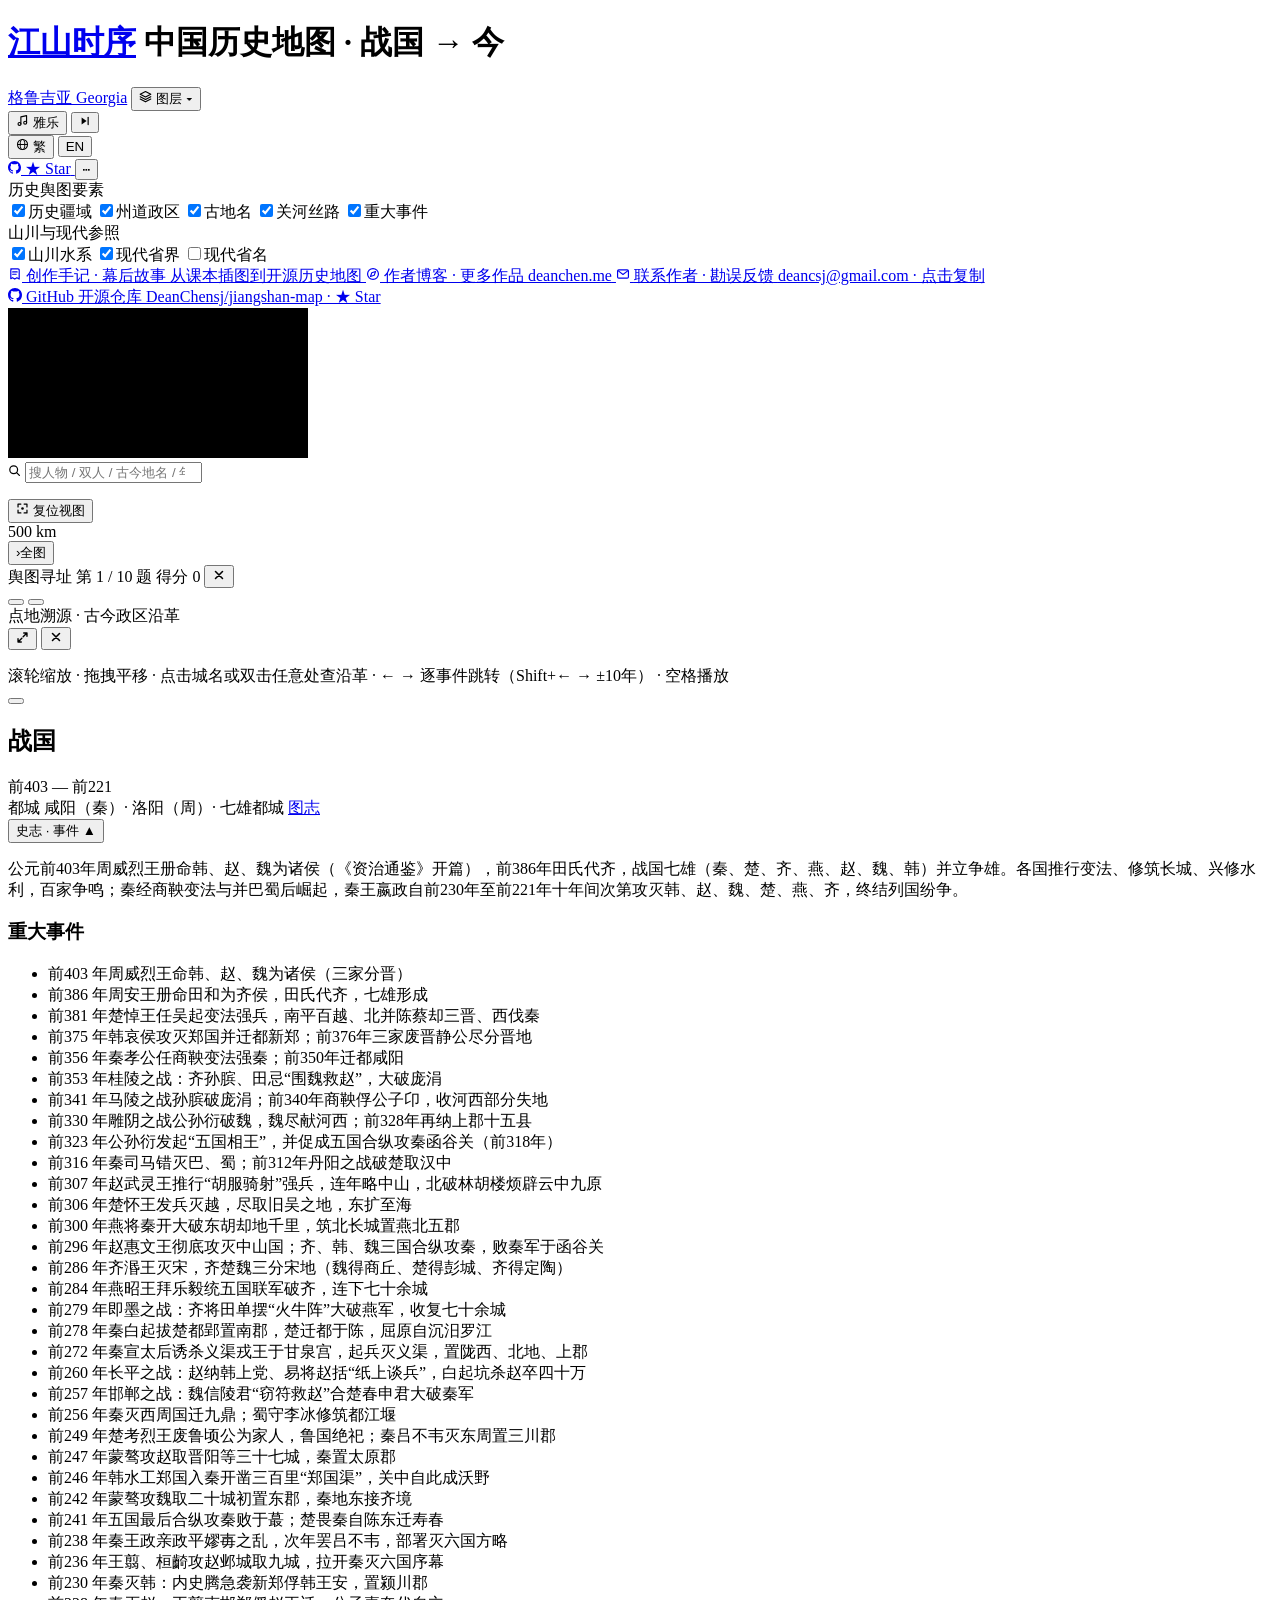
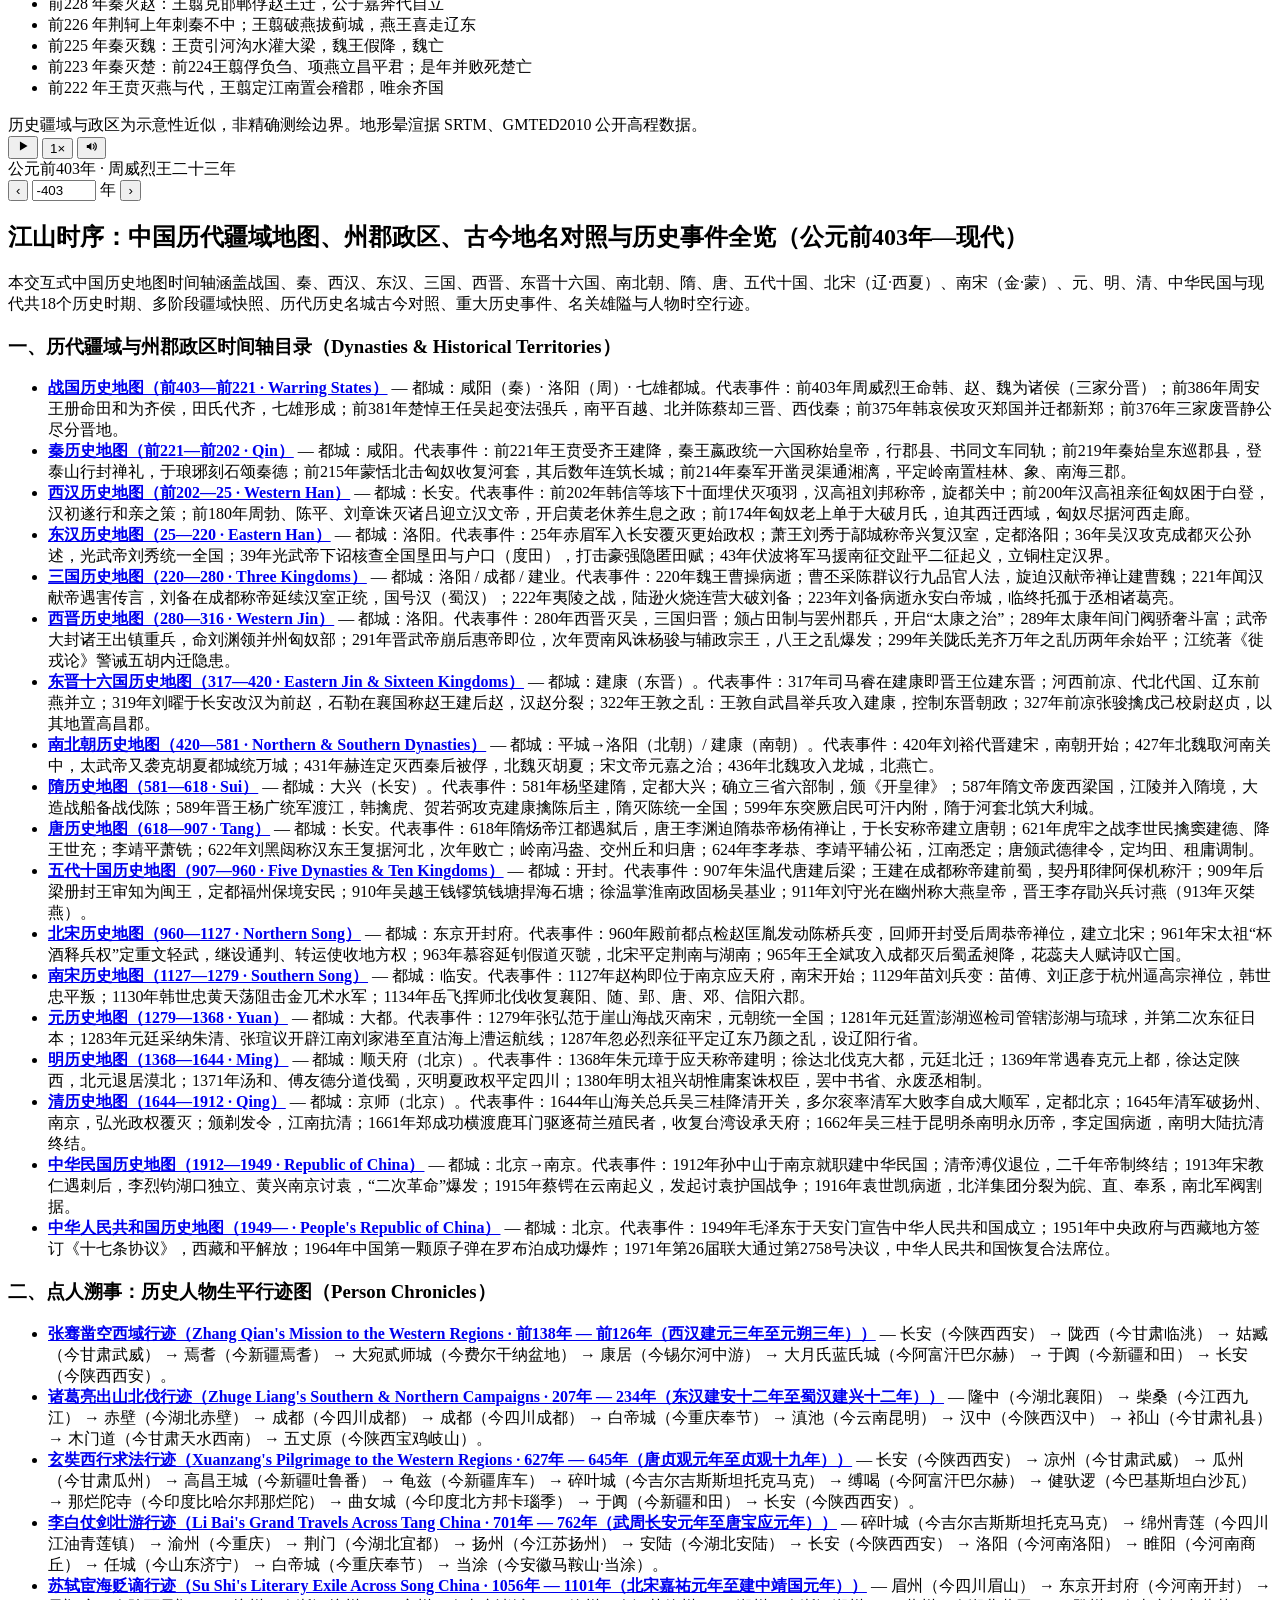
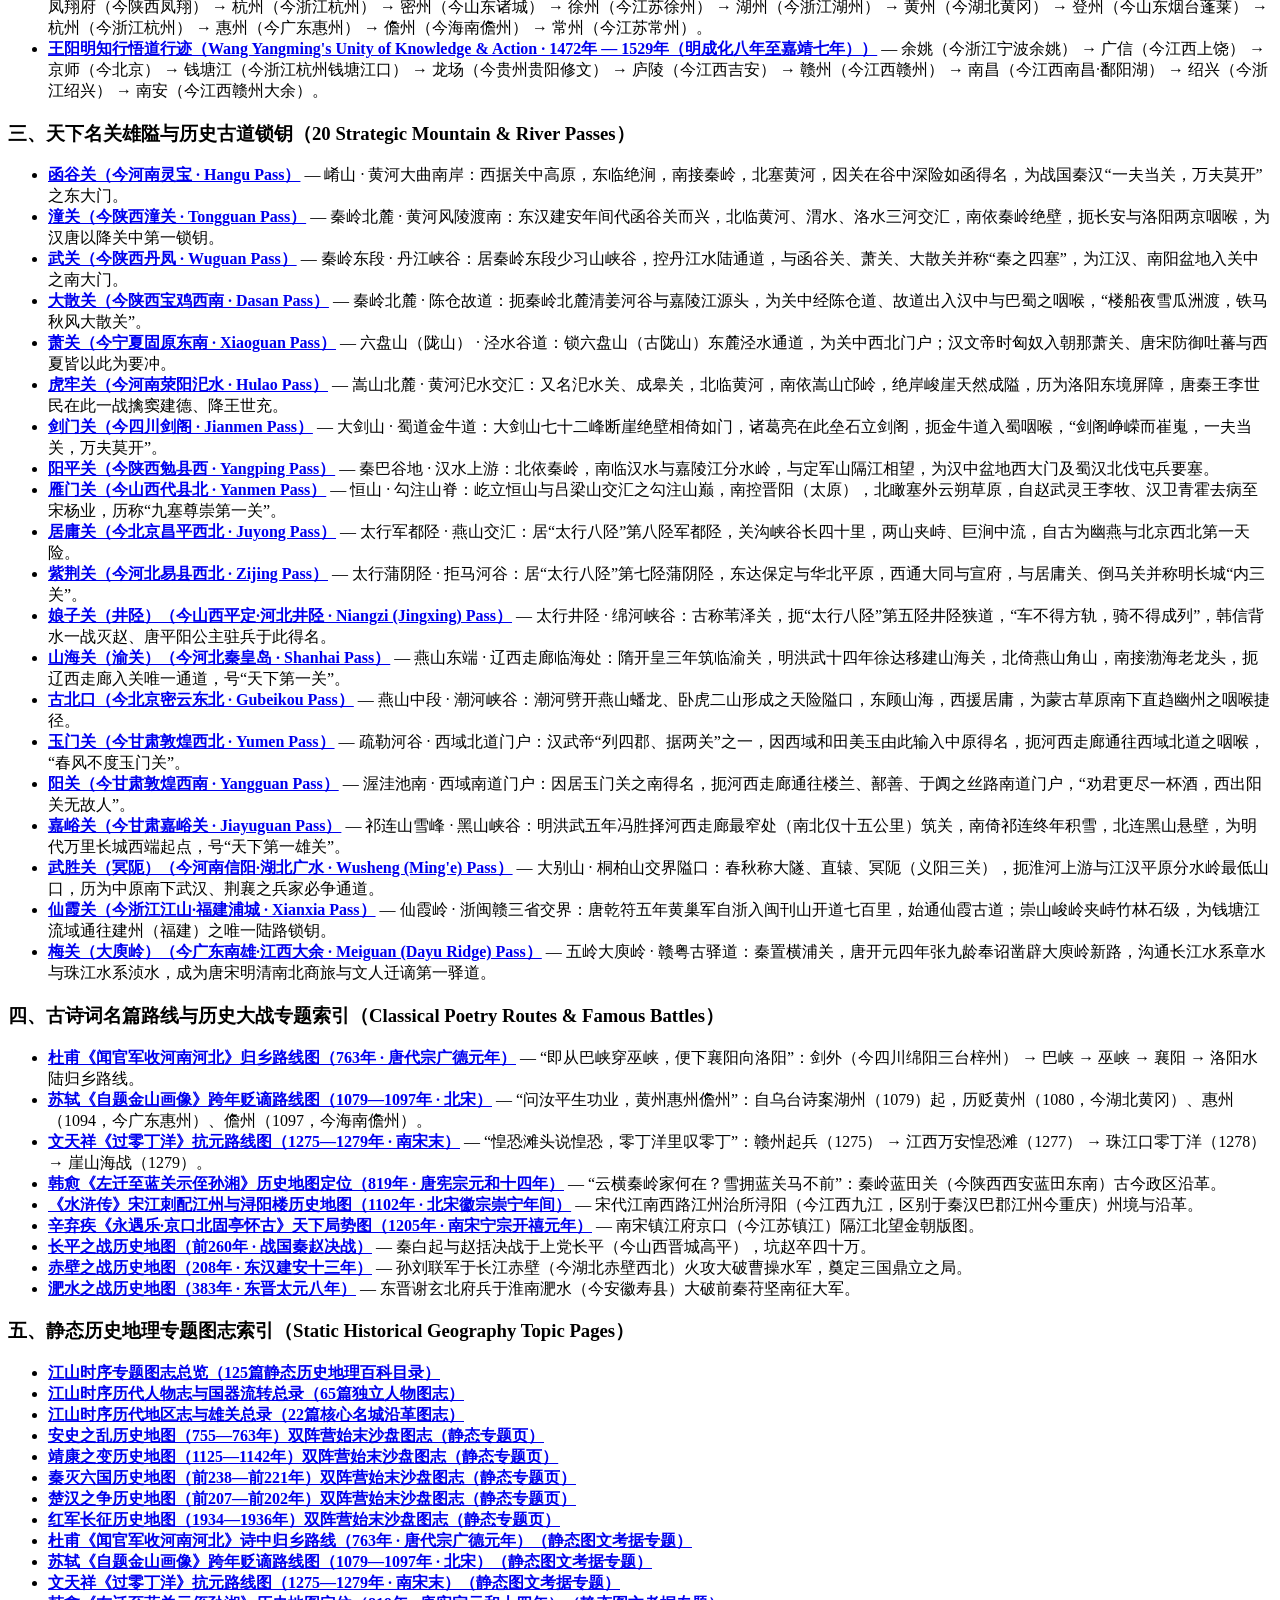
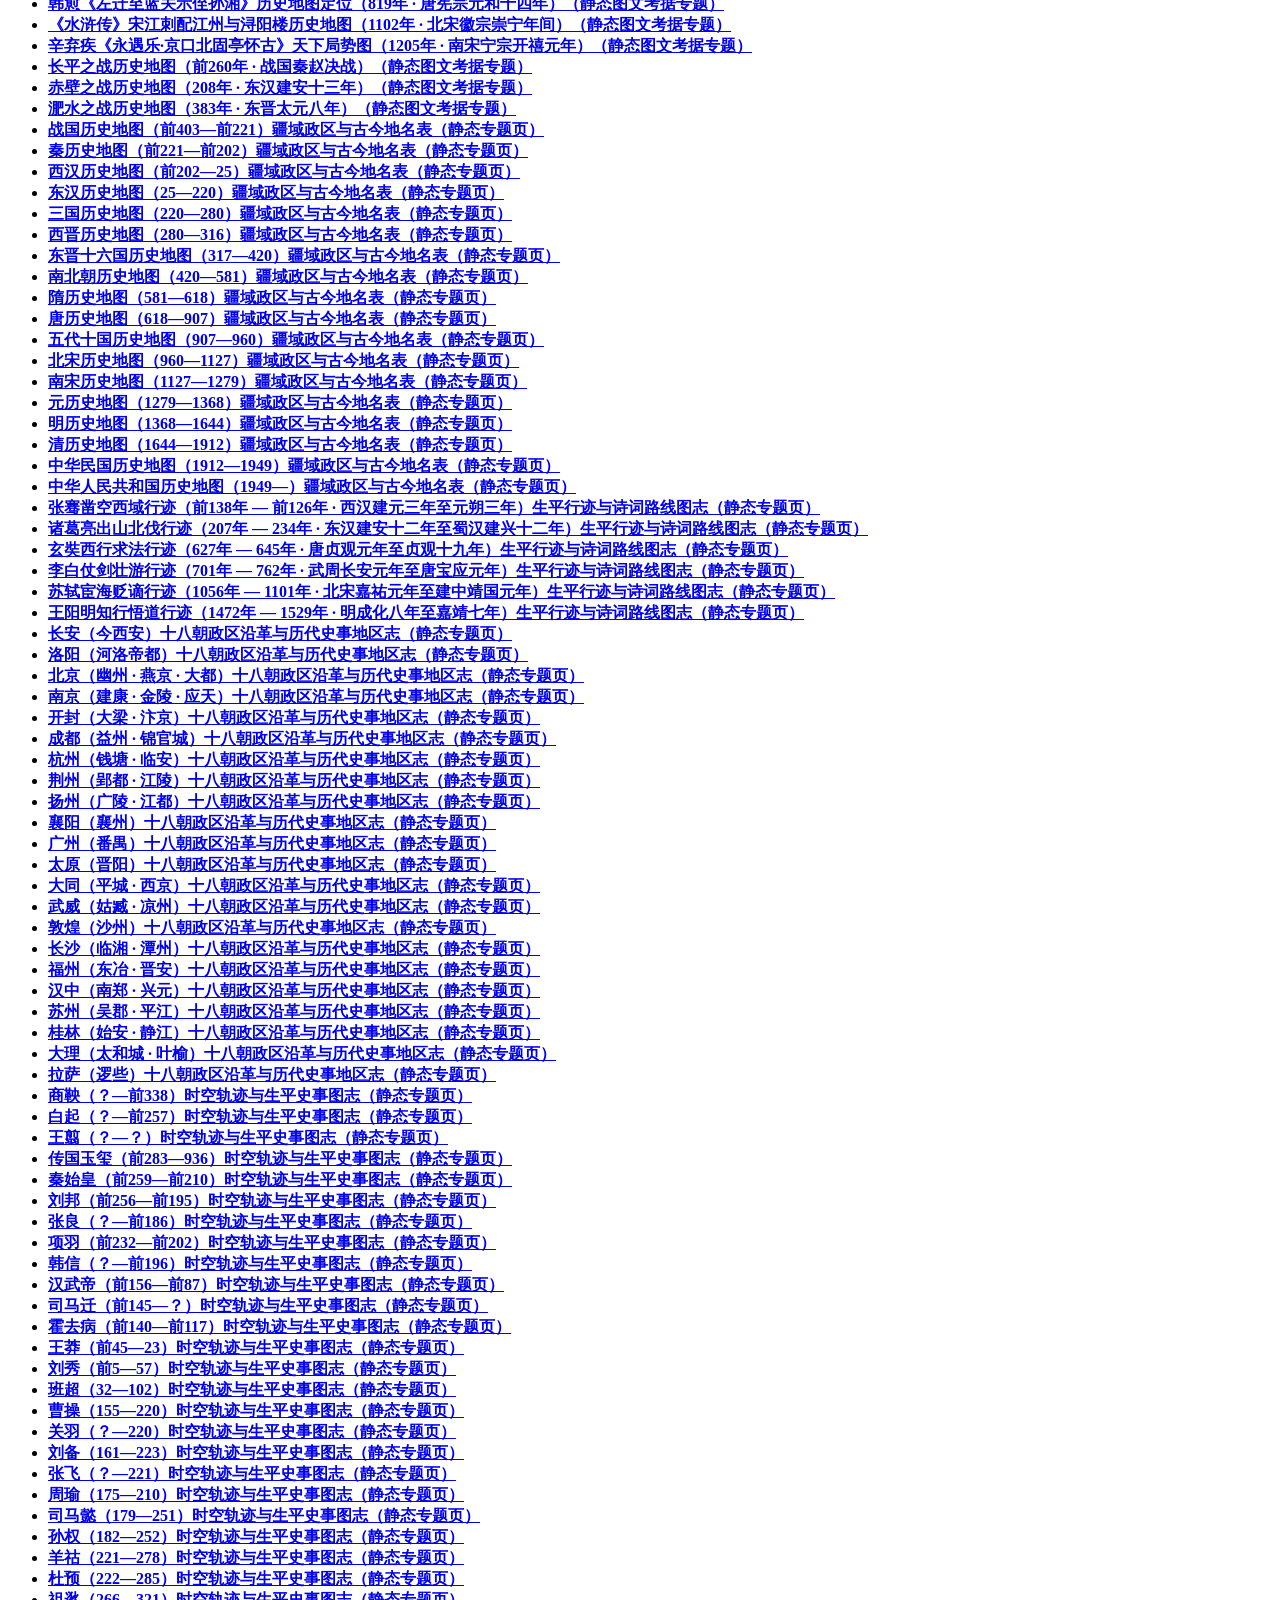
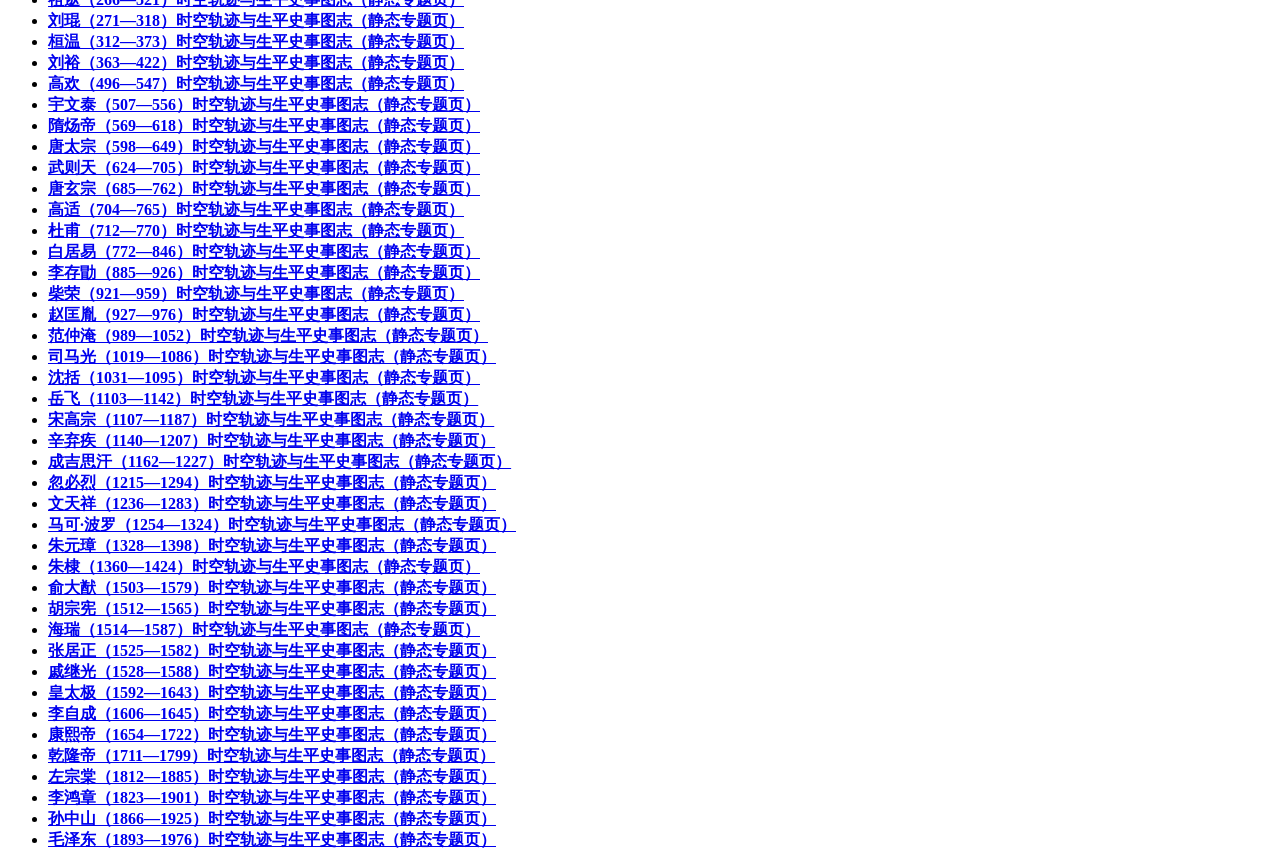
==== index.html @ a74e171b "fix(atlas): link to the Georgia timeline from the home page" ====
<!DOCTYPE html>
<html lang="zh-CN">
<head>
  <meta charset="UTF-8" />
  <meta name="viewport" content="width=device-width, initial-scale=1.0" />
  <script>
    // Deep links (?year=, ?place=, …) hide the Warring States placeholder text until js/app.js
    // jumps and loads the target dynasty's snapshot chunk. The relief image waits too (see the
    // script after #atlas-svg), so the borders arrive first.
    (function () {
      if (/[?&]lang=en(?:&|$)/i.test(location.search)) {
        var i18n = document.createElement('link');
        i18n.rel = 'preload';
        i18n.as = 'script';
        i18n.href = 'js/i18n_dict.js?v=f85754a5';
        document.head.appendChild(i18n);
      }
      if (!/[?&](year|place|lng|person|event|journey|trace|q)=/.test(location.search)) {
        // Not a deep link: start the relief image now, as early as a plain <image href> would.
        var relief = document.createElement('link');
        relief.rel = 'preload';
        relief.as = 'image';
        relief.href = 'assets/terrain_relief.webp';
        if (window.innerWidth > 0 && window.innerWidth <= 900) {
          relief.href = 'assets/terrain_relief_mobile.webp';
        }
        document.head.appendChild(relief);
        return;
      }
      var root = document.documentElement;
      root.classList.add('deeplink-boot');
      setTimeout(function () { root.classList.remove('deeplink-boot'); }, 8000);
    })();
  </script>
  <title>江山时序 · 中国历史地图时间轴（战国至现代历代疆域、州郡政区与古今地名沿革）</title>
  <link rel="stylesheet" href="css/style.css?v=b2405471" />
  <meta name="description" id="meta-description" content="交互式中国历史地图时间轴（公元前403年战国三家分晋至现代）：浏览18个朝代多阶段历史疆域、州郡道省政区、黄河改道水系、历代古城古今地名对照（点地溯源）、天下名关与青史人物行迹，支持现代省界对照、古地名挑战与中英双语。" />
  <meta name="keywords" content="江山时序,江山时序历史地图,中国历史地图,历史地图时间轴,历代疆域变迁,中国历代地图,古今地名对照,政区沿革查询,点地溯源,古诗词路线地图,战国七雄地图,秦朝郡县地图,西汉地图,西域都护府,三国地图,东晋十六国地图,南北朝地图,唐朝地图,五代十国地图,燕云十六州,北宋地图,南宋地图,大理国地图,元朝行省地图,明朝地图,清朝地图,名关雄隘,函谷关,潼关,剑门关,雁门关,玉门关,山海关,张骞出使西域路线,诸葛亮北伐路线,玄奘西行路线,李白壮游路线,杜甫闻官军收河南河北路线,苏轼贬谪路线,文天祥过零丁洋路线,王阳明行迹,长平之战地图,赤壁之战地图,淝水之战地图,Historical Atlas of China,Chinese History Map Timeline,Jiangshan Atlas" />
  <meta name="robots" content="index, follow, max-image-preview:large, max-snippet:-1, max-video-preview:-1" />
  <meta name="applicable-device" content="pc,mobile" />
  <meta http-equiv="Cache-Control" content="no-transform" />
  <meta http-equiv="Cache-Control" content="no-siteapp" />
  <meta name="author" content="Jiangshan Atlas Contributors" />
  <meta name="theme-color" content="#f3eee4" />
  <link rel="canonical" id="lnk-canonical" href="https://deanchen.me/jiangshan-map/" />
  <link rel="alternate" hreflang="zh-CN" href="https://deanchen.me/jiangshan-map/" />
  <link rel="alternate" hreflang="en" href="https://deanchen.me/jiangshan-map/?lang=en" />
  <link rel="alternate" hreflang="x-default" href="https://deanchen.me/jiangshan-map/" />
  <meta property="og:type" content="website" />
  <meta property="og:site_name" content="江山时序 · 中国历史地图时间轴" />
  <meta property="og:title" id="og-title" content="江山时序 · 中国历史地图时间轴（战国 → 现代）" />
  <meta property="og:description" id="og-description" content="从战国三家分晋到现代：18个朝代、多阶段历史疆域与州道政区快照、点地溯源古今地名沿革、天下名关与历史人物时空行迹。" />
  <meta property="og:url" id="og-url" content="https://deanchen.me/jiangshan-map/" />
  <meta property="og:image" content="https://deanchen.me/jiangshan-map/assets/terrain_relief.webp" />
  <meta property="og:image:alt" content="江山时序 · 中国历史地图时间轴预览" />
  <meta property="og:locale" content="zh_CN" />
  <meta property="og:locale:alternate" content="en_US" />
  <meta name="twitter:card" content="summary_large_image" />
  <meta name="twitter:title" id="tw-title" content="江山时序 · 中国历史地图时间轴（战国 → 现代）" />
  <meta name="twitter:description" id="tw-description" content="交互式中国历史地图时间轴：历代疆域、州郡政区、古今地名沿革、20座名关雄隘与百余位青史人物行迹。" />
  <meta name="twitter:image" content="https://deanchen.me/jiangshan-map/assets/terrain_relief.webp" />
  <script type="application/ld+json">
{
  "@context": "https://schema.org",
  "@graph": [
    {
      "@type": "WebSite",
      "@id": "https://deanchen.me/jiangshan-map/#website",
      "url": "https://deanchen.me/jiangshan-map/",
      "name": "江山时序 · 中国历史地图时间轴",
      "alternateName": [
        "Jiangshan Atlas",
        "Interactive Historical Atlas of China (403 BCE – Present)",
        "中国历代疆域与古今地名沿革交互地图"
      ],
      "inLanguage": [
        "zh-CN",
        "en"
      ],
      "potentialAction": {
        "@type": "SearchAction",
        "target": "https://deanchen.me/jiangshan-map/?q={search_term_string}",
        "query-input": "required name=search_term_string"
      }
    },
    {
      "@type": [
        "WebApplication",
        "EducationalApplication"
      ],
      "@id": "https://deanchen.me/jiangshan-map/#webapp",
      "name": "江山时序 · 中国历史地图时间轴",
      "url": "https://deanchen.me/jiangshan-map/",
      "applicationCategory": "EducationalApplication, ReferenceApplication",
      "operatingSystem": "All",
      "inLanguage": [
        "zh-CN",
        "en"
      ],
      "isAccessibleForFree": true,
      "description": "交互式中国历史地图时间轴（公元前403年战国三家分晋至现代），涵盖18个历史时期、多阶段疆域快照、州郡道省政区、黄河改道水系、历代古城古今地名沿革（点地溯源）、天下名关雄隘与历史人物行迹。",
      "temporalCoverage": "-0403/2026",
      "spatialCoverage": {
        "@type": "Place",
        "name": "中国及东亚历史疆域 (China & Historical East Asia)"
      },
      "featureList": [
        "战国至现代18个朝代、多阶段历史疆域与州道政区地图",
        "点地溯源：点击任意坐标或古城查阅两千四百年政区沿革与历代战史",
        "点人溯事：秦始皇一统六国、张骞凿空西域、诸葛亮北伐、玄奘西行、李白壮游、苏轼贬谪、王阳明悟道生平行迹与诗词名篇",
        "名关雄隘：函谷关、潼关、剑门关、雁门关、玉门关、山海关等20座历史关隘形胜与锁钥志",
        "现代省界对照图层与古地名寻址挑战模式，支持中英双语切换"
      ]
    },
    {
      "@type": "ItemList",
      "@id": "https://deanchen.me/jiangshan-map/#dynasties-and-figures",
      "name": "中国历代疆域政区与历史人物生平行迹目录",
      "itemListElement": [
        {
          "@type": "ListItem",
          "position": 1,
          "name": "战国（前403—前221）· Warring States",
          "description": "都城：咸阳（秦）· 洛阳（周）· 七雄都城。公元前403年周威烈王册命韩、赵、魏为诸侯（《资治通鉴》开篇），前386年田氏代齐，战国七雄（秦、楚、齐、燕、赵、魏、韩）并立争雄。各国推行变法、修筑长城、兴修水利，百家争鸣；秦经商鞅变法与并巴蜀后崛起，秦王嬴政自前230年至前221年十年间次第攻灭韩、赵、魏、楚、燕、齐，终结列国纷争。",
          "url": "https://deanchen.me/jiangshan-map/?year=-403"
        },
        {
          "@type": "ListItem",
          "position": 2,
          "name": "秦（前221—前202）· Qin",
          "description": "都城：咸阳。秦灭六国，首次建立大一统的中央集权帝国，分天下为三十六郡（后增至四十余郡），推行书同文、车同轨、统一度量衡。蒙恬北逐匈奴收河套、筑长城与秦直道；南开灵渠平百越，置南海、桂林、象郡。前209年陈胜吴广起义，秦亡后楚汉相争。",
          "url": "https://deanchen.me/jiangshan-map/?year=-214"
        },
        {
          "@type": "ListItem",
          "position": 3,
          "name": "西汉（前202—25）· Western Han",
          "description": "都城：长安。汉初郡国并行、与匈奴和亲；武帝北击匈奴，开河西走廊与丝绸之路，南平南越，东置朝鲜四郡，宣帝时设西域都护府。8 年王莽代汉建新，23 年新亡。",
          "url": "https://deanchen.me/jiangshan-map/?year=-100"
        },
        {
          "@type": "ListItem",
          "position": 4,
          "name": "东汉（25—220）· Eastern Han",
          "description": "都城：洛阳。光武中兴后定都洛阳。班超经营西域，窦宪勒石燕然，北匈奴西迁；蔡伦改进造纸术。中后期外戚宦官交替专权，党锢之祸后黄巾起义，董卓入京，群雄割据。",
          "url": "https://deanchen.me/jiangshan-map/?year=100"
        },
        {
          "@type": "ListItem",
          "position": 5,
          "name": "三国（220—280）· Three Kingdoms",
          "description": "都城：洛阳 / 成都 / 建业。赤壁之战后形成魏、蜀、吴三足鼎立：曹魏据中原与西北并置西域长史，蜀汉据巴蜀与南中、诸葛亮数度北伐，孙吴据江东、荆南与交广。263 年魏灭蜀，265 年司马炎代魏建晋，280 年西晋灭吴。",
          "url": "https://deanchen.me/jiangshan-map/?year=250"
        },
        {
          "@type": "ListItem",
          "position": 6,
          "name": "西晋（280—316）· Western Jin",
          "description": "都城：洛阳。司马炎代魏建晋，280 年灭吴重归一统。分封宗室引发八王之乱，并州匈奴汉赵与巴蜀成汉先后割据；311 年永嘉之乱洛阳陷落，316 年长安失守西晋亡。",
          "url": "https://deanchen.me/jiangshan-map/?year=300"
        },
        {
          "@type": "ListItem",
          "position": 7,
          "name": "东晋十六国（317—420）· Eastern Jin & Sixteen Kingdoms",
          "description": "都城：建康（东晋）。衣冠南渡，司马睿在建康重建晋室；北方汉赵于 319 年分裂为刘曜前赵与石勒后赵，与河西张氏前凉、代北拓跋代国、辽东慕容前燕、巴蜀成汉并立。329 年石勒灭前赵统一北方大部；后赵崩溃后形成前秦与前燕东西对峙；376 年前秦苻坚统一北方，383 年淝水之战败于谢玄北府兵后北方再分裂，鲜卑拓跋珪复国建北魏崛起。",
          "url": "https://deanchen.me/jiangshan-map/?year=383"
        },
        {
          "@type": "ListItem",
          "position": 8,
          "name": "南北朝（420—581）· Northern & Southern Dynasties",
          "description": "都城：平城→洛阳（北朝）/ 建康（南朝）。420 年刘裕代晋建宋，南朝历宋、齐、梁、陈；北方北魏太武帝拓跋焘先后灭胡夏（431）、北燕（436）、北凉（439），于 439 年正式统一北方，结束五胡十六国。534 年北魏分裂为东魏、西魏，又分别为北齐、北周所代。",
          "url": "https://deanchen.me/jiangshan-map/?year=500"
        },
        {
          "@type": "ListItem",
          "position": 9,
          "name": "隋（581—618）· Sui",
          "description": "都城：大兴（长安）。581 年杨坚代周建隋，589 年灭陈结束近三百年南北分裂。废郡存州（后改州为郡），创立三省六部与科举制，营建东都洛阳，开凿贯通南北的大运河，西破吐谷浑置河源、西海等郡；隋末三征高句丽引发群雄并起。",
          "url": "https://deanchen.me/jiangshan-map/?year=605"
        },
        {
          "@type": "ListItem",
          "position": 10,
          "name": "唐（618—907）· Tang",
          "description": "都城：长安。盛唐设安西、北庭、安北、安东、安南等都护府，长安是当时世界最大的都市；690—705 年武则天改唐为周（武周），定都神都洛阳。755 年安史之乱后，河西、陇右与西域先后陷于吐蕃，藩镇割据，直至 907 年朱温代唐。",
          "url": "https://deanchen.me/jiangshan-map/?year=741"
        },
        {
          "@type": "ListItem",
          "position": 11,
          "name": "五代十国（907—960）· Five Dynasties & Ten Kingdoms",
          "description": "都城：开封。907 年朱温代唐，中原五十余年间后梁、后唐、后晋、后汉、后周五代更迭，南方及河东先后出现前蜀、后蜀、吴、南唐、吴越、闽、楚、南汉、荆南、北汉十国。936 年石敬瑭割燕云十六州予契丹，939 年安南脱离，为此后数百年边疆格局埋下伏笔。",
          "url": "https://deanchen.me/jiangshan-map/?year=950"
        },
        {
          "@type": "ListItem",
          "position": 12,
          "name": "北宋（960—1127）· Northern Song",
          "description": "都城：东京开封府。陈桥兵变后用近二十年平定荆湖、后蜀、南汉、南唐、吴越、北汉，结束五代十国；两次北伐失利，燕云十六州终为辽有，与辽、西夏、大理长期并立。经济文化高度繁荣。",
          "url": "https://deanchen.me/jiangshan-map/?year=1100"
        },
        {
          "@type": "ListItem",
          "position": 13,
          "name": "南宋（1127—1279）· Southern Song",
          "description": "都城：临安。宋室南渡，以临安为行在，与金以淮河—大散关为界。北方蒙古崛起，1234 年宋蒙联军灭金后，蒙古连灭大理、吐蕃归附，南宋独支四十余年，终于崖山。",
          "url": "https://deanchen.me/jiangshan-map/?year=1200"
        },
        {
          "@type": "ListItem",
          "position": 14,
          "name": "元（1279—1368）· Yuan",
          "description": "都城：大都。1271 年忽必烈定国号为大元，1279 年崖山灭南宋一统全国。首次将西藏（宣政院辖地）、云南、漠北、东北纳入同一中央政权，设中书省与十行省，置澎湖巡检司，大都成为欧亚陆海贸易与文化交流枢纽。",
          "url": "https://deanchen.me/jiangshan-map/?year=1300"
        },
        {
          "@type": "ListItem",
          "position": 15,
          "name": "明（1368—1644）· Ming",
          "description": "都城：顺天府（北京）。洪武、永乐时设奴儿干都司、哈密卫、交趾布政司，郑和七下西洋；土木堡之变后收缩至长城、辽东，北御蒙古、东南抗倭；1616 年后金崛起，萨尔浒之战后辽东尽失。",
          "url": "https://deanchen.me/jiangshan-map/?year=1450"
        },
        {
          "@type": "ListItem",
          "position": 16,
          "name": "清（1644—1912）· Qing",
          "description": "都城：京师（北京）。1644 年入关后，历康熙、雍正、乾隆三朝逐步奠定版图：收台湾、定漠北、平青海、设驻藏大臣、平定天山南北。1840 年后屡遭列强侵略，外东北与伊犁西境割让。",
          "url": "https://deanchen.me/jiangshan-map/?year=1800"
        },
        {
          "@type": "ListItem",
          "position": 17,
          "name": "中华民国（1912—1949）· Republic of China",
          "description": "都城：南京。1912 年辛亥革命终结二千年帝制，共和肇始。历经北洋军阀割据、护法运动、国民革命军北伐、十年建设、十四年抗日战争与台湾光复，至 1946—1949 年解放战争。",
          "url": "https://deanchen.me/jiangshan-map/?year=1936"
        },
        {
          "@type": "ListItem",
          "position": 18,
          "name": "中华人民共和国（1949—）· People's Republic of China",
          "description": "都城：北京。1949 年成立。改革开放以来经济高速发展，香港、澳门回归，成为世界第二大经济体。",
          "url": "https://deanchen.me/jiangshan-map/?year=2026"
        },
        {
          "@type": "ListItem",
          "position": 19,
          "name": "秦灭六国 (Qin's Conquest of the Six States) · 前238年 — 前221年（秦王政九年至二十六年）",
          "description": "事件全脉络：咸阳（今陕西咸阳） → 邺城（今河北临漳西南） → 新郑（今河南新郑） → 邯郸（今河北邯郸） → 蓟城（今北京西南） → 大梁（今河南开封） → 寿春（今安徽寿县） → 襄平（今辽宁辽阳） → 临淄（今山东淄博临淄） → 咸阳（称始皇帝）",
          "url": "https://deanchen.me/jiangshan-map/?event=qintongyi"
        },
        {
          "@type": "ListItem",
          "position": 20,
          "name": "张骞凿空西域行迹 (Zhang Qian's Mission to the Western Regions) · 前138年 — 前126年（西汉建元三年至元朔三年）",
          "description": "途经节点：长安（今陕西西安） → 陇西（今甘肃临洮） → 姑臧（河西）（今甘肃武威） → 焉耆（今新疆焉耆） → 大宛贰师城（今费尔干纳盆地） → 康居（今锡尔河中游） → 大月氏蓝氏城（今阿富汗巴尔赫） → 于阗（今新疆和田） → 长安（归汉）（今陕西西安）",
          "url": "https://deanchen.me/jiangshan-map/?person=zhangqian"
        },
        {
          "@type": "ListItem",
          "position": 21,
          "name": "诸葛亮出山北伐行迹 (Zhuge Liang's Southern & Northern Campaigns) · 207年 — 234年（东汉建安十二年至蜀汉建兴十二年）",
          "description": "途经节点：隆中（襄阳）（今湖北襄阳） → 柴桑（今江西九江） → 赤壁（今湖北赤壁） → 成都（今四川成都） → 成都（武担山）（今四川成都） → 永安（白帝城）（今重庆奉节） → 滇池（南中）（今云南昆明） → 汉中（沔阳）（今陕西汉中） → 祁山（今甘肃礼县） → 木门道（卤城）（今甘肃天水西南） → 五丈原（岐山）（今陕西宝鸡岐山）",
          "url": "https://deanchen.me/jiangshan-map/?person=zhugeliang"
        },
        {
          "@type": "ListItem",
          "position": 22,
          "name": "玄奘西行求法行迹 (Xuanzang's Pilgrimage to the Western Regions) · 627年 — 645年（唐贞观元年至贞观十九年）",
          "description": "途经节点：长安（今陕西西安） → 凉州（今甘肃武威） → 瓜州（玉门关）（今甘肃瓜州） → 高昌王城（今新疆吐鲁番） → 屈支（龟兹）（今新疆库车） → 碎叶城（今吉尔吉斯斯坦托克马克） → 缚喝（大夏）（今阿富汗巴尔赫） → 健驮逻（今巴基斯坦白沙瓦） → 那烂陀寺（今印度比哈尔邦那烂陀） → 曲女城（今印度北方邦卡瑙季） → 于阗（瞿萨旦那）（今新疆和田） → 长安（归唐）（今陕西西安）",
          "url": "https://deanchen.me/jiangshan-map/?person=xuanzang"
        },
        {
          "@type": "ListItem",
          "position": 23,
          "name": "李白仗剑壮游行迹 (Li Bai's Grand Travels Across Tang China) · 701年 — 762年（武周长安元年至唐宝应元年）",
          "description": "途经节点：碎叶城（今吉尔吉斯斯坦托克马克） → 绵州昌隆（青莲）（今四川江油青莲镇） → 渝州（今重庆） → 荆门（宜都）（今湖北宜都） → 扬州（广陵）（今江苏扬州） → 安陆（今湖北安陆） → 长安（今陕西西安） → 洛阳（今河南洛阳） → 梁宋（睢阳）（今河南商丘） → 齐鲁（兖州任城）（今山东济宁） → 白帝城（夔州）（今重庆奉节） → 当涂（宣城郡）（今安徽马鞍山·当涂）",
          "url": "https://deanchen.me/jiangshan-map/?person=libai"
        },
        {
          "@type": "ListItem",
          "position": 24,
          "name": "苏轼宦海贬谪行迹 (Su Shi's Literary Exile Across Song China) · 1056年 — 1101年（北宋嘉祐元年至建中靖国元年）",
          "description": "途经节点：眉州（今四川眉山） → 东京开封府（今河南开封） → 凤翔府（今陕西凤翔） → 杭州（今浙江杭州） → 密州（今山东诸城） → 徐州（今江苏徐州） → 湖州（今浙江湖州） → 黄州（今湖北黄冈） → 惠州（今广东惠州） → 儋州（今海南儋州） → 常州（今江苏常州）",
          "url": "https://deanchen.me/jiangshan-map/?person=sushi"
        },
        {
          "@type": "ListItem",
          "position": 25,
          "name": "王阳明知行悟道行迹 (Wang Yangming's Unity of Knowledge & Action) · 1472年 — 1529年（明成化八年至嘉靖七年）",
          "description": "途经节点：余姚（今浙江宁波余姚） → 广信（今江西上饶） → 京师（今北京） → 钱塘江（今浙江杭州钱塘江口） → 龙场（今贵州贵阳修文） → 庐陵（今江西吉安） → 赣州（今江西赣州） → 南昌（今江西南昌·鄱阳湖） → 绍兴（今浙江绍兴） → 南安（今江西赣州大余）",
          "url": "https://deanchen.me/jiangshan-map/?person=wangyangming"
        }
      ]
    },
    {
      "@type": "FAQPage",
      "@id": "https://deanchen.me/jiangshan-map/#faq",
      "mainEntity": [
        {
          "@type": "Question",
          "name": "江山时序是什么网站？",
          "acceptedAnswer": {
            "@type": "Answer",
            "text": "江山时序（Jiangshan Historical Atlas，官方网址 https://deanchen.me/jiangshan-map/）是一幅开源免费的中国历史交互地图时间轴，覆盖公元前403年（战国三家分晋）至现代共18个历史时期、217幅多阶段疆域与州郡政区快照、540条编年大事、755处城池地标，支持黄河改道水系、古今地名政区沿革（点地溯源）、20座天下名关雄隘与历史人物/古诗词时空行迹可视化。"
          }
        },
        {
          "@type": "Question",
          "name": "如何查询中国古城的古今地名对照与两千四百年政区沿革？",
          "acceptedAnswer": {
            "@type": "Answer",
            "text": "在江山时序（https://deanchen.me/jiangshan-map/）地图上直接点击任意古城、名关或使用搜索框输入古今地名（如长安、建康、江州、黄州、临安、应天府），即可打开「点地溯源 · 古今政区沿革」卡片，查看该地从战国秦汉郡县、唐道、宋路到元明清行省与现代省市的完整沿革及历代定点大事。"
          }
        },
        {
          "@type": "Question",
          "name": "如何在历史地图上查看苏轼贬谪路线、杜甫李白古诗词路线或历史战役地点？",
          "acceptedAnswer": {
            "@type": "Answer",
            "text": "可在全局搜索框直接检索历史人物（如秦始皇、张骞、诸葛亮、玄奘、李白、苏轼、王阳明等）进入「点人溯事」查看完整生平行迹与诗词名篇，或直接通过 URL 参数 ?person=人物 或 ?year=年份&place=地名列表 自动生成古诗词路线与战役落针，例如苏轼贬谪行迹（?person=sushi）与杜甫《闻官军收河南河北》路线（?year=763&place=剑外,巴峡,巫峡,襄阳,洛阳）。"
          }
        }
      ]
    }
  ]
}
  </script>
  <link rel="icon" type="image/svg+xml" href="assets/favicon.svg" />
  <link rel="apple-touch-icon" sizes="180x180" href="assets/icons/apple-touch-icon.png" />
  <link rel="manifest" href="manifest.webmanifest" />
  <meta name="mobile-web-app-capable" content="yes" />
  <meta name="apple-mobile-web-app-capable" content="yes" />
  <meta name="apple-mobile-web-app-title" content="江山时序" />
  <meta name="apple-mobile-web-app-status-bar-style" content="default" />
  <!-- Webfonts must not block rendering or hang sockets where Google Fonts is unreachable (e.g. Mainland China):
       system fonts in css/style.css show first, and js/app.js activates data-font-href after load. -->
  <link data-font-href="https://fonts.googleapis.com/css2?family=Noto+Serif+SC:wght@400;600;700&family=Noto+Sans+SC:wght@400;500&display=swap" rel="stylesheet" media="print" onload="this.media='all'" />
  <link data-font-href="https://fonts.googleapis.com/css2?family=Ma+Shan+Zheng&text=%20%26%27CDEFHJKMNPQRSTWYabcdefghilmnoprstuvxy%E4%B8%89%E4%B8%9C%E4%B8%AD%E4%BA%94%E4%BA%BA%E4%BB%A3%E5%85%83%E5%85%AD%E5%85%B1%E5%8C%97%E5%8D%81%E5%8D%8E%E5%8D%97%E5%92%8C%E5%94%90%E5%9B%BD%E5%AE%8B%E5%B1%B1%E5%BA%8F%E6%88%98%E6%97%B6%E6%98%8E%E6%99%8B%E6%9C%9D%E6%B0%91%E6%B1%89%E6%B1%9F%E6%B8%85%E7%A7%A6%E8%A5%BF%E9%9A%8B&display=swap" rel="stylesheet" media="print" onload="this.media='all'" />
  <!-- Analytics: anonymous click counter (workers/stats); external beacons load post-paint so unreachable hosts never stall DOMContentLoaded -->
  <script defer src="js/atlas_track.js?v=c3d799e3"></script>
</head>
<body>
  <div id="atlas-shell">
    <header id="nav-bar">
      <div class="brand-group">
        <h1 id="site-heading">
          <a class="home-link" id="act-home" href="./" title="回到首页"><span class="seal-mark" id="txt-seal">江山时序</span></a>
          <span class="subtitle-mark" id="txt-subtitle">中国历史地图 · 战国 → 今</span>
        </h1>
      </div>
      <div class="control-strip" role="toolbar" aria-label="地图图层与交互模式">
        <a class="action-btn subtle" href="./ge/" title="格鲁吉亚历史时间轴 / Georgia historical timeline">格鲁吉亚 <span lang="en">Georgia</span></a>
        <button id="act-layers-menu" class="action-btn subtle layers-trigger-btn" type="button" aria-expanded="false" aria-controls="layers-popover" title="展开或收起地图图层开关">
          <svg class="btn-svg" viewBox="0 0 16 16" width="13" height="13" aria-hidden="true"><path d="M8 1.8L1.5 5.2 8 8.6l6.5-3.4L8 1.8zM1.5 8.2L8 11.6l6.5-3.4M1.5 11.2L8 14.6l6.5-3.4" fill="none" stroke="currentColor" stroke-width="1.4" stroke-linecap="round" stroke-linejoin="round"/></svg>
          <span id="lbl-layers-btn">图层</span>
          <span class="caret-mark" aria-hidden="true">▾</span>
        </button>
        <span class="toolbar-divider" aria-hidden="true"></span>
        <div class="music-pill-group" role="group" aria-label="古琴雅乐">
          <button id="act-music" class="action-btn subtle music-btn" title="播放 / 暂停古琴雅乐">
            <svg class="btn-svg music-svg" viewBox="0 0 16 16" width="13" height="13" aria-hidden="true">
              <path d="M6 12.2V3.5l7-1.5v8.7" fill="none" stroke="currentColor" stroke-width="1.4" stroke-linecap="round" stroke-linejoin="round"/>
              <circle cx="4.3" cy="12.2" r="1.8" fill="none" stroke="currentColor" stroke-width="1.4"/>
              <circle cx="11.3" cy="10.7" r="1.8" fill="none" stroke="currentColor" stroke-width="1.4"/>
            </svg>
            <span id="lbl-music">雅乐</span>
          </button>
          <button id="act-music-next" class="action-btn subtle music-next-btn is-hidden" title="切换下一首古琴曲" aria-label="切换下一首古琴曲">
            <svg class="btn-svg" viewBox="0 0 16 16" width="12" height="12" aria-hidden="true">
              <polygon points="3.5,3.2 10.2,8 3.5,12.8" fill="currentColor"/>
              <line x1="12.2" y1="3.2" x2="12.2" y2="12.8" stroke="currentColor" stroke-width="1.6" stroke-linecap="round"/>
            </svg>
          </button>
        </div>
        <div class="locale-pill-group" role="group" aria-label="切换语言 / Switch language">
          <button id="act-locale-hant" class="action-btn subtle locale-switch locale-pill-left" title="切換繁體中文 / 切换简体中文">
            <svg class="btn-svg" viewBox="0 0 16 16" width="13" height="13" aria-hidden="true"><circle cx="8" cy="8" r="6.2" fill="none" stroke="currentColor" stroke-width="1.3"/><ellipse cx="8" cy="8" rx="2.8" ry="6.2" fill="none" stroke="currentColor" stroke-width="1.2"/><line x1="2" y1="8" x2="14" y2="8" stroke="currentColor" stroke-width="1.2"/></svg>
            <span id="lbl-locale-hant">繁</span>
          </button>
          <button id="act-locale" class="action-btn subtle locale-switch locale-pill-right" title="Switch language / 切换语言">
            <span id="lbl-locale">EN</span>
          </button>
        </div>
        <a id="act-github-star" class="action-btn subtle github-star-btn" href="https://github.com/DeanChensj/jiangshan-map" target="_blank" rel="noopener noreferrer" title="在 GitHub 上为「江山时序」点亮 Star" aria-label="Star on GitHub">
          <svg class="btn-svg" viewBox="0 0 16 16" width="13" height="13" aria-hidden="true"><path fill="currentColor" d="M8 0C3.58 0 0 3.58 0 8c0 3.54 2.29 6.53 5.47 7.59.4.07.55-.17.55-.38 0-.19-.01-.82-.01-1.49-2.01.37-2.53-.49-2.69-.94-.09-.23-.48-.94-.82-1.13-.28-.15-.68-.52-.01-.53.63-.01 1.08.58 1.23.82.72 1.21 1.87.87 2.33.66.07-.52.28-.87.51-1.07-1.78-.2-3.64-.89-3.64-3.95 0-.87.31-1.59.82-2.15-.08-.2-.36-1.02.08-2.12 0 0 .67-.21 2.2.82.64-.18 1.32-.27 2-.27.68 0 1.36.09 2 .27 1.53-1.04 2.2-.82 2.2-.82.44 1.1.16 1.92.08 2.12.51.56.82 1.27.82 2.15 0 3.07-1.87 3.75-3.65 3.95.29.25.54.73.54 1.48 0 1.07-.01 1.93-.01 2.2 0 .21.15.46.55.38A8.013 8.013 0 0 0 16 8c0-4.42-3.58-8-8-8z"/></svg>
          <span class="star-mark" aria-hidden="true">★</span>
          <span id="lbl-github-star">Star</span>
        </a>
        <button id="act-more-menu" class="action-btn subtle more-menu-btn" type="button" aria-expanded="false" aria-controls="more-popover" title="创作手记与更多链接" aria-label="创作手记与更多链接">
          <span class="more-dots-mark" aria-hidden="true">⋯</span>
        </button>
      </div>

      <div id="layers-popover" class="layers-popover is-hidden" role="dialog" aria-label="地图图层开关">
        <div class="layers-pop-section">
          <div class="layers-pop-heading" id="txt-layer-grp-hist">历史舆图要素</div>
          <div class="layers-pop-grid">
            <label class="layer-chip"><input type="checkbox" id="chk-polities" checked /><span id="lbl-polities">历史疆域</span></label>
            <label class="layer-chip"><input type="checkbox" id="chk-prefectures" checked /><span id="lbl-prefectures">州道政区</span></label>
            <label class="layer-chip"><input type="checkbox" id="chk-settlements" checked /><span id="lbl-settlements">古地名</span></label>
            <label class="layer-chip" title="名关雄隘 · 长城 · 大运河 · 丝绸之路"><input type="checkbox" id="chk-corridors" checked /><span id="lbl-corridors">关河丝路</span></label>
            <label class="layer-chip" title="关闭后，时间轴步进与播放仅停靠疆域变化节点"><input type="checkbox" id="chk-milestones" checked /><span id="lbl-milestones">重大事件</span></label>
          </div>
        </div>
        <div class="layers-pop-section">
          <div class="layers-pop-heading" id="txt-layer-grp-mod">山川与现代参照</div>
          <div class="layers-pop-grid">
            <label class="layer-chip"><input type="checkbox" id="chk-terrain" checked /><span id="lbl-terrain-chk">山川水系</span></label>
            <label class="layer-chip"><input type="checkbox" id="chk-provinces" checked /><span id="lbl-provinces">现代省界</span></label>
            <label class="layer-chip"><input type="checkbox" id="chk-prov-names" /><span id="lbl-prov-names">现代省名</span></label>
          </div>
        </div>
      </div>

      <div id="more-popover" class="more-popover is-hidden" role="menu" aria-label="创作手记与更多链接">
        <a id="lnk-more-story" class="more-pop-link" role="menuitem" href="https://deanchen.me/history/atlas/2026/10/25/jiangshan-map-story.html" target="_blank" rel="noopener noreferrer">
          <svg class="btn-svg" viewBox="0 0 16 16" width="14" height="14" aria-hidden="true"><path d="M3.2 2.2h8.2a1.4 1.4 0 0 1 1.4 1.4v10.2l-2.6-1.6-2.5 1.6-2.5-1.6-2 1.2V3.6a1.4 1.4 0 0 1 1.4-1.4z" fill="none" stroke="currentColor" stroke-width="1.35" stroke-linejoin="round"/><line x1="5.3" y1="5.6" x2="10.5" y2="5.6" stroke="currentColor" stroke-width="1.25" stroke-linecap="round"/><line x1="5.3" y1="8.2" x2="9.4" y2="8.2" stroke="currentColor" stroke-width="1.25" stroke-linecap="round"/></svg>
          <span class="more-link-text">
            <span id="lbl-more-story" class="more-link-title">创作手记 · 幕后故事</span>
            <span id="sub-more-story" class="more-link-sub">从课本插图到开源历史地图</span>
          </span>
        </a>
        <a id="lnk-more-about" class="more-pop-link" role="menuitem" href="https://deanchen.me/about/" target="_blank" rel="noopener noreferrer">
          <svg class="btn-svg" viewBox="0 0 16 16" width="14" height="14" aria-hidden="true"><circle cx="8" cy="8" r="6.2" fill="none" stroke="currentColor" stroke-width="1.35"/><polygon points="6.6,6.6 10.9,5.1 9.4,9.4 5.1,10.9" fill="none" stroke="currentColor" stroke-width="1.25" stroke-linejoin="round"/></svg>
          <span class="more-link-text">
            <span id="lbl-more-about" class="more-link-title">作者博客 · 更多作品</span>
            <span id="sub-more-about" class="more-link-sub">deanchen.me</span>
          </span>
        </a>
        <a id="lnk-more-contact" class="more-pop-link" role="menuitem" href="mailto:deancsj@gmail.com?subject=%E6%B1%9F%E5%B1%B1%E6%97%B6%E5%BA%8F%E5%8F%8D%E9%A6%88">
          <svg class="btn-svg" viewBox="0 0 16 16" width="14" height="14" aria-hidden="true"><rect x="1.8" y="3.2" width="12.4" height="9.6" rx="1.4" fill="none" stroke="currentColor" stroke-width="1.35"/><polyline points="2.3,4.1 8,8.6 13.7,4.1" fill="none" stroke="currentColor" stroke-width="1.25" stroke-linejoin="round"/></svg>
          <span class="more-link-text">
            <span id="lbl-more-contact" class="more-link-title">联系作者 · 勘误反馈</span>
            <span id="sub-more-contact" class="more-link-sub">deancsj@gmail.com · 点击复制</span>
          </span>
        </a>
        <div class="more-pop-divider more-mobile-only" role="separator"></div>
        <a id="lnk-more-github" class="more-pop-link more-mobile-only" role="menuitem" href="https://github.com/DeanChensj/jiangshan-map" target="_blank" rel="noopener noreferrer">
          <svg class="btn-svg" viewBox="0 0 16 16" width="14" height="14" aria-hidden="true"><path fill="currentColor" d="M8 0C3.58 0 0 3.58 0 8c0 3.54 2.29 6.53 5.47 7.59.4.07.55-.17.55-.38 0-.19-.01-.82-.01-1.49-2.01.37-2.53-.49-2.69-.94-.09-.23-.48-.94-.82-1.13-.28-.15-.68-.52-.01-.53.63-.01 1.08.58 1.23.82.72 1.21 1.87.87 2.33.66.07-.52.28-.87.51-1.07-1.78-.2-3.64-.89-3.64-3.95 0-.87.31-1.59.82-2.15-.08-.2-.36-1.02.08-2.12 0 0 .67-.21 2.2.82.64-.18 1.32-.27 2-.27.68 0 1.36.09 2 .27 1.53-1.04 2.2-.82 2.2-.82.44 1.1.16 1.92.08 2.12.51.56.82 1.27.82 2.15 0 3.07-1.87 3.75-3.65 3.95.29.25.54.73.54 1.48 0 1.07-.01 1.93-.01 2.2 0 .21.15.46.55.38A8.013 8.013 0 0 0 16 8c0-4.42-3.58-8-8-8z"/></svg>
          <span class="more-link-text">
            <span id="lbl-more-github" class="more-link-title">GitHub 开源仓库</span>
            <span id="sub-more-github" class="more-link-sub">DeanChensj/jiangshan-map · ★ Star</span>
          </span>
        </a>
      </div>
    </header>

    <main id="workspace-body">
      <div id="viewport-frame">
        <div id="svg-stage-wrap">
          <svg id="atlas-svg" class="terrain-active" xmlns="http://www.w3.org/2000/svg" role="img" aria-label="中国历史地图">
            <defs>
              <filter id="label-halo" x="-20%" y="-20%" width="140%" height="140%">
                <feMorphology operator="dilate" radius="1.4" in="SourceAlpha" result="dilated" />
                <feFlood flood-color="#f6f1e6" flood-opacity="0.92" result="bg" />
                <feComposite in="bg" in2="dilated" operator="in" result="outline" />
                <feMerge>
                  <feMergeNode in="outline" />
                  <feMergeNode in="SourceGraphic" />
                </feMerge>
              </filter>
              <linearGradient id="terrain-fade-h" x1="0" y1="0" x2="1" y2="0">
                <stop offset="0%" class="terrain-edge-stop" />
                <stop offset="4.5%" class="terrain-edge-stop" stop-opacity="0" />
                <stop offset="94.5%" class="terrain-edge-stop" stop-opacity="0" />
                <stop offset="100%" class="terrain-edge-stop" />
              </linearGradient>
              <linearGradient id="terrain-fade-v" x1="0" y1="0" x2="0" y2="1">
                <stop offset="0%" class="terrain-edge-stop" />
                <stop offset="4.5%" class="terrain-edge-stop" stop-opacity="0" />
                <stop offset="94.5%" class="terrain-edge-stop" stop-opacity="0" />
                <stop offset="100%" class="terrain-edge-stop" />
              </linearGradient>
              <!-- The snapshot's own polities; prefecture and first-level region lines are clipped to them. -->
              <clipPath id="prefecture-clip" clipPathUnits="userSpaceOnUse"><path id="prefecture-clip-path" /></clipPath>
            </defs>
            <rect id="ocean-bg" x="-2000" y="-2000" width="6000" height="6000" />
            <g id="camera-rig">
              <g id="grp-terrain">
                <!-- Opacity lives on the wrapper so opaque detail tiles cover the base relief instead of double-blending with it. -->
                <g id="terrain-relief-layer">
                  <image id="terrain-relief-img" data-href="assets/terrain_relief.webp" data-href-mobile="assets/terrain_relief_mobile.webp" decoding="async" x="-80" y="-40" width="1160" height="780" preserveAspectRatio="none" />
                  <g id="grp-terrain-tiles"></g>
                  <g id="grp-paleo-sea"></g>
                </g>
                <!-- Match the solid ocean background without an expensive SVG mask during zoom. -->
                <rect x="-80" y="-40" width="1160" height="780" fill="url(#terrain-fade-h)" />
                <rect x="-80" y="-40" width="1160" height="780" fill="url(#terrain-fade-v)" />
              </g>
              <g id="grp-neighbors"></g>
              <g id="grp-provinces"></g>
              <g id="grp-polities"></g>
              <g id="grp-prefectures"></g>
              <g id="grp-rivers"></g>
              <g id="grp-ghost-diff"></g>
              <g id="grp-corridors"></g>
              <g id="grp-prov-names" class="is-hidden"></g>
              <g id="grp-region-labels"></g>
              <g id="grp-polity-labels"></g>
              <g id="grp-settlements"></g>
              <g id="grp-milestones"></g>
              <g id="grp-journey"></g>
              <g id="grp-challenge"></g>
              <g id="grp-genealogy"></g>
            </g>
          </svg>
          <script>
            // Deep links load the borders before the 546 KB relief; js/app.js sets this href later
            // (_releaseDeferredLoads). Everywhere else the relief starts loading right here.
            (function (img) {
              if (!document.documentElement.classList.contains('deeplink-boot')) {
                img.onload = img.onerror = function () { img.dataset.loaded = '1'; };
                var mob = window.innerWidth > 0 && window.innerWidth <= 900 && img.getAttribute('data-href-mobile');
                img.setAttribute('href', mob || img.getAttribute('data-href'));
              }
            })(document.getElementById('terrain-relief-img'));
          </script>
        </div>

        <div id="map-search-box" role="search" aria-label="快速检索历史人物、古今地名、州府、帝王年号与舆图寻址挑战">
          <div class="search-input-wrap">
            <svg class="search-ico" viewBox="0 0 16 16" width="13" height="13" aria-hidden="true">
              <circle cx="7" cy="7" r="4.8" fill="none" stroke="currentColor" stroke-width="1.5"/>
              <path d="M10.6 10.6L14 14" stroke="currentColor" stroke-width="1.6" stroke-linecap="round"/>
            </svg>
            <input id="inp-map-search" type="search" autocomplete="off" placeholder="搜人物 / 双人 / 古今地名 / 年号" aria-label="搜历史人物（支持双人同框如：李白 杜甫）、古今地名、州府或帝王年号" />
          </div>
          <ul id="map-search-results" class="search-results-list is-hidden" role="listbox"></ul>
        </div>

        <div id="map-key" aria-live="polite"></div>

        <div id="canvas-br-dock">
          <button id="act-reset-camera" class="canvas-reset-btn" type="button" title="复位视图">
            <svg class="btn-svg" viewBox="0 0 16 16" width="13" height="13" aria-hidden="true"><path d="M2.5 6V2.5H6M10 2.5h3.5V6M13.5 10v3.5H10M6 13.5H2.5V10" fill="none" stroke="currentColor" stroke-width="1.5" stroke-linecap="round" stroke-linejoin="round"/><circle cx="8" cy="8" r="1.6" fill="currentColor"/></svg>
            <span id="lbl-reset-camera">复位视图</span>
          </button>
          <div id="scale-bar-box" aria-hidden="true">
            <div class="scale-label" id="scale-label-text">500 km</div>
            <div class="scale-ruler" id="scale-ruler-bar"></div>
          </div>
        </div>

        <button id="act-toggle-pane" type="button" title="收起编年侧栏（全屏看图）" aria-label="收起或展开编年侧栏"><span class="tp-arrow" aria-hidden="true">›</span><span class="tp-label" id="lbl-toggle-pane">全图</span></button>

        <div id="challenge-card" class="is-hidden" role="region" aria-label="古地名挑战">
          <div class="challenge-top">
            <span id="txt-challenge-kicker" class="mode-pill is-active">舆图寻址</span>
            <span id="challenge-step" class="pill-badge">第 1 / 10 题</span>
            <span id="challenge-points" class="score-readout">得分 0</span>
            <button id="act-close-challenge" class="icon-close" title="退出挑战" aria-label="退出挑战">
              <svg class="ico-svg" viewBox="0 0 16 16" width="14" height="14" aria-hidden="true"><path d="M4 4l8 8M12 4l-8 8" stroke="currentColor" stroke-width="1.8" stroke-linecap="round"/></svg>
            </button>
          </div>
          <div id="challenge-question" class="challenge-prompt"></div>
          <div id="challenge-result" class="challenge-feedback is-hidden">
            <span id="challenge-verdict"></span>
            <div class="challenge-actions">
              <button id="act-share-quiz" class="action-btn accent sm is-hidden" type="button"></button>
              <button id="act-next-round" class="action-btn accent sm" type="button"></button>
            </div>
          </div>
        </div>

        <div id="genealogy-card" class="is-hidden" role="dialog" aria-label="古今地名沿革">
          <div class="genealogy-header">
            <div class="genealogy-heading-group">
              <div class="genealogy-tag" id="txt-genealogy-kicker">点地溯源 · 古今政区沿革</div>
              <div id="genealogy-heading" class="genealogy-title"></div>
            </div>
            <div class="genealogy-header-actions">
              <button id="act-expand-genealogy" class="icon-close gen-expand-btn" type="button" title="展开/收起沿革面板" aria-expanded="false" aria-label="展开或收起沿革面板">
                <svg class="ico-svg" viewBox="0 0 16 16" width="13" height="13" aria-hidden="true"><path d="M9.5 2.5h4v4M13.5 2.5L8.8 7.2M6.5 13.5h-4v-4M2.5 13.5l4.7-4.7" fill="none" stroke="currentColor" stroke-width="1.7" stroke-linecap="round" stroke-linejoin="round"/></svg>
              </button>
              <button id="act-close-genealogy" class="icon-close" type="button" title="关闭" aria-label="关闭">
                <svg class="ico-svg" viewBox="0 0 16 16" width="14" height="14" aria-hidden="true"><path d="M4 4l8 8M12 4l-8 8" stroke="currentColor" stroke-width="1.8" stroke-linecap="round"/></svg>
              </button>
            </div>
          </div>
          <div id="genealogy-sub" class="genealogy-sub"></div>
          <div id="genealogy-body" class="genealogy-body">
            <div id="genealogy-lore" class="pass-lore-banner is-hidden"></div>
            <ol id="genealogy-timeline" class="genealogy-list"></ol>
          </div>
          <div id="genealogy-foot" class="genealogy-foot is-hidden"></div>
        </div>

        <div id="journey-card" class="is-hidden" role="region" aria-label="多站路线控制栏"></div>

        <div id="milestone-balloon" class="is-hidden" role="dialog" aria-live="polite"></div>

        <div id="hover-tip" class="is-hidden" role="tooltip"></div>

        <div id="start-guide" class="is-hidden" role="dialog" aria-label="初次到访指引"></div>

        <div id="gesture-guide">滚轮缩放 · 拖拽平移 · 点击城名或双击任意处查沿革 · ← → 逐事件跳转（Shift+← → ±10年） · 空格播放</div>
      </div>

      <aside id="chronicle-pane" aria-label="历史时期详情">
        <button id="polity-backbar" class="polity-backbar is-hidden" type="button"></button>
        <div class="dynasty-banner" id="dynasty-banner-bar">
          <div class="dynasty-title-row">
            <h2 id="dynasty-title">战国</h2>
            <span id="dynasty-span" class="span-label">前403 — 前221</span>
          </div>
          <div class="seat-row">
            <span class="seat-tag" id="txt-seat-label">都城</span>
            <span id="dynasty-seat">咸阳（秦）· 洛阳（周）· 七雄都城</span>
            <a id="lnk-dynasty-topic" class="topic-inline-link" href="topics/zhanguo.html" target="_blank" rel="noopener" title="查阅《战国历史地图》专题图志与古今地名总表">图志</a>
          </div>
          <button id="act-mobile-chronicle" class="mobile-chronicle-btn" type="button" aria-expanded="false">史志 · 事件 ▲</button>
        </div>

        <p id="dynasty-summary" class="dynasty-desc">公元前403年周威烈王册命韩、赵、魏为诸侯（《资治通鉴》开篇），前386年田氏代齐，战国七雄（秦、楚、齐、燕、赵、魏、韩）并立争雄。各国推行变法、修筑长城、兴修水利，百家争鸣；秦经商鞅变法与并巴蜀后崛起，秦王嬴政自前230年至前221年十年间次第攻灭韩、赵、魏、楚、燕、齐，终结列国纷争。</p>

        <div id="polity-extra" class="polity-extra is-hidden"></div>

        <div class="milestone-section">
          <h3 id="txt-milestones-heading">重大事件</h3>
          <ul id="milestone-list">
            <li><span class="ev-yr">前403 年</span><span>周威烈王命韩、赵、魏为诸侯（三家分晋）</span></li>
            <li><span class="ev-yr">前386 年</span><span>周安王册命田和为齐侯，田氏代齐，七雄形成</span></li>
            <li><span class="ev-yr">前381 年</span><span>楚悼王任吴起变法强兵，南平百越、北并陈蔡却三晋、西伐秦</span></li>
            <li><span class="ev-yr">前375 年</span><span>韩哀侯攻灭郑国并迁都新郑；前376年三家废晋静公尽分晋地</span></li>
            <li><span class="ev-yr">前356 年</span><span>秦孝公任商鞅变法强秦；前350年迁都咸阳</span></li>
            <li><span class="ev-yr">前353 年</span><span>桂陵之战：齐孙膑、田忌“围魏救赵”，大破庞涓</span></li>
            <li><span class="ev-yr">前341 年</span><span>马陵之战孙膑破庞涓；前340年商鞅俘公子卬，收河西部分失地</span></li>
            <li><span class="ev-yr">前330 年</span><span>雕阴之战公孙衍破魏，魏尽献河西；前328年再纳上郡十五县</span></li>
            <li><span class="ev-yr">前323 年</span><span>公孙衍发起“五国相王”，并促成五国合纵攻秦函谷关（前318年）</span></li>
            <li><span class="ev-yr">前316 年</span><span>秦司马错灭巴、蜀；前312年丹阳之战破楚取汉中</span></li>
            <li><span class="ev-yr">前307 年</span><span>赵武灵王推行“胡服骑射”强兵，连年略中山，北破林胡楼烦辟云中九原</span></li>
            <li><span class="ev-yr">前306 年</span><span>楚怀王发兵灭越，尽取旧吴之地，东扩至海</span></li>
            <li><span class="ev-yr">前300 年</span><span>燕将秦开大破东胡却地千里，筑北长城置燕北五郡</span></li>
            <li><span class="ev-yr">前296 年</span><span>赵惠文王彻底攻灭中山国；齐、韩、魏三国合纵攻秦，败秦军于函谷关</span></li>
            <li><span class="ev-yr">前286 年</span><span>齐湣王灭宋，齐楚魏三分宋地（魏得商丘、楚得彭城、齐得定陶）</span></li>
            <li><span class="ev-yr">前284 年</span><span>燕昭王拜乐毅统五国联军破齐，连下七十余城</span></li>
            <li><span class="ev-yr">前279 年</span><span>即墨之战：齐将田单摆“火牛阵”大破燕军，收复七十余城</span></li>
            <li><span class="ev-yr">前278 年</span><span>秦白起拔楚都郢置南郡，楚迁都于陈，屈原自沉汨罗江</span></li>
            <li><span class="ev-yr">前272 年</span><span>秦宣太后诱杀义渠戎王于甘泉宫，起兵灭义渠，置陇西、北地、上郡</span></li>
            <li><span class="ev-yr">前260 年</span><span>长平之战：赵纳韩上党、易将赵括“纸上谈兵”，白起坑杀赵卒四十万</span></li>
            <li><span class="ev-yr">前257 年</span><span>邯郸之战：魏信陵君“窃符救赵”合楚春申君大破秦军</span></li>
            <li><span class="ev-yr">前256 年</span><span>秦灭西周国迁九鼎；蜀守李冰修筑都江堰</span></li>
            <li><span class="ev-yr">前249 年</span><span>楚考烈王废鲁顷公为家人，鲁国绝祀；秦吕不韦灭东周置三川郡</span></li>
            <li><span class="ev-yr">前247 年</span><span>蒙骜攻赵取晋阳等三十七城，秦置太原郡</span></li>
            <li><span class="ev-yr">前246 年</span><span>韩水工郑国入秦开凿三百里“郑国渠”，关中自此成沃野</span></li>
            <li><span class="ev-yr">前242 年</span><span>蒙骜攻魏取二十城初置东郡，秦地东接齐境</span></li>
            <li><span class="ev-yr">前241 年</span><span>五国最后合纵攻秦败于蕞；楚畏秦自陈东迁寿春</span></li>
            <li><span class="ev-yr">前238 年</span><span>秦王政亲政平嫪毐之乱，次年罢吕不韦，部署灭六国方略</span></li>
            <li><span class="ev-yr">前236 年</span><span>王翦、桓齮攻赵邺城取九城，拉开秦灭六国序幕</span></li>
            <li><span class="ev-yr">前230 年</span><span>秦灭韩：内史腾急袭新郑俘韩王安，置颍川郡</span></li>
            <li><span class="ev-yr">前228 年</span><span>秦灭赵：王翦克邯郸俘赵王迁，公子嘉奔代自立</span></li>
            <li><span class="ev-yr">前226 年</span><span>荆轲上年刺秦不中；王翦破燕拔蓟城，燕王喜走辽东</span></li>
            <li><span class="ev-yr">前225 年</span><span>秦灭魏：王贲引河沟水灌大梁，魏王假降，魏亡</span></li>
            <li><span class="ev-yr">前223 年</span><span>秦灭楚：前224王翦俘负刍、项燕立昌平君；是年并败死楚亡</span></li>
            <li><span class="ev-yr">前222 年</span><span>王贲灭燕与代，王翦定江南置会稽郡，唯余齐国</span></li>
          </ul>
        </div>

        <div class="disclaimer-box" id="txt-disclaimer">
          历史疆域与政区为示意性近似，非精确测绘边界。地形晕渲据 SRTM、GMTED2010 公开高程数据。
        </div>
      </aside>
    </main>

    <footer id="scrubber-dock" aria-label="历史年份时间轴">
      <div class="playback-controls-group">
        <button id="act-autoplay" class="round-btn" type="button" title="自动播放 / 暂停（空格）" aria-label="播放" aria-pressed="false">
          <svg class="ico-svg" viewBox="0 0 16 16" width="14" height="14" aria-hidden="true"><polygon points="4.5,2.8 13.2,8 4.5,13.2" fill="currentColor"/></svg>
        </button>
        <button id="act-play-speed" class="play-speed-btn" type="button" title="播放倍速 1×（点击切换 0.5× / 1× / 2× / 4×）" aria-label="播放倍速 1×">
          <span id="lbl-play-speed">1×</span>
        </button>
        <button id="act-narrator" class="play-speed-btn narrator-btn" type="button" title="语音讲解（随自动播放朗读时间轴事件）" aria-label="语音讲解（随自动播放朗读时间轴事件）" aria-pressed="false">
          <svg class="ico-svg" viewBox="0 0 16 16" width="13" height="13" aria-hidden="true"><path d="M2.2 6.2h2.3L7.8 3.4v9.2L4.5 9.8H2.2V6.2z" fill="currentColor"/><path d="M10.1 5.4a3.5 3.5 0 0 1 0 5.2M12.1 3.6a6.1 6.1 0 0 1 0 8.8" fill="none" stroke="currentColor" stroke-width="1.4" stroke-linecap="round"/></svg>
        </button>
      </div>

      <div id="scrubber-rail-wrap">
        <div id="scrubber-Bubble" aria-live="polite">
          <span id="bubble-text">公元前403年 · 周威烈王二十三年</span>
        </div>
        <div id="scrubber-viewport">
          <div id="scrubber-content">
            <div id="scrubber-track" role="slider" tabindex="0" aria-valuemin="-403" aria-valuemax="2026" aria-valuenow="-403" aria-label="年份滑块">
              <div id="dynasty-bands"></div>
              <div id="scrubber-motion"><div id="scrubber-handle"></div></div>
            </div>
            <div id="scrubber-ticks"></div>
          </div>
        </div>
        <div id="timeline-crop-mask-left" class="timeline-crop-mask" aria-hidden="true"></div>
        <div id="timeline-crop-mask-right" class="timeline-crop-mask" aria-hidden="true"></div>
        <div id="timeline-start" class="timeline-edge timeline-edge-start" data-timeline-part="start" role="slider" tabindex="0" aria-orientation="horizontal" aria-label="拖动左缘裁切放大时间轴（双击恢复全览）" title="向内拖动左缘裁切放大时间轴；双击恢复全览"></div>
        <div id="timeline-end" class="timeline-edge timeline-edge-end" data-timeline-part="end" role="slider" tabindex="0" aria-orientation="horizontal" aria-label="拖动右缘裁切放大时间轴（双击恢复全览）" title="向内拖动右缘裁切放大时间轴；双击恢复全览"></div>
      </div>

      <div class="year-stepper">
        <button id="act-step-prev" class="step-nav-btn" type="button" title="上一历史阶段 / 事件节点（←）· Shift+← 退十年" aria-label="上一历史节点">‹</button>
        <input id="inp-year" type="number" min="-403" max="2026" step="1" value="-403" aria-label="输入年份（负数为公元前）" />
        <span class="unit-label" id="txt-year-suffix">年</span>
        <button id="act-step-next" class="step-nav-btn" type="button" title="下一历史阶段 / 事件节点（→）· Shift+→ 进十年" aria-label="下一历史节点">›</button>
      </div>
    </footer>
  </div>
    <nav id="seo-atlas-directory" class="sr-only-seo" aria-hidden="true" aria-label="中国历代疆域、点人溯事与天下名关索引">
      <h2>江山时序：中国历代疆域地图、州郡政区、古今地名对照与历史事件全览（公元前403年—现代）</h2>
      <p>本交互式中国历史地图时间轴涵盖战国、秦、西汉、东汉、三国、西晋、东晋十六国、南北朝、隋、唐、五代十国、北宋（辽·西夏）、南宋（金·蒙）、元、明、清、中华民国与现代共18个历史时期、多阶段疆域快照、历代历史名城古今对照、重大历史事件、名关雄隘与人物时空行迹。</p>
      <section>
        <h3>一、历代疆域与州郡政区时间轴目录（Dynasties &amp; Historical Territories）</h3>
        <ul>
          <li><a href="https://deanchen.me/jiangshan-map/?year=-403"><strong>战国历史地图（前403—前221 · Warring States）</strong></a> — 都城：咸阳（秦）· 洛阳（周）· 七雄都城。代表事件：前403年周威烈王命韩、赵、魏为诸侯（三家分晋）；前386年周安王册命田和为齐侯，田氏代齐，七雄形成；前381年楚悼王任吴起变法强兵，南平百越、北并陈蔡却三晋、西伐秦；前375年韩哀侯攻灭郑国并迁都新郑；前376年三家废晋静公尽分晋地。</li>
          <li><a href="https://deanchen.me/jiangshan-map/?year=-214"><strong>秦历史地图（前221—前202 · Qin）</strong></a> — 都城：咸阳。代表事件：前221年王贲受齐王建降，秦王嬴政统一六国称始皇帝，行郡县、书同文车同轨；前219年秦始皇东巡郡县，登泰山行封禅礼，于琅琊刻石颂秦德；前215年蒙恬北击匈奴收复河套，其后数年连筑长城；前214年秦军开凿灵渠通湘漓，平定岭南置桂林、象、南海三郡。</li>
          <li><a href="https://deanchen.me/jiangshan-map/?year=-100"><strong>西汉历史地图（前202—25 · Western Han）</strong></a> — 都城：长安。代表事件：前202年韩信等垓下十面埋伏灭项羽，汉高祖刘邦称帝，旋都关中；前200年汉高祖亲征匈奴困于白登，汉初遂行和亲之策；前180年周勃、陈平、刘章诛灭诸吕迎立汉文帝，开启黄老休养生息之政；前174年匈奴老上单于大破月氏，迫其西迁西域，匈奴尽据河西走廊。</li>
          <li><a href="https://deanchen.me/jiangshan-map/?year=100"><strong>东汉历史地图（25—220 · Eastern Han）</strong></a> — 都城：洛阳。代表事件：25年赤眉军入长安覆灭更始政权；萧王刘秀于鄗城称帝兴复汉室，定都洛阳；36年吴汉攻克成都灭公孙述，光武帝刘秀统一全国；39年光武帝下诏核查全国垦田与户口（度田），打击豪强隐匿田赋；43年伏波将军马援南征交趾平二征起义，立铜柱定汉界。</li>
          <li><a href="https://deanchen.me/jiangshan-map/?year=250"><strong>三国历史地图（220—280 · Three Kingdoms）</strong></a> — 都城：洛阳 / 成都 / 建业。代表事件：220年魏王曹操病逝；曹丕采陈群议行九品官人法，旋迫汉献帝禅让建曹魏；221年闻汉献帝遇害传言，刘备在成都称帝延续汉室正统，国号汉（蜀汉）；222年夷陵之战，陆逊火烧连营大破刘备；223年刘备病逝永安白帝城，临终托孤于丞相诸葛亮。</li>
          <li><a href="https://deanchen.me/jiangshan-map/?year=300"><strong>西晋历史地图（280—316 · Western Jin）</strong></a> — 都城：洛阳。代表事件：280年西晋灭吴，三国归晋；颁占田制与罢州郡兵，开启“太康之治”；289年太康年间门阀骄奢斗富；武帝大封诸王出镇重兵，命刘渊领并州匈奴部；291年晋武帝崩后惠帝即位，次年贾南风诛杨骏与辅政宗王，八王之乱爆发；299年关陇氐羌齐万年之乱历两年余始平；江统著《徙戎论》警诫五胡内迁隐患。</li>
          <li><a href="https://deanchen.me/jiangshan-map/?year=383"><strong>东晋十六国历史地图（317—420 · Eastern Jin &amp; Sixteen Kingdoms）</strong></a> — 都城：建康（东晋）。代表事件：317年司马睿在建康即晋王位建东晋；河西前凉、代北代国、辽东前燕并立；319年刘曜于长安改汉为前赵，石勒在襄国称赵王建后赵，汉赵分裂；322年王敦之乱：王敦自武昌举兵攻入建康，控制东晋朝政；327年前凉张骏擒戊己校尉赵贞，以其地置高昌郡。</li>
          <li><a href="https://deanchen.me/jiangshan-map/?year=500"><strong>南北朝历史地图（420—581 · Northern &amp; Southern Dynasties）</strong></a> — 都城：平城→洛阳（北朝）/ 建康（南朝）。代表事件：420年刘裕代晋建宋，南朝开始；427年北魏取河南关中，太武帝又袭克胡夏都城统万城；431年赫连定灭西秦后被俘，北魏灭胡夏；宋文帝元嘉之治；436年北魏攻入龙城，北燕亡。</li>
          <li><a href="https://deanchen.me/jiangshan-map/?year=605"><strong>隋历史地图（581—618 · Sui）</strong></a> — 都城：大兴（长安）。代表事件：581年杨坚建隋，定都大兴；确立三省六部制，颁《开皇律》；587年隋文帝废西梁国，江陵并入隋境，大造战船备战伐陈；589年晋王杨广统军渡江，韩擒虎、贺若弼攻克建康擒陈后主，隋灭陈统一全国；599年东突厥启民可汗内附，隋于河套北筑大利城。</li>
          <li><a href="https://deanchen.me/jiangshan-map/?year=741"><strong>唐历史地图（618—907 · Tang）</strong></a> — 都城：长安。代表事件：618年隋炀帝江都遇弑后，唐王李渊迫隋恭帝杨侑禅让，于长安称帝建立唐朝；621年虎牢之战李世民擒窦建德、降王世充；李靖平萧铣；622年刘黑闼称汉东王复据河北，次年败亡；岭南冯盎、交州丘和归唐；624年李孝恭、李靖平辅公祏，江南悉定；唐颁武德律令，定均田、租庸调制。</li>
          <li><a href="https://deanchen.me/jiangshan-map/?year=950"><strong>五代十国历史地图（907—960 · Five Dynasties &amp; Ten Kingdoms）</strong></a> — 都城：开封。代表事件：907年朱温代唐建后梁；王建在成都称帝建前蜀，契丹耶律阿保机称汗；909年后梁册封王审知为闽王，定都福州保境安民；910年吴越王钱镠筑钱塘捍海石塘；徐温掌淮南政固杨吴基业；911年刘守光在幽州称大燕皇帝，晋王李存勖兴兵讨燕（913年灭桀燕）。</li>
          <li><a href="https://deanchen.me/jiangshan-map/?year=1100"><strong>北宋历史地图（960—1127 · Northern Song）</strong></a> — 都城：东京开封府。代表事件：960年殿前都点检赵匡胤发动陈桥兵变，回师开封受后周恭帝禅位，建立北宋；961年宋太祖“杯酒释兵权”定重文轻武，继设通判、转运使收地方权；963年慕容延钊假道灭虢，北宋平定荆南与湖南；965年王全斌攻入成都灭后蜀孟昶降，花蕊夫人赋诗叹亡国。</li>
          <li><a href="https://deanchen.me/jiangshan-map/?year=1200"><strong>南宋历史地图（1127—1279 · Southern Song）</strong></a> — 都城：临安。代表事件：1127年赵构即位于南京应天府，南宋开始；1129年苗刘兵变：苗傅、刘正彦于杭州逼高宗禅位，韩世忠平叛；1130年韩世忠黄天荡阻击金兀术水军；1134年岳飞挥师北伐收复襄阳、随、郢、唐、邓、信阳六郡。</li>
          <li><a href="https://deanchen.me/jiangshan-map/?year=1300"><strong>元历史地图（1279—1368 · Yuan）</strong></a> — 都城：大都。代表事件：1279年张弘范于崖山海战灭南宋，元朝统一全国；1281年元廷置澎湖巡检司管辖澎湖与琉球，并第二次东征日本；1283年元廷采纳朱清、张瑄议开辟江南刘家港至直沽海上漕运航线；1287年忽必烈亲征平定辽东乃颜之乱，设辽阳行省。</li>
          <li><a href="https://deanchen.me/jiangshan-map/?year=1450"><strong>明历史地图（1368—1644 · Ming）</strong></a> — 都城：顺天府（北京）。代表事件：1368年朱元璋于应天称帝建明；徐达北伐克大都，元廷北迁；1369年常遇春克元上都，徐达定陕西，北元退居漠北；1371年汤和、傅友德分道伐蜀，灭明夏政权平定四川；1380年明太祖兴胡惟庸案诛权臣，罢中书省、永废丞相制。</li>
          <li><a href="https://deanchen.me/jiangshan-map/?year=1800"><strong>清历史地图（1644—1912 · Qing）</strong></a> — 都城：京师（北京）。代表事件：1644年山海关总兵吴三桂降清开关，多尔衮率清军大败李自成大顺军，定都北京；1645年清军破扬州、南京，弘光政权覆灭；颁剃发令，江南抗清；1661年郑成功横渡鹿耳门驱逐荷兰殖民者，收复台湾设承天府；1662年吴三桂于昆明杀南明永历帝，李定国病逝，南明大陆抗清终结。</li>
          <li><a href="https://deanchen.me/jiangshan-map/?year=1936"><strong>中华民国历史地图（1912—1949 · Republic of China）</strong></a> — 都城：北京→南京。代表事件：1912年孙中山于南京就职建中华民国；清帝溥仪退位，二千年帝制终结；1913年宋教仁遇刺后，李烈钧湖口独立、黄兴南京讨袁，“二次革命”爆发；1915年蔡锷在云南起义，发起讨袁护国战争；1916年袁世凯病逝，北洋集团分裂为皖、直、奉系，南北军阀割据。</li>
          <li><a href="https://deanchen.me/jiangshan-map/?year=2026"><strong>中华人民共和国历史地图（1949— · People&#39;s Republic of China）</strong></a> — 都城：北京。代表事件：1949年毛泽东于天安门宣告中华人民共和国成立；1951年中央政府与西藏地方签订《十七条协议》，西藏和平解放；1964年中国第一颗原子弹在罗布泊成功爆炸；1971年第26届联大通过第2758号决议，中华人民共和国恢复合法席位。</li>
        </ul>
      </section>
      <section>
        <h3>二、点人溯事：历史人物生平行迹图（Person Chronicles）</h3>
        <ul>
          <li><a href="https://deanchen.me/jiangshan-map/?person=zhangqian"><strong>张骞凿空西域行迹（Zhang Qian&#39;s Mission to the Western Regions · 前138年 — 前126年（西汉建元三年至元朔三年））</strong></a> — 长安（今陕西西安） → 陇西（今甘肃临洮） → 姑臧（今甘肃武威） → 焉耆（今新疆焉耆） → 大宛贰师城（今费尔干纳盆地） → 康居（今锡尔河中游） → 大月氏蓝氏城（今阿富汗巴尔赫） → 于阗（今新疆和田） → 长安（今陕西西安）。</li>
          <li><a href="https://deanchen.me/jiangshan-map/?person=zhugeliang"><strong>诸葛亮出山北伐行迹（Zhuge Liang&#39;s Southern &amp; Northern Campaigns · 207年 — 234年（东汉建安十二年至蜀汉建兴十二年））</strong></a> — 隆中（今湖北襄阳） → 柴桑（今江西九江） → 赤壁（今湖北赤壁） → 成都（今四川成都） → 成都（今四川成都） → 白帝城（今重庆奉节） → 滇池（今云南昆明） → 汉中（今陕西汉中） → 祁山（今甘肃礼县） → 木门道（今甘肃天水西南） → 五丈原（今陕西宝鸡岐山）。</li>
          <li><a href="https://deanchen.me/jiangshan-map/?person=xuanzang"><strong>玄奘西行求法行迹（Xuanzang&#39;s Pilgrimage to the Western Regions · 627年 — 645年（唐贞观元年至贞观十九年））</strong></a> — 长安（今陕西西安） → 凉州（今甘肃武威） → 瓜州（今甘肃瓜州） → 高昌王城（今新疆吐鲁番） → 龟兹（今新疆库车） → 碎叶城（今吉尔吉斯斯坦托克马克） → 缚喝（今阿富汗巴尔赫） → 健驮逻（今巴基斯坦白沙瓦） → 那烂陀寺（今印度比哈尔邦那烂陀） → 曲女城（今印度北方邦卡瑙季） → 于阗（今新疆和田） → 长安（今陕西西安）。</li>
          <li><a href="https://deanchen.me/jiangshan-map/?person=libai"><strong>李白仗剑壮游行迹（Li Bai&#39;s Grand Travels Across Tang China · 701年 — 762年（武周长安元年至唐宝应元年））</strong></a> — 碎叶城（今吉尔吉斯斯坦托克马克） → 绵州青莲（今四川江油青莲镇） → 渝州（今重庆） → 荆门（今湖北宜都） → 扬州（今江苏扬州） → 安陆（今湖北安陆） → 长安（今陕西西安） → 洛阳（今河南洛阳） → 睢阳（今河南商丘） → 任城（今山东济宁） → 白帝城（今重庆奉节） → 当涂（今安徽马鞍山·当涂）。</li>
          <li><a href="https://deanchen.me/jiangshan-map/?person=sushi"><strong>苏轼宦海贬谪行迹（Su Shi&#39;s Literary Exile Across Song China · 1056年 — 1101年（北宋嘉祐元年至建中靖国元年））</strong></a> — 眉州（今四川眉山） → 东京开封府（今河南开封） → 凤翔府（今陕西凤翔） → 杭州（今浙江杭州） → 密州（今山东诸城） → 徐州（今江苏徐州） → 湖州（今浙江湖州） → 黄州（今湖北黄冈） → 登州（今山东烟台蓬莱） → 杭州（今浙江杭州） → 惠州（今广东惠州） → 儋州（今海南儋州） → 常州（今江苏常州）。</li>
          <li><a href="https://deanchen.me/jiangshan-map/?person=wangyangming"><strong>王阳明知行悟道行迹（Wang Yangming&#39;s Unity of Knowledge &amp; Action · 1472年 — 1529年（明成化八年至嘉靖七年））</strong></a> — 余姚（今浙江宁波余姚） → 广信（今江西上饶） → 京师（今北京） → 钱塘江（今浙江杭州钱塘江口） → 龙场（今贵州贵阳修文） → 庐陵（今江西吉安） → 赣州（今江西赣州） → 南昌（今江西南昌·鄱阳湖） → 绍兴（今浙江绍兴） → 南安（今江西赣州大余）。</li>
        </ul>
      </section>
      <section>
        <h3>三、天下名关雄隘与历史古道锁钥（20 Strategic Mountain &amp; River Passes）</h3>
        <ul>
          <li><a href="https://deanchen.me/jiangshan-map/?year=-241&amp;trace=110.92,34.63"><strong>函谷关（今河南灵宝 · Hangu Pass）</strong></a> — 崤山 · 黄河大曲南岸：西据关中高原，东临绝涧，南接秦岭，北塞黄河，因关在谷中深险如函得名，为战国秦汉“一夫当关，万夫莫开”之东大门。</li>
          <li><a href="https://deanchen.me/jiangshan-map/?year=756&amp;trace=110.25,34.54"><strong>潼关（今陕西潼关 · Tongguan Pass）</strong></a> — 秦岭北麓 · 黄河风陵渡南：东汉建安年间代函谷关而兴，北临黄河、渭水、洛水三河交汇，南依秦岭绝壁，扼长安与洛阳两京咽喉，为汉唐以降关中第一锁钥。</li>
          <li><a href="https://deanchen.me/jiangshan-map/?year=-206&amp;trace=110.33,33.62"><strong>武关（今陕西丹凤 · Wuguan Pass）</strong></a> — 秦岭东段 · 丹江峡谷：居秦岭东段少习山峡谷，控丹江水陆通道，与函谷关、萧关、大散关并称“秦之四塞”，为江汉、南阳盆地入关中之南大门。</li>
          <li><a href="https://deanchen.me/jiangshan-map/?year=228&amp;trace=106.95,34.28"><strong>大散关（今陕西宝鸡西南 · Dasan Pass）</strong></a> — 秦岭北麓 · 陈仓故道：扼秦岭北麓清姜河谷与嘉陵江源头，为关中经陈仓道、故道出入汉中与巴蜀之咽喉，“楼船夜雪瓜洲渡，铁马秋风大散关”。</li>
          <li><a href="https://deanchen.me/jiangshan-map/?year=-166&amp;trace=106.32,35.85"><strong>萧关（今宁夏固原东南 · Xiaoguan Pass）</strong></a> — 六盘山（陇山） · 泾水谷道：锁六盘山（古陇山）东麓泾水通道，为关中西北门户；汉文帝时匈奴入朝那萧关、唐宋防御吐蕃与西夏皆以此为要冲。</li>
          <li><a href="https://deanchen.me/jiangshan-map/?year=621&amp;trace=113.32,34.82"><strong>虎牢关（今河南荥阳汜水 · Hulao Pass）</strong></a> — 嵩山北麓 · 黄河汜水交汇：又名汜水关、成皋关，北临黄河，南依嵩山邙岭，绝岸峻崖天然成隘，历为洛阳东境屏障，唐秦王李世民在此一战擒窦建德、降王世充。</li>
          <li><a href="https://deanchen.me/jiangshan-map/?year=263&amp;trace=105.53,32.21"><strong>剑门关（今四川剑阁 · Jianmen Pass）</strong></a> — 大剑山 · 蜀道金牛道：大剑山七十二峰断崖绝壁相倚如门，诸葛亮在此垒石立剑阁，扼金牛道入蜀咽喉，“剑阁峥嵘而崔嵬，一夫当关，万夫莫开”。</li>
          <li><a href="https://deanchen.me/jiangshan-map/?year=219&amp;trace=106.12,33.11"><strong>阳平关（今陕西勉县西 · Yangping Pass）</strong></a> — 秦巴谷地 · 汉水上游：北依秦岭，南临汉水与嘉陵江分水岭，与定军山隔江相望，为汉中盆地西大门及蜀汉北伐屯兵要塞。</li>
          <li><a href="https://deanchen.me/jiangshan-map/?year=-129&amp;trace=112.87,39.19"><strong>雁门关（今山西代县北 · Yanmen Pass）</strong></a> — 恒山 · 勾注山脊：屹立恒山与吕梁山交汇之勾注山巅，南控晋阳（太原），北瞰塞外云朔草原，自赵武灵王李牧、汉卫青霍去病至宋杨业，历称“九塞尊崇第一关”。</li>
          <li><a href="https://deanchen.me/jiangshan-map/?year=1449&amp;trace=116.07,40.29"><strong>居庸关（今北京昌平西北 · Juyong Pass）</strong></a> — 太行军都陉 · 燕山交汇：居“太行八陉”第八陉军都陉，关沟峡谷长四十里，两山夹峙、巨涧中流，自古为幽燕与北京西北第一天险。</li>
          <li><a href="https://deanchen.me/jiangshan-map/?year=1449&amp;trace=115.17,39.42"><strong>紫荆关（今河北易县西北 · Zijing Pass）</strong></a> — 太行蒲阴陉 · 拒马河谷：居“太行八陉”第七陉蒲阴陉，东达保定与华北平原，西通大同与宣府，与居庸关、倒马关并称明长城“内三关”。</li>
          <li><a href="https://deanchen.me/jiangshan-map/?year=-204&amp;trace=113.89,37.97"><strong>娘子关（井陉）（今山西平定·河北井陉 · Niangzi (Jingxing) Pass）</strong></a> — 太行井陉 · 绵河峡谷：古称苇泽关，扼“太行八陉”第五陉井陉狭道，“车不得方轨，骑不得成列”，韩信背水一战灭赵、唐平阳公主驻兵于此得名。</li>
          <li><a href="https://deanchen.me/jiangshan-map/?year=1644&amp;trace=119.77,40.01"><strong>山海关（渝关）（今河北秦皇岛 · Shanhai Pass）</strong></a> — 燕山东端 · 辽西走廊临海处：隋开皇三年筑临渝关，明洪武十四年徐达移建山海关，北倚燕山角山，南接渤海老龙头，扼辽西走廊入关唯一通道，号“天下第一关”。</li>
          <li><a href="https://deanchen.me/jiangshan-map/?year=1368&amp;trace=117.16,40.69"><strong>古北口（今北京密云东北 · Gubeikou Pass）</strong></a> — 燕山中段 · 潮河峡谷：潮河劈开燕山蟠龙、卧虎二山形成之天险隘口，东顾山海，西援居庸，为蒙古草原南下直趋幽州之咽喉捷径。</li>
          <li><a href="https://deanchen.me/jiangshan-map/?year=-102&amp;trace=93.86,40.35"><strong>玉门关（今甘肃敦煌西北 · Yumen Pass）</strong></a> — 疏勒河谷 · 西域北道门户：汉武帝“列四郡、据两关”之一，因西域和田美玉由此输入中原得名，扼河西走廊通往西域北道之咽喉，“春风不度玉门关”。</li>
          <li><a href="https://deanchen.me/jiangshan-map/?year=737&amp;trace=94.06,39.93"><strong>阳关（今甘肃敦煌西南 · Yangguan Pass）</strong></a> — 渥洼池南 · 西域南道门户：因居玉门关之南得名，扼河西走廊通往楼兰、鄯善、于阗之丝路南道门户，“劝君更尽一杯酒，西出阳关无故人”。</li>
          <li><a href="https://deanchen.me/jiangshan-map/?year=1372&amp;trace=98.22,39.8"><strong>嘉峪关（今甘肃嘉峪关 · Jiayuguan Pass）</strong></a> — 祁连山雪峰 · 黑山峡谷：明洪武五年冯胜择河西走廊最窄处（南北仅十五公里）筑关，南倚祁连终年积雪，北连黑山悬壁，为明代万里长城西端起点，号“天下第一雄关”。</li>
          <li><a href="https://deanchen.me/jiangshan-map/?year=-506&amp;trace=114.08,31.81"><strong>武胜关（冥阨）（今河南信阳·湖北广水 · Wusheng (Ming&#x27;e) Pass）</strong></a> — 大别山 · 桐柏山交界隘口：春秋称大隧、直辕、冥阨（义阳三关），扼淮河上游与江汉平原分水岭最低山口，历为中原南下武汉、荆襄之兵家必争通道。</li>
          <li><a href="https://deanchen.me/jiangshan-map/?year=878&amp;trace=118.52,28.38"><strong>仙霞关（今浙江江山·福建浦城 · Xianxia Pass）</strong></a> — 仙霞岭 · 浙闽赣三省交界：唐乾符五年黄巢军自浙入闽刊山开道七百里，始通仙霞古道；崇山峻岭夹峙竹林石级，为钱塘江流域通往建州（福建）之唯一陆路锁钥。</li>
          <li><a href="https://deanchen.me/jiangshan-map/?year=716&amp;trace=114.34,25.32"><strong>梅关（大庾岭）（今广东南雄·江西大余 · Meiguan (Dayu Ridge) Pass）</strong></a> — 五岭大庾岭 · 赣粤古驿道：秦置横浦关，唐开元四年张九龄奉诏凿辟大庾岭新路，沟通长江水系章水与珠江水系浈水，成为唐宋明清南北商旅与文人迁谪第一驿道。</li>
        </ul>
      </section>
      <section>
        <h3>四、古诗词名篇路线与历史大战专题索引（Classical Poetry Routes &amp; Famous Battles）</h3>
        <ul>
          <li><a href="https://deanchen.me/jiangshan-map/?year=763&amp;place=剑外,巴峡,巫峡,襄阳,洛阳"><strong>杜甫《闻官军收河南河北》归乡路线图（763年 · 唐代宗广德元年）</strong></a> — “即从巴峡穿巫峡，便下襄阳向洛阳”：剑外（今四川绵阳三台梓州） → 巴峡 → 巫峡 → 襄阳 → 洛阳水陆归乡路线。</li>
          <li><a href="https://deanchen.me/jiangshan-map/?year=1079,1080,1094,1097&amp;place=湖州,黄州,惠州,儋州"><strong>苏轼《自题金山画像》跨年贬谪路线图（1079—1097年 · 北宋）</strong></a> — “问汝平生功业，黄州惠州儋州”：自乌台诗案湖州（1079）起，历贬黄州（1080，今湖北黄冈）、惠州（1094，今广东惠州）、儋州（1097，今海南儋州）。</li>
          <li><a href="https://deanchen.me/jiangshan-map/?year=1275,1277,1278,1279&amp;place=赣州,惶恐滩,零丁洋,崖山"><strong>文天祥《过零丁洋》抗元路线图（1275—1279年 · 南宋末）</strong></a> — “惶恐滩头说惶恐，零丁洋里叹零丁”：赣州起兵（1275） → 江西万安惶恐滩（1277） → 珠江口零丁洋（1278） → 崖山海战（1279）。</li>
          <li><a href="https://deanchen.me/jiangshan-map/?year=819&amp;place=蓝关"><strong>韩愈《左迁至蓝关示侄孙湘》历史地图定位（819年 · 唐宪宗元和十四年）</strong></a> — “云横秦岭家何在？雪拥蓝关马不前”：秦岭蓝田关（今陕西西安蓝田东南）古今政区沿革。</li>
          <li><a href="https://deanchen.me/jiangshan-map/?year=1102&amp;place=浔阳&amp;hover=江州"><strong>《水浒传》宋江刺配江州与浔阳楼历史地图（1102年 · 北宋徽宗崇宁年间）</strong></a> — 宋代江南西路江州治所浔阳（今江西九江，区别于秦汉巴郡江州今重庆）州境与沿革。</li>
          <li><a href="https://deanchen.me/jiangshan-map/?year=1205&amp;place=京口"><strong>辛弃疾《永遇乐·京口北固亭怀古》天下局势图（1205年 · 南宋宁宗开禧元年）</strong></a> — 南宋镇江府京口（今江苏镇江）隔江北望金朝版图。</li>
          <li><a href="https://deanchen.me/jiangshan-map/?year=-260&amp;place=长平"><strong>长平之战历史地图（前260年 · 战国秦赵决战）</strong></a> — 秦白起与赵括决战于上党长平（今山西晋城高平），坑赵卒四十万。</li>
          <li><a href="https://deanchen.me/jiangshan-map/?year=208&amp;place=赤壁"><strong>赤壁之战历史地图（208年 · 东汉建安十三年）</strong></a> — 孙刘联军于长江赤壁（今湖北赤壁西北）火攻大破曹操水军，奠定三国鼎立之局。</li>
          <li><a href="https://deanchen.me/jiangshan-map/?year=383&amp;place=淝水"><strong>淝水之战历史地图（383年 · 东晋太元八年）</strong></a> — 东晋谢玄北府兵于淮南淝水（今安徽寿县）大破前秦苻坚南征大军。</li>
        </ul>
      </section>
      <section id="seo-static-topics-section">
        <h3>五、静态历史地理专题图志索引（Static Historical Geography Topic Pages）</h3>
        <ul>
          <li><a href="https://deanchen.me/jiangshan-map/topics/index.html"><strong>江山时序专题图志总览（125篇静态历史地理百科目录）</strong></a></li>
          <li><a href="https://deanchen.me/jiangshan-map/topics/persons.html"><strong>江山时序历代人物志与国器流转总录（65篇独立人物图志）</strong></a></li>
          <li><a href="https://deanchen.me/jiangshan-map/topics/places.html"><strong>江山时序历代地区志与雄关总录（22篇核心名城沿革图志）</strong></a></li>
          <li><a href="https://deanchen.me/jiangshan-map/topics/story-anshi.html"><strong>安史之乱历史地图（755—763年）双阵营始末沙盘图志（静态专题页）</strong></a></li>
          <li><a href="https://deanchen.me/jiangshan-map/topics/story-jingkang.html"><strong>靖康之变历史地图（1125—1142年）双阵营始末沙盘图志（静态专题页）</strong></a></li>
          <li><a href="https://deanchen.me/jiangshan-map/topics/story-qintongyi.html"><strong>秦灭六国历史地图（前238—前221年）双阵营始末沙盘图志（静态专题页）</strong></a></li>
          <li><a href="https://deanchen.me/jiangshan-map/topics/story-chuhan.html"><strong>楚汉之争历史地图（前207—前202年）双阵营始末沙盘图志（静态专题页）</strong></a></li>
          <li><a href="https://deanchen.me/jiangshan-map/topics/story-changzheng.html"><strong>红军长征历史地图（1934—1936年）双阵营始末沙盘图志（静态专题页）</strong></a></li>
          <li><a href="https://deanchen.me/jiangshan-map/topics/dufu-763.html"><strong>杜甫《闻官军收河南河北》诗中归乡路线（763年 · 唐代宗广德元年）（静态图文考据专题）</strong></a></li>
          <li><a href="https://deanchen.me/jiangshan-map/topics/sushi-exile.html"><strong>苏轼《自题金山画像》跨年贬谪路线图（1079—1097年 · 北宋）（静态图文考据专题）</strong></a></li>
          <li><a href="https://deanchen.me/jiangshan-map/topics/wentianxiang-lingdingyang.html"><strong>文天祥《过零丁洋》抗元路线图（1275—1279年 · 南宋末）（静态图文考据专题）</strong></a></li>
          <li><a href="https://deanchen.me/jiangshan-map/topics/hanyu-languan.html"><strong>韩愈《左迁至蓝关示侄孙湘》历史地图定位（819年 · 唐宪宗元和十四年）（静态图文考据专题）</strong></a></li>
          <li><a href="https://deanchen.me/jiangshan-map/topics/shuihu-jiangzhou.html"><strong>《水浒传》宋江刺配江州与浔阳楼历史地图（1102年 · 北宋徽宗崇宁年间）（静态图文考据专题）</strong></a></li>
          <li><a href="https://deanchen.me/jiangshan-map/topics/xinqiji-jingkou.html"><strong>辛弃疾《永遇乐·京口北固亭怀古》天下局势图（1205年 · 南宋宁宗开禧元年）（静态图文考据专题）</strong></a></li>
          <li><a href="https://deanchen.me/jiangshan-map/topics/battle-changping.html"><strong>长平之战历史地图（前260年 · 战国秦赵决战）（静态图文考据专题）</strong></a></li>
          <li><a href="https://deanchen.me/jiangshan-map/topics/battle-chibi.html"><strong>赤壁之战历史地图（208年 · 东汉建安十三年）（静态图文考据专题）</strong></a></li>
          <li><a href="https://deanchen.me/jiangshan-map/topics/battle-feishui.html"><strong>淝水之战历史地图（383年 · 东晋太元八年）（静态图文考据专题）</strong></a></li>
          <li><a href="https://deanchen.me/jiangshan-map/topics/zhanguo.html"><strong>战国历史地图（前403—前221）疆域政区与古今地名表（静态专题页）</strong></a></li>
          <li><a href="https://deanchen.me/jiangshan-map/topics/qin.html"><strong>秦历史地图（前221—前202）疆域政区与古今地名表（静态专题页）</strong></a></li>
          <li><a href="https://deanchen.me/jiangshan-map/topics/xihan.html"><strong>西汉历史地图（前202—25）疆域政区与古今地名表（静态专题页）</strong></a></li>
          <li><a href="https://deanchen.me/jiangshan-map/topics/donghan.html"><strong>东汉历史地图（25—220）疆域政区与古今地名表（静态专题页）</strong></a></li>
          <li><a href="https://deanchen.me/jiangshan-map/topics/sanguo.html"><strong>三国历史地图（220—280）疆域政区与古今地名表（静态专题页）</strong></a></li>
          <li><a href="https://deanchen.me/jiangshan-map/topics/xijin.html"><strong>西晋历史地图（280—316）疆域政区与古今地名表（静态专题页）</strong></a></li>
          <li><a href="https://deanchen.me/jiangshan-map/topics/dongjin.html"><strong>东晋十六国历史地图（317—420）疆域政区与古今地名表（静态专题页）</strong></a></li>
          <li><a href="https://deanchen.me/jiangshan-map/topics/nanbei.html"><strong>南北朝历史地图（420—581）疆域政区与古今地名表（静态专题页）</strong></a></li>
          <li><a href="https://deanchen.me/jiangshan-map/topics/sui.html"><strong>隋历史地图（581—618）疆域政区与古今地名表（静态专题页）</strong></a></li>
          <li><a href="https://deanchen.me/jiangshan-map/topics/tang.html"><strong>唐历史地图（618—907）疆域政区与古今地名表（静态专题页）</strong></a></li>
          <li><a href="https://deanchen.me/jiangshan-map/topics/wudai.html"><strong>五代十国历史地图（907—960）疆域政区与古今地名表（静态专题页）</strong></a></li>
          <li><a href="https://deanchen.me/jiangshan-map/topics/beisong.html"><strong>北宋历史地图（960—1127）疆域政区与古今地名表（静态专题页）</strong></a></li>
          <li><a href="https://deanchen.me/jiangshan-map/topics/nansong.html"><strong>南宋历史地图（1127—1279）疆域政区与古今地名表（静态专题页）</strong></a></li>
          <li><a href="https://deanchen.me/jiangshan-map/topics/yuan.html"><strong>元历史地图（1279—1368）疆域政区与古今地名表（静态专题页）</strong></a></li>
          <li><a href="https://deanchen.me/jiangshan-map/topics/ming.html"><strong>明历史地图（1368—1644）疆域政区与古今地名表（静态专题页）</strong></a></li>
          <li><a href="https://deanchen.me/jiangshan-map/topics/qing.html"><strong>清历史地图（1644—1912）疆域政区与古今地名表（静态专题页）</strong></a></li>
          <li><a href="https://deanchen.me/jiangshan-map/topics/roc.html"><strong>中华民国历史地图（1912—1949）疆域政区与古今地名表（静态专题页）</strong></a></li>
          <li><a href="https://deanchen.me/jiangshan-map/topics/prc.html"><strong>中华人民共和国历史地图（1949—）疆域政区与古今地名表（静态专题页）</strong></a></li>
          <li><a href="https://deanchen.me/jiangshan-map/topics/journey-zhangqian.html"><strong>张骞凿空西域行迹（前138年 — 前126年 · 西汉建元三年至元朔三年）生平行迹与诗词路线图志（静态专题页）</strong></a></li>
          <li><a href="https://deanchen.me/jiangshan-map/topics/journey-zhugeliang.html"><strong>诸葛亮出山北伐行迹（207年 — 234年 · 东汉建安十二年至蜀汉建兴十二年）生平行迹与诗词路线图志（静态专题页）</strong></a></li>
          <li><a href="https://deanchen.me/jiangshan-map/topics/journey-xuanzang.html"><strong>玄奘西行求法行迹（627年 — 645年 · 唐贞观元年至贞观十九年）生平行迹与诗词路线图志（静态专题页）</strong></a></li>
          <li><a href="https://deanchen.me/jiangshan-map/topics/journey-libai.html"><strong>李白仗剑壮游行迹（701年 — 762年 · 武周长安元年至唐宝应元年）生平行迹与诗词路线图志（静态专题页）</strong></a></li>
          <li><a href="https://deanchen.me/jiangshan-map/topics/journey-sushi.html"><strong>苏轼宦海贬谪行迹（1056年 — 1101年 · 北宋嘉祐元年至建中靖国元年）生平行迹与诗词路线图志（静态专题页）</strong></a></li>
          <li><a href="https://deanchen.me/jiangshan-map/topics/journey-wangyangming.html"><strong>王阳明知行悟道行迹（1472年 — 1529年 · 明成化八年至嘉靖七年）生平行迹与诗词路线图志（静态专题页）</strong></a></li>
          <li><a href="https://deanchen.me/jiangshan-map/topics/place-xian.html"><strong>长安（今西安）十八朝政区沿革与历代史事地区志（静态专题页）</strong></a></li>
          <li><a href="https://deanchen.me/jiangshan-map/topics/place-luoyang.html"><strong>洛阳（河洛帝都）十八朝政区沿革与历代史事地区志（静态专题页）</strong></a></li>
          <li><a href="https://deanchen.me/jiangshan-map/topics/place-beijing.html"><strong>北京（幽州 · 燕京 · 大都）十八朝政区沿革与历代史事地区志（静态专题页）</strong></a></li>
          <li><a href="https://deanchen.me/jiangshan-map/topics/place-nanjing.html"><strong>南京（建康 · 金陵 · 应天）十八朝政区沿革与历代史事地区志（静态专题页）</strong></a></li>
          <li><a href="https://deanchen.me/jiangshan-map/topics/place-kaifeng.html"><strong>开封（大梁 · 汴京）十八朝政区沿革与历代史事地区志（静态专题页）</strong></a></li>
          <li><a href="https://deanchen.me/jiangshan-map/topics/place-chengdu.html"><strong>成都（益州 · 锦官城）十八朝政区沿革与历代史事地区志（静态专题页）</strong></a></li>
          <li><a href="https://deanchen.me/jiangshan-map/topics/place-hangzhou.html"><strong>杭州（钱塘 · 临安）十八朝政区沿革与历代史事地区志（静态专题页）</strong></a></li>
          <li><a href="https://deanchen.me/jiangshan-map/topics/place-jingzhou.html"><strong>荆州（郢都 · 江陵）十八朝政区沿革与历代史事地区志（静态专题页）</strong></a></li>
          <li><a href="https://deanchen.me/jiangshan-map/topics/place-yangzhou.html"><strong>扬州（广陵 · 江都）十八朝政区沿革与历代史事地区志（静态专题页）</strong></a></li>
          <li><a href="https://deanchen.me/jiangshan-map/topics/place-xiangyang.html"><strong>襄阳（襄州）十八朝政区沿革与历代史事地区志（静态专题页）</strong></a></li>
          <li><a href="https://deanchen.me/jiangshan-map/topics/place-guangzhou.html"><strong>广州（番禺）十八朝政区沿革与历代史事地区志（静态专题页）</strong></a></li>
          <li><a href="https://deanchen.me/jiangshan-map/topics/place-taiyuan.html"><strong>太原（晋阳）十八朝政区沿革与历代史事地区志（静态专题页）</strong></a></li>
          <li><a href="https://deanchen.me/jiangshan-map/topics/place-datong.html"><strong>大同（平城 · 西京）十八朝政区沿革与历代史事地区志（静态专题页）</strong></a></li>
          <li><a href="https://deanchen.me/jiangshan-map/topics/place-wuwei.html"><strong>武威（姑臧 · 凉州）十八朝政区沿革与历代史事地区志（静态专题页）</strong></a></li>
          <li><a href="https://deanchen.me/jiangshan-map/topics/place-dunhuang.html"><strong>敦煌（沙州）十八朝政区沿革与历代史事地区志（静态专题页）</strong></a></li>
          <li><a href="https://deanchen.me/jiangshan-map/topics/place-changsha.html"><strong>长沙（临湘 · 潭州）十八朝政区沿革与历代史事地区志（静态专题页）</strong></a></li>
          <li><a href="https://deanchen.me/jiangshan-map/topics/place-fuzhou.html"><strong>福州（东冶 · 晋安）十八朝政区沿革与历代史事地区志（静态专题页）</strong></a></li>
          <li><a href="https://deanchen.me/jiangshan-map/topics/place-hanzhong.html"><strong>汉中（南郑 · 兴元）十八朝政区沿革与历代史事地区志（静态专题页）</strong></a></li>
          <li><a href="https://deanchen.me/jiangshan-map/topics/place-suzhou.html"><strong>苏州（吴郡 · 平江）十八朝政区沿革与历代史事地区志（静态专题页）</strong></a></li>
          <li><a href="https://deanchen.me/jiangshan-map/topics/place-guilin.html"><strong>桂林（始安 · 静江）十八朝政区沿革与历代史事地区志（静态专题页）</strong></a></li>
          <li><a href="https://deanchen.me/jiangshan-map/topics/place-dali.html"><strong>大理（太和城 · 叶榆）十八朝政区沿革与历代史事地区志（静态专题页）</strong></a></li>
          <li><a href="https://deanchen.me/jiangshan-map/topics/place-lhasa.html"><strong>拉萨（逻些）十八朝政区沿革与历代史事地区志（静态专题页）</strong></a></li>
          <li><a href="https://deanchen.me/jiangshan-map/topics/person-shangyang.html"><strong>商鞅（？—前338）时空轨迹与生平史事图志（静态专题页）</strong></a></li>
          <li><a href="https://deanchen.me/jiangshan-map/topics/person-baiqi.html"><strong>白起（？—前257）时空轨迹与生平史事图志（静态专题页）</strong></a></li>
          <li><a href="https://deanchen.me/jiangshan-map/topics/person-wangjian.html"><strong>王翦（？—？）时空轨迹与生平史事图志（静态专题页）</strong></a></li>
          <li><a href="https://deanchen.me/jiangshan-map/topics/person-yuxi.html"><strong>传国玉玺（前283—936）时空轨迹与生平史事图志（静态专题页）</strong></a></li>
          <li><a href="https://deanchen.me/jiangshan-map/topics/person-qinshihuang.html"><strong>秦始皇（前259—前210）时空轨迹与生平史事图志（静态专题页）</strong></a></li>
          <li><a href="https://deanchen.me/jiangshan-map/topics/person-liubang.html"><strong>刘邦（前256—前195）时空轨迹与生平史事图志（静态专题页）</strong></a></li>
          <li><a href="https://deanchen.me/jiangshan-map/topics/person-zhangliang.html"><strong>张良（？—前186）时空轨迹与生平史事图志（静态专题页）</strong></a></li>
          <li><a href="https://deanchen.me/jiangshan-map/topics/person-xiangyu.html"><strong>项羽（前232—前202）时空轨迹与生平史事图志（静态专题页）</strong></a></li>
          <li><a href="https://deanchen.me/jiangshan-map/topics/person-hanxin.html"><strong>韩信（？—前196）时空轨迹与生平史事图志（静态专题页）</strong></a></li>
          <li><a href="https://deanchen.me/jiangshan-map/topics/person-hanwudi.html"><strong>汉武帝（前156—前87）时空轨迹与生平史事图志（静态专题页）</strong></a></li>
          <li><a href="https://deanchen.me/jiangshan-map/topics/person-simaqian.html"><strong>司马迁（前145—？）时空轨迹与生平史事图志（静态专题页）</strong></a></li>
          <li><a href="https://deanchen.me/jiangshan-map/topics/person-huoqubing.html"><strong>霍去病（前140—前117）时空轨迹与生平史事图志（静态专题页）</strong></a></li>
          <li><a href="https://deanchen.me/jiangshan-map/topics/person-wangmang.html"><strong>王莽（前45—23）时空轨迹与生平史事图志（静态专题页）</strong></a></li>
          <li><a href="https://deanchen.me/jiangshan-map/topics/person-liuxiu.html"><strong>刘秀（前5—57）时空轨迹与生平史事图志（静态专题页）</strong></a></li>
          <li><a href="https://deanchen.me/jiangshan-map/topics/person-banchao.html"><strong>班超（32—102）时空轨迹与生平史事图志（静态专题页）</strong></a></li>
          <li><a href="https://deanchen.me/jiangshan-map/topics/person-caocao.html"><strong>曹操（155—220）时空轨迹与生平史事图志（静态专题页）</strong></a></li>
          <li><a href="https://deanchen.me/jiangshan-map/topics/person-guanyu.html"><strong>关羽（？—220）时空轨迹与生平史事图志（静态专题页）</strong></a></li>
          <li><a href="https://deanchen.me/jiangshan-map/topics/person-liubei.html"><strong>刘备（161—223）时空轨迹与生平史事图志（静态专题页）</strong></a></li>
          <li><a href="https://deanchen.me/jiangshan-map/topics/person-zhangfei.html"><strong>张飞（？—221）时空轨迹与生平史事图志（静态专题页）</strong></a></li>
          <li><a href="https://deanchen.me/jiangshan-map/topics/person-zhouyu.html"><strong>周瑜（175—210）时空轨迹与生平史事图志（静态专题页）</strong></a></li>
          <li><a href="https://deanchen.me/jiangshan-map/topics/person-simayi.html"><strong>司马懿（179—251）时空轨迹与生平史事图志（静态专题页）</strong></a></li>
          <li><a href="https://deanchen.me/jiangshan-map/topics/person-sunquan.html"><strong>孙权（182—252）时空轨迹与生平史事图志（静态专题页）</strong></a></li>
          <li><a href="https://deanchen.me/jiangshan-map/topics/person-yanghu.html"><strong>羊祜（221—278）时空轨迹与生平史事图志（静态专题页）</strong></a></li>
          <li><a href="https://deanchen.me/jiangshan-map/topics/person-duyu.html"><strong>杜预（222—285）时空轨迹与生平史事图志（静态专题页）</strong></a></li>
          <li><a href="https://deanchen.me/jiangshan-map/topics/person-zuti.html"><strong>祖逖（266—321）时空轨迹与生平史事图志（静态专题页）</strong></a></li>
          <li><a href="https://deanchen.me/jiangshan-map/topics/person-liukun.html"><strong>刘琨（271—318）时空轨迹与生平史事图志（静态专题页）</strong></a></li>
          <li><a href="https://deanchen.me/jiangshan-map/topics/person-huanwen.html"><strong>桓温（312—373）时空轨迹与生平史事图志（静态专题页）</strong></a></li>
          <li><a href="https://deanchen.me/jiangshan-map/topics/person-liuyu.html"><strong>刘裕（363—422）时空轨迹与生平史事图志（静态专题页）</strong></a></li>
          <li><a href="https://deanchen.me/jiangshan-map/topics/person-gaohuan.html"><strong>高欢（496—547）时空轨迹与生平史事图志（静态专题页）</strong></a></li>
          <li><a href="https://deanchen.me/jiangshan-map/topics/person-yuwentai.html"><strong>宇文泰（507—556）时空轨迹与生平史事图志（静态专题页）</strong></a></li>
          <li><a href="https://deanchen.me/jiangshan-map/topics/person-yangguang.html"><strong>隋炀帝（569—618）时空轨迹与生平史事图志（静态专题页）</strong></a></li>
          <li><a href="https://deanchen.me/jiangshan-map/topics/person-lishimin.html"><strong>唐太宗（598—649）时空轨迹与生平史事图志（静态专题页）</strong></a></li>
          <li><a href="https://deanchen.me/jiangshan-map/topics/person-wuzetian.html"><strong>武则天（624—705）时空轨迹与生平史事图志（静态专题页）</strong></a></li>
          <li><a href="https://deanchen.me/jiangshan-map/topics/person-tangxuanzong.html"><strong>唐玄宗（685—762）时空轨迹与生平史事图志（静态专题页）</strong></a></li>
          <li><a href="https://deanchen.me/jiangshan-map/topics/person-gaoshi.html"><strong>高适（704—765）时空轨迹与生平史事图志（静态专题页）</strong></a></li>
          <li><a href="https://deanchen.me/jiangshan-map/topics/person-dufu.html"><strong>杜甫（712—770）时空轨迹与生平史事图志（静态专题页）</strong></a></li>
          <li><a href="https://deanchen.me/jiangshan-map/topics/person-baijuyi.html"><strong>白居易（772—846）时空轨迹与生平史事图志（静态专题页）</strong></a></li>
          <li><a href="https://deanchen.me/jiangshan-map/topics/person-licunxu.html"><strong>李存勖（885—926）时空轨迹与生平史事图志（静态专题页）</strong></a></li>
          <li><a href="https://deanchen.me/jiangshan-map/topics/person-chairong.html"><strong>柴荣（921—959）时空轨迹与生平史事图志（静态专题页）</strong></a></li>
          <li><a href="https://deanchen.me/jiangshan-map/topics/person-zhaokuangyin.html"><strong>赵匡胤（927—976）时空轨迹与生平史事图志（静态专题页）</strong></a></li>
          <li><a href="https://deanchen.me/jiangshan-map/topics/person-fanzhongyan.html"><strong>范仲淹（989—1052）时空轨迹与生平史事图志（静态专题页）</strong></a></li>
          <li><a href="https://deanchen.me/jiangshan-map/topics/person-simaguang.html"><strong>司马光（1019—1086）时空轨迹与生平史事图志（静态专题页）</strong></a></li>
          <li><a href="https://deanchen.me/jiangshan-map/topics/person-shenkuo.html"><strong>沈括（1031—1095）时空轨迹与生平史事图志（静态专题页）</strong></a></li>
          <li><a href="https://deanchen.me/jiangshan-map/topics/person-yuefei.html"><strong>岳飞（1103—1142）时空轨迹与生平史事图志（静态专题页）</strong></a></li>
          <li><a href="https://deanchen.me/jiangshan-map/topics/person-zhaogou.html"><strong>宋高宗（1107—1187）时空轨迹与生平史事图志（静态专题页）</strong></a></li>
          <li><a href="https://deanchen.me/jiangshan-map/topics/person-xinqiji.html"><strong>辛弃疾（1140—1207）时空轨迹与生平史事图志（静态专题页）</strong></a></li>
          <li><a href="https://deanchen.me/jiangshan-map/topics/person-genghiskhan.html"><strong>成吉思汗（1162—1227）时空轨迹与生平史事图志（静态专题页）</strong></a></li>
          <li><a href="https://deanchen.me/jiangshan-map/topics/person-kublaikhan.html"><strong>忽必烈（1215—1294）时空轨迹与生平史事图志（静态专题页）</strong></a></li>
          <li><a href="https://deanchen.me/jiangshan-map/topics/person-wentianxiang.html"><strong>文天祥（1236—1283）时空轨迹与生平史事图志（静态专题页）</strong></a></li>
          <li><a href="https://deanchen.me/jiangshan-map/topics/person-marcopolo.html"><strong>马可·波罗（1254—1324）时空轨迹与生平史事图志（静态专题页）</strong></a></li>
          <li><a href="https://deanchen.me/jiangshan-map/topics/person-zhuyuanzhang.html"><strong>朱元璋（1328—1398）时空轨迹与生平史事图志（静态专题页）</strong></a></li>
          <li><a href="https://deanchen.me/jiangshan-map/topics/person-zhudi.html"><strong>朱棣（1360—1424）时空轨迹与生平史事图志（静态专题页）</strong></a></li>
          <li><a href="https://deanchen.me/jiangshan-map/topics/person-yudayou.html"><strong>俞大猷（1503—1579）时空轨迹与生平史事图志（静态专题页）</strong></a></li>
          <li><a href="https://deanchen.me/jiangshan-map/topics/person-huzongxian.html"><strong>胡宗宪（1512—1565）时空轨迹与生平史事图志（静态专题页）</strong></a></li>
          <li><a href="https://deanchen.me/jiangshan-map/topics/person-hairui.html"><strong>海瑞（1514—1587）时空轨迹与生平史事图志（静态专题页）</strong></a></li>
          <li><a href="https://deanchen.me/jiangshan-map/topics/person-zhangjuzheng.html"><strong>张居正（1525—1582）时空轨迹与生平史事图志（静态专题页）</strong></a></li>
          <li><a href="https://deanchen.me/jiangshan-map/topics/person-qijiguang.html"><strong>戚继光（1528—1588）时空轨迹与生平史事图志（静态专题页）</strong></a></li>
          <li><a href="https://deanchen.me/jiangshan-map/topics/person-huangtaiji.html"><strong>皇太极（1592—1643）时空轨迹与生平史事图志（静态专题页）</strong></a></li>
          <li><a href="https://deanchen.me/jiangshan-map/topics/person-lizicheng.html"><strong>李自成（1606—1645）时空轨迹与生平史事图志（静态专题页）</strong></a></li>
          <li><a href="https://deanchen.me/jiangshan-map/topics/person-kangxi.html"><strong>康熙帝（1654—1722）时空轨迹与生平史事图志（静态专题页）</strong></a></li>
          <li><a href="https://deanchen.me/jiangshan-map/topics/person-qianlong.html"><strong>乾隆帝（1711—1799）时空轨迹与生平史事图志（静态专题页）</strong></a></li>
          <li><a href="https://deanchen.me/jiangshan-map/topics/person-zuozongtang.html"><strong>左宗棠（1812—1885）时空轨迹与生平史事图志（静态专题页）</strong></a></li>
          <li><a href="https://deanchen.me/jiangshan-map/topics/person-lihongzhang.html"><strong>李鸿章（1823—1901）时空轨迹与生平史事图志（静态专题页）</strong></a></li>
          <li><a href="https://deanchen.me/jiangshan-map/topics/person-sunzhongshan.html"><strong>孙中山（1866—1925）时空轨迹与生平史事图志（静态专题页）</strong></a></li>
          <li><a href="https://deanchen.me/jiangshan-map/topics/person-maozedong.html"><strong>毛泽东（1893—1976）时空轨迹与生平史事图志（静态专题页）</strong></a></li>
        </ul>
      </section>
    </nav>

  <script src="js/china_geo_data.js?v=5718efe8"></script>
  <script src="js/atlas_boot.js?v=67cb36dd"></script>
  <script src="js/map_data.js?v=e68831e8"></script>
  <script src="js/lore_core.js?v=4dcd5e5b"></script>
  <script id="atlas-app-script" src="js/app.js?v=d38680ce" data-v-snapshots="e548bf7a" data-v-i18n="f85754a5" data-v-lore="69a57d0f" data-v-pinyin="5de044e1" data-v-hant="3afdab47" data-v-quiz="b93ee194" data-v-quiz-poster="6f30122f" data-v-narrator="d9f546a1" data-v-sources="eda78c2d"></script>
  <script src="js/atlas_trace.js?v=5ef930a4"></script>
  <script src="js/atlas_search.js?v=54be5593"></script>
  <script src="js/atlas_api.js?v=575d60fd"></script>
</body>
</html>
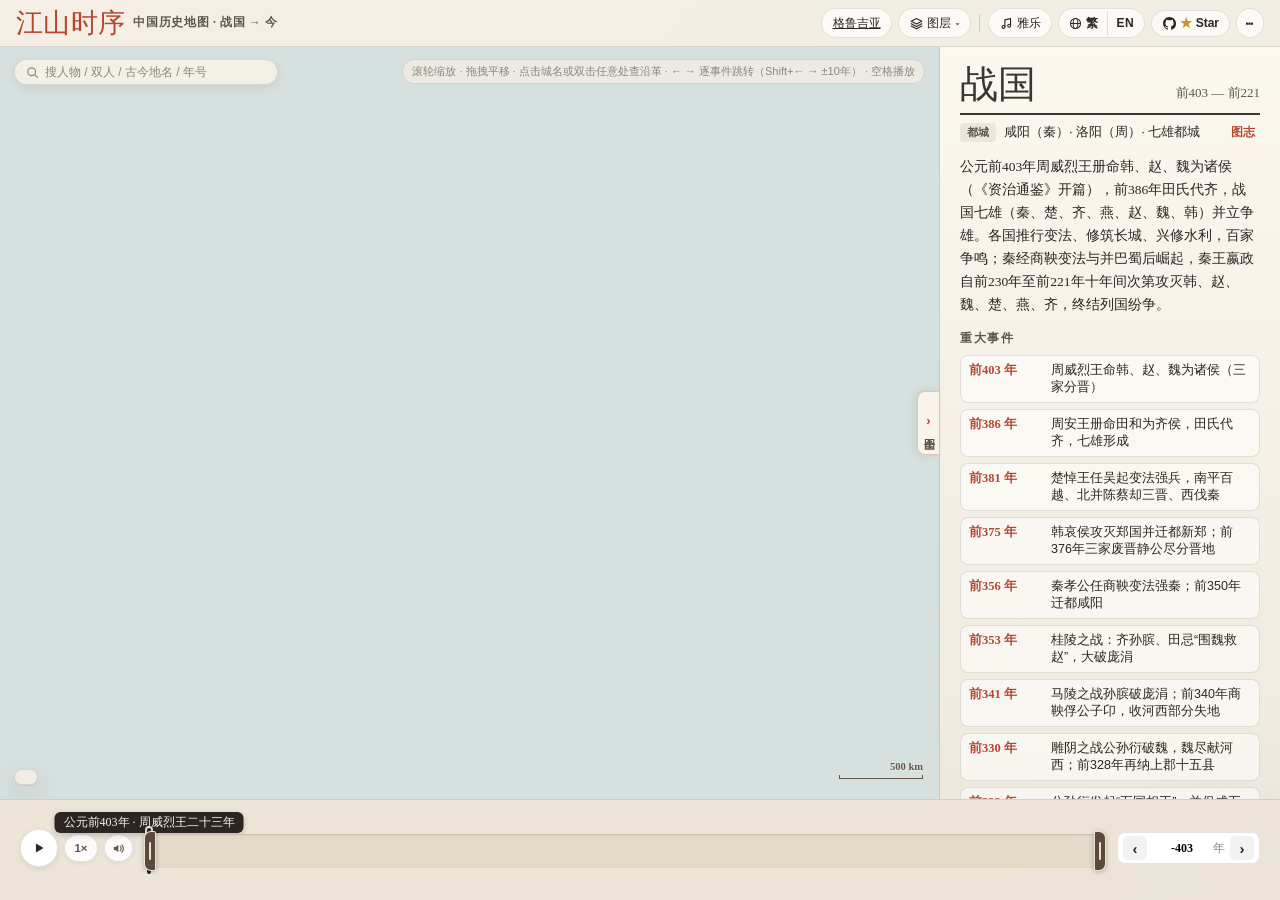
==== commit 70de4d43: "feat(atlas): use the shared Jiangshan interface for Georgia" ====
--- a/index.html
+++ b/index.html
@@ -8,6 +8,25 @@
     // jumps and loads the target dynasty's snapshot chunk. The relief image waits too (see the
     // script after #atlas-svg), so the borders arrive first.
     (function () {
+      if (new URLSearchParams(location.search).get('atlas') === 'ge') {
+        document.documentElement.classList.add('deeplink-boot');
+        document.documentElement.dataset.atlas = 'ge';
+        const load = (name) => new Promise((resolve, reject) => {
+          const script = document.createElement('script');
+          script.src = 'ge/' + name + '.js';
+          script.onload = resolve;
+          script.onerror = reject;
+          document.head.appendChild(script);
+        });
+        window.ATLAS_REGION_READY = Promise.all(['ge_dynasty_data', 'ge_polities', 'borders-data'].map(load))
+          .then(() => load('atlas-data')).then(() => window.GE_ATLAS_REGION).catch(() => null);
+        const relief = document.createElement('link');
+        relief.rel = 'preload';
+        relief.as = 'image';
+        relief.href = 'ge/terrain_relief.webp';
+        document.head.appendChild(relief);
+        return;
+      }
       if (/[?&]lang=en(?:&|$)/i.test(location.search)) {
         var i18n = document.createElement('link');
         i18n.rel = 'preload';
@@ -33,7 +52,7 @@
     })();
   </script>
   <title>江山时序 · 中国历史地图时间轴（战国至现代历代疆域、州郡政区与古今地名沿革）</title>
-  <link rel="stylesheet" href="css/style.css?v=b2405471" />
+  <link rel="stylesheet" href="css/style.css?v=6d86c829" />
   <meta name="description" id="meta-description" content="交互式中国历史地图时间轴（公元前403年战国三家分晋至现代）：浏览18个朝代多阶段历史疆域、州郡道省政区、黄河改道水系、历代古城古今地名对照（点地溯源）、天下名关与青史人物行迹，支持现代省界对照、古地名挑战与中英双语。" />
   <meta name="keywords" content="江山时序,江山时序历史地图,中国历史地图,历史地图时间轴,历代疆域变迁,中国历代地图,古今地名对照,政区沿革查询,点地溯源,古诗词路线地图,战国七雄地图,秦朝郡县地图,西汉地图,西域都护府,三国地图,东晋十六国地图,南北朝地图,唐朝地图,五代十国地图,燕云十六州,北宋地图,南宋地图,大理国地图,元朝行省地图,明朝地图,清朝地图,名关雄隘,函谷关,潼关,剑门关,雁门关,玉门关,山海关,张骞出使西域路线,诸葛亮北伐路线,玄奘西行路线,李白壮游路线,杜甫闻官军收河南河北路线,苏轼贬谪路线,文天祥过零丁洋路线,王阳明行迹,长平之战地图,赤壁之战地图,淝水之战地图,Historical Atlas of China,Chinese History Map Timeline,Jiangshan Atlas" />
   <meta name="robots" content="index, follow, max-image-preview:large, max-snippet:-1, max-video-preview:-1" />
@@ -351,7 +370,7 @@
         </h1>
       </div>
       <div class="control-strip" role="toolbar" aria-label="地图图层与交互模式">
-        <a class="action-btn subtle" href="./ge/" title="格鲁吉亚历史时间轴 / Georgia historical timeline">格鲁吉亚 <span lang="en">Georgia</span></a>
+        <a id="act-switch-atlas" class="action-btn subtle" href="./?atlas=ge" title="格鲁吉亚历史地图">格鲁吉亚</a>
         <button id="act-layers-menu" class="action-btn subtle layers-trigger-btn" type="button" aria-expanded="false" aria-controls="layers-popover" title="展开或收起地图图层开关">
           <svg class="btn-svg" viewBox="0 0 16 16" width="13" height="13" aria-hidden="true"><path d="M8 1.8L1.5 5.2 8 8.6l6.5-3.4L8 1.8zM1.5 8.2L8 11.6l6.5-3.4M1.5 11.2L8 14.6l6.5-3.4" fill="none" stroke="currentColor" stroke-width="1.4" stroke-linecap="round" stroke-linejoin="round"/></svg>
           <span id="lbl-layers-btn">图层</span>
@@ -919,9 +938,9 @@
   <script src="js/atlas_boot.js?v=67cb36dd"></script>
   <script src="js/map_data.js?v=e68831e8"></script>
   <script src="js/lore_core.js?v=4dcd5e5b"></script>
-  <script id="atlas-app-script" src="js/app.js?v=d38680ce" data-v-snapshots="e548bf7a" data-v-i18n="f85754a5" data-v-lore="69a57d0f" data-v-pinyin="5de044e1" data-v-hant="3afdab47" data-v-quiz="b93ee194" data-v-quiz-poster="6f30122f" data-v-narrator="d9f546a1" data-v-sources="eda78c2d"></script>
+  <script id="atlas-app-script" src="js/app.js?v=8413dba7" data-v-snapshots="e548bf7a" data-v-i18n="f85754a5" data-v-lore="69a57d0f" data-v-pinyin="5de044e1" data-v-hant="3afdab47" data-v-quiz="b93ee194" data-v-quiz-poster="6f30122f" data-v-narrator="d9f546a1" data-v-sources="eda78c2d"></script>
   <script src="js/atlas_trace.js?v=5ef930a4"></script>
-  <script src="js/atlas_search.js?v=54be5593"></script>
+  <script src="js/atlas_search.js?v=ba409e19"></script>
   <script src="js/atlas_api.js?v=575d60fd"></script>
 </body>
 </html>
--- a/css/style.css
+++ b/css/style.css
@@ -0,0 +1,6462 @@
+:root {
+  --bg-parchment: #f3eee4;
+  --water-fill: #d6e0de;
+  --province-fill: #efe8da;
+  --text-main: #2b2622;
+  --text-secondary: #5d554c;
+  --text-muted: #8d847a;
+  --vermilion: #b5452f;
+  --amber-gold: #c6952b;
+  --hairline: rgba(43, 38, 34, 0.12);
+  --card-shadow: 0 10px 30px rgba(43, 38, 34, 0.14), 0 1px 2px rgba(43, 38, 34, 0.08);
+  --corner-radius: 14px;
+  --serif-stack: 'Noto Serif SC', 'Songti SC', 'SimSun', serif;
+  --sans-stack: 'Noto Sans SC', 'PingFang SC', 'Microsoft YaHei', sans-serif;
+  --calligraphy-stack: 'Ma Shan Zheng', 'STKaiti', 'KaiTi', var(--serif-stack);
+  --dynasty-accent: #3a3733;
+}
+
+* {
+  box-sizing: border-box;
+}
+
+html,
+body {
+  height: 100%;
+  margin: 0;
+}
+
+body {
+  font-family: var(--sans-stack);
+  color: var(--text-main);
+  background:
+    radial-gradient(1200px 600px at 20% -10%, rgba(255, 250, 240, 0.9), transparent 60%),
+    radial-gradient(900px 500px at 110% 110%, rgba(214, 224, 222, 0.6), transparent 60%),
+    var(--bg-parchment);
+  overflow: hidden;
+}
+
+button {
+  font: inherit;
+  cursor: pointer;
+}
+
+h1,
+h2 {
+  margin: 0;
+  font-weight: 600;
+}
+
+#atlas-shell {
+  width: 100%;
+  max-width: 100vw;
+  height: 100vh;
+  height: 100dvh;
+  display: grid;
+  grid-template-columns: minmax(0, 1fr);
+  grid-template-rows: auto minmax(0, 1fr) auto;
+  overflow: hidden;
+}
+
+/* Navigation Header */
+#nav-bar {
+  position: relative;
+  z-index: 30;
+  min-width: 0;
+  display: flex;
+  align-items: center;
+  justify-content: space-between;
+  gap: 10px;
+  padding: 8px 16px;
+  border-bottom: 1px solid var(--hairline);
+  background: rgba(243, 238, 228, 0.9);
+  backdrop-filter: blur(6px);
+}
+
+.brand-group h1 {
+  display: flex;
+  align-items: center;
+  gap: 8px;
+  font-size: 1rem;
+  line-height: 1;
+  letter-spacing: 0.02em;
+  white-space: nowrap;
+}
+
+.brand-group .home-link {
+  display: inline-flex;
+  align-items: center;
+  line-height: 1;
+  color: inherit;
+  text-decoration: none;
+}
+
+.brand-group .home-link:focus-visible {
+  outline: 2px solid var(--vermilion);
+  outline-offset: 2px;
+  border-radius: 4px;
+}
+
+.brand-group .seal-mark {
+  font-family: var(--calligraphy-stack);
+  font-size: 27px;
+  font-weight: 400;
+  color: var(--vermilion);
+  line-height: 1;
+}
+
+.brand-group .subtitle-mark {
+  font-family: var(--serif-stack);
+  font-size: 11.5px;
+  color: var(--text-secondary);
+  letter-spacing: 0.06em;
+}
+
+.control-strip {
+  min-width: 0;
+  display: flex;
+  align-items: center;
+  gap: 6px;
+  flex-wrap: nowrap;
+  overflow-x: auto;
+  scrollbar-width: none;
+}
+
+.control-strip::-webkit-scrollbar {
+  display: none;
+}
+
+.toolbar-divider {
+  width: 1px;
+  height: 18px;
+  background: rgba(43, 38, 34, 0.16);
+  margin: 0 2px;
+  flex-shrink: 0;
+}
+
+.layers-trigger-btn .caret-mark {
+  font-size: 10px;
+  opacity: 0.75;
+  transition: transform 0.15s ease;
+}
+
+.layers-trigger-btn.is-active {
+  background: #fff !important;
+  color: var(--vermilion) !important;
+  border-color: var(--vermilion) !important;
+  font-weight: 600;
+}
+
+.layers-trigger-btn.is-active .caret-mark {
+  transform: rotate(180deg);
+}
+
+.layers-popover {
+  position: absolute;
+  top: calc(100% + 6px);
+  right: 180px;
+  width: 288px;
+  background: rgba(251, 248, 241, 0.98);
+  border: 1px solid rgba(181, 69, 47, 0.32);
+  border-radius: 12px;
+  box-shadow: 0 12px 30px rgba(43, 38, 34, 0.18);
+  padding: 10px 12px;
+  z-index: 50;
+  backdrop-filter: blur(8px);
+}
+
+.layers-pop-section + .layers-pop-section {
+  margin-top: 8px;
+  padding-top: 8px;
+  border-top: 1px dashed var(--hairline);
+}
+
+.layers-pop-heading {
+  font-size: 11px;
+  font-weight: 700;
+  color: var(--text-muted);
+  letter-spacing: 0.08em;
+  margin-bottom: 6px;
+}
+
+.layers-pop-grid {
+  display: flex;
+  flex-wrap: wrap;
+  gap: 6px;
+}
+
+.layer-chip {
+  display: inline-flex;
+  align-items: center;
+  gap: 4.5px;
+  font-size: 12px;
+  color: var(--text-muted);
+  padding: 4.5px 9.5px;
+  border-radius: 8px;
+  background: rgba(43, 38, 34, 0.05);
+  border: 1px solid transparent;
+  user-select: none;
+  white-space: nowrap;
+  cursor: pointer;
+  transition: background 0.15s, border-color 0.15s, color 0.15s;
+}
+
+.layer-chip:hover {
+  background: rgba(43, 38, 34, 0.09);
+  color: var(--text-main);
+}
+
+.layer-chip input {
+  position: absolute;
+  opacity: 0;
+  pointer-events: none;
+  width: 0;
+  height: 0;
+}
+
+.layer-chip:has(input:checked) {
+  background: rgba(181, 69, 47, 0.11);
+  border-color: rgba(181, 69, 47, 0.32);
+  color: var(--vermilion);
+  font-weight: 600;
+}
+
+.layer-chip:has(input:checked)::before {
+  content: '✓';
+  font-size: 11px;
+  font-weight: 700;
+}
+
+.action-btn {
+  display: inline-flex;
+  align-items: center;
+  justify-content: center;
+  gap: 4px;
+  padding: 5.5px 10.5px;
+  border-radius: 999px;
+  font-size: 12px;
+  font-weight: 500;
+  white-space: nowrap;
+  flex-shrink: 0;
+  border: 1px solid transparent;
+  transition: transform 0.1s, background 0.15s, box-shadow 0.15s;
+}
+
+.btn-svg,
+.ico-svg {
+  display: inline-block;
+  vertical-align: -2px;
+  flex-shrink: 0;
+}
+
+.action-btn:active {
+  transform: translateY(1px);
+}
+
+.action-btn.subtle {
+  background: rgba(255, 255, 255, 0.65);
+  color: var(--text-main);
+  border-color: var(--hairline);
+}
+
+.action-btn.subtle:hover {
+  background: #fff;
+}
+
+.action-btn.subtle.is-active {
+  background: var(--text-main);
+  color: #fff;
+  border-color: var(--text-main);
+}
+
+.action-btn.locale-switch {
+  font-weight: 700;
+  letter-spacing: 0.04em;
+  min-width: 0;
+  text-align: center;
+}
+
+.locale-pill-group {
+  display: inline-flex;
+  align-items: center;
+  border-radius: 999px;
+  background: rgba(255, 255, 255, 0.65);
+  border: 1px solid var(--hairline);
+  overflow: hidden;
+}
+
+.locale-pill-group .locale-pill-left {
+  border: none;
+  border-radius: 999px 0 0 999px;
+  background: transparent;
+  padding-right: 8.5px;
+  gap: 4px;
+}
+
+.locale-pill-group .locale-pill-right {
+  border: none;
+  border-left: 1px solid var(--hairline);
+  border-radius: 0 999px 999px 0;
+  background: transparent;
+  padding-left: 8.5px;
+  padding-right: 10px;
+}
+
+.locale-pill-group .locale-switch:hover {
+  background: #fff;
+  color: var(--text-main);
+}
+
+.github-star-btn {
+  text-decoration: none;
+  font-weight: 600;
+  gap: 4px;
+}
+
+.github-star-btn .star-mark {
+  color: var(--amber-gold);
+  font-size: 12px;
+  line-height: 1;
+  transition: transform 0.15s ease, color 0.15s ease;
+}
+
+.github-star-btn:hover {
+  color: var(--text-main);
+}
+
+.github-star-btn:hover .star-mark {
+  color: #d9821b;
+  transform: scale(1.15);
+}
+
+.more-menu-btn {
+  align-self: stretch;
+  padding: 5.5px 9px;
+  color: var(--text-secondary);
+  cursor: pointer;
+}
+
+.more-menu-btn .more-dots-mark {
+  font-size: 13px;
+  line-height: 1;
+  font-weight: 700;
+  letter-spacing: 0.04em;
+}
+
+.more-menu-btn:hover {
+  background: #fff;
+  color: var(--text-main);
+}
+
+.more-menu-btn.is-active {
+  background: #fff !important;
+  color: var(--vermilion) !important;
+  border-color: rgba(181, 69, 47, 0.35) !important;
+}
+
+.more-popover {
+  position: absolute;
+  top: calc(100% + 6px);
+  right: 12px;
+  width: 268px;
+  background: rgba(251, 248, 241, 0.98);
+  border: 1px solid rgba(181, 69, 47, 0.32);
+  border-radius: 12px;
+  box-shadow: 0 12px 30px rgba(43, 38, 34, 0.18);
+  padding: 6px;
+  z-index: 50;
+  backdrop-filter: blur(8px);
+  display: flex;
+  flex-direction: column;
+  gap: 2px;
+}
+
+.more-pop-link {
+  display: flex;
+  align-items: center;
+  gap: 9px;
+  padding: 8px 12px 8px 10px;
+  border-radius: 8px;
+  text-decoration: none;
+  color: var(--text-main);
+  transition: background 0.15s ease, color 0.15s ease;
+}
+
+.more-pop-link:hover {
+  background: rgba(181, 69, 47, 0.09);
+  color: var(--vermilion);
+}
+
+.more-pop-link .btn-svg {
+  color: var(--text-muted);
+  transition: color 0.15s ease;
+}
+
+.more-pop-link:hover .btn-svg {
+  color: var(--vermilion);
+}
+
+.more-link-text {
+  display: flex;
+  flex-direction: column;
+  min-width: 0;
+  flex: 1;
+  gap: 1px;
+}
+
+.more-link-title {
+  font-size: 12.5px;
+  font-weight: 600;
+  line-height: 1.25;
+}
+
+.more-link-sub {
+  font-size: 10.8px;
+  color: var(--text-muted);
+  line-height: 1.25;
+  white-space: nowrap;
+  overflow: hidden;
+  text-overflow: ellipsis;
+}
+
+.more-link-sub.is-copied {
+  color: var(--vermilion);
+  font-weight: 600;
+}
+
+.more-mobile-only {
+  display: none;
+}
+
+.more-pop-divider {
+  height: 0;
+  border-top: 1px dashed var(--hairline);
+  margin: 3px 6px;
+}
+
+.music-pill-group {
+  display: inline-flex;
+  align-items: center;
+  border-radius: 999px;
+  background: rgba(255, 255, 255, 0.65);
+  border: 1px solid var(--hairline);
+  overflow: hidden;
+}
+
+.music-pill-group .music-btn {
+  border: none;
+  border-radius: 999px 0 0 999px;
+  background: transparent;
+  padding-right: 10px;
+}
+
+.music-pill-group .music-next-btn {
+  border: none;
+  border-left: 1px solid var(--hairline);
+  border-radius: 0 999px 999px 0;
+  background: transparent;
+  padding: 7px 9px;
+  color: var(--text-secondary);
+}
+
+.music-pill-group .music-btn:hover,
+.music-pill-group .music-next-btn:hover {
+  background: #fff;
+  color: var(--text-main);
+}
+
+.music-pill-group .music-btn.is-active {
+  background: var(--text-main);
+  color: #fff;
+}
+
+.action-btn.accent {
+  background: var(--vermilion);
+  color: #fff;
+  box-shadow: 0 4px 12px rgba(181, 69, 47, 0.3);
+}
+
+.action-btn.accent:hover {
+  background: #a03b26;
+}
+
+.action-btn.sm {
+  padding: 5px 12px;
+  font-size: 12px;
+}
+
+/* Main Workspace */
+#workspace-body {
+  display: grid;
+  grid-template-columns: minmax(0, 1fr) 340px;
+  min-width: 0;
+  min-height: 0;
+}
+
+#viewport-frame {
+  position: relative;
+  min-width: 0;
+  overflow: hidden;
+  background: var(--water-fill);
+  border-right: 1px solid var(--hairline);
+}
+
+#svg-stage-wrap {
+  position: absolute;
+  inset: 0;
+  width: 100%;
+  height: 100%;
+  transform-origin: 0 0;
+  contain: layout style;
+}
+
+#atlas-svg {
+  /* Keep map glyphs on local fonts: resizing SVG text backed by the segmented
+     CJK web fonts is expensive in Chrome. UI/chronicle fonts stay unchanged. */
+  --serif-stack: 'Songti SC', 'SimSun', serif;
+  --sans-stack: 'PingFang SC', 'Microsoft YaHei', sans-serif;
+  --calligraphy-stack: 'STKaiti', 'KaiTi', var(--serif-stack);
+  font-family: var(--serif-stack);
+  text-rendering: geometricPrecision;
+  width: 100%;
+  height: 100%;
+  display: block;
+  overflow: visible;
+  cursor: grab;
+  user-select: none;
+  -webkit-user-select: none;
+  -webkit-touch-callout: none;
+  touch-action: none;
+  -webkit-tap-highlight-color: transparent;
+}
+
+#atlas-svg.is-panning {
+  cursor: grabbing;
+}
+
+/* Pause infinite SVG pulse animations while camera or timeline is actively moving.
+   Text strokes/halos stay intact so labels never flash during zoom or pan. */
+#atlas-svg.is-camera-moving,
+#atlas-svg.is-camera-moving *,
+#atlas-svg.is-scrubbing,
+#atlas-svg.is-scrubbing * {
+  animation: none !important;
+  transition: none !important;
+}
+
+#atlas-svg.is-camera-moving .cap-breath-ring,
+#atlas-svg.is-camera-moving .ev-ring,
+#atlas-svg.is-camera-moving .jn-pulse,
+#atlas-svg.is-scrubbing .cap-breath-ring,
+#atlas-svg.is-scrubbing .ev-ring,
+#atlas-svg.is-scrubbing .jn-pulse {
+  opacity: 0 !important;
+}
+
+#atlas-svg.is-camera-moving .prefecture-shape,
+#atlas-svg.is-camera-moving .province-shape {
+  pointer-events: none;
+}
+
+#atlas-svg.is-camera-moving .province-boundary-casing {
+  display: none;
+}
+
+/* Suspend GPU backdrop-filter sampling over 88-97% opaque parchment cards
+   during pan/zoom so D3D11 avoids multi-layer blur readbacks per frame. */
+#viewport-frame.is-camera-moving #map-key,
+#viewport-frame.is-camera-moving .search-input-wrap,
+#viewport-frame.is-camera-moving .search-results-list,
+#viewport-frame.is-camera-moving #milestone-balloon,
+#viewport-frame.is-camera-moving #genealogy-card,
+#viewport-frame.is-camera-moving #challenge-card,
+#viewport-frame.is-camera-moving #journey-card,
+#viewport-frame.is-camera-moving .canvas-reset-btn {
+  -webkit-backdrop-filter: none !important;
+  backdrop-filter: none !important;
+}
+
+#viewport-frame.is-camera-moving .scale-ruler {
+  transition: none !important;
+}
+
+#atlas-svg.is-crosshair {
+  cursor: crosshair;
+}
+
+#ocean-bg {
+  fill: var(--water-fill);
+}
+
+/* Terrain Shaded Relief & Hydrology Layer */
+/* Deep links: the static page is the Warring States view; hide its year text until js/app.js jumps. */
+html.deeplink-boot #chronicle-pane,
+html.deeplink-boot #scrubber-Bubble,
+html.deeplink-boot #inp-year {
+  visibility: hidden;
+}
+
+/* No borders rather than another era's while a snapshot downloads (see _markAwaitingSnapshot). */
+#atlas-svg.is-awaiting-snapshot #grp-polities,
+#atlas-svg.is-awaiting-snapshot #grp-polity-labels,
+#atlas-svg.is-awaiting-snapshot #grp-prefectures,
+#atlas-svg.is-awaiting-snapshot #grp-region-labels,
+#map-key.is-awaiting-snapshot {
+  visibility: hidden;
+}
+
+#grp-terrain {
+  pointer-events: none;
+  transition: opacity 0.25s ease;
+}
+
+#grp-terrain.is-hidden {
+  opacity: 0;
+  pointer-events: none;
+}
+
+#terrain-relief-layer {
+  opacity: 0.62;
+  pointer-events: none;
+}
+
+#terrain-relief-img {
+  pointer-events: none;
+}
+
+.terrain-tile {
+  opacity: 0;
+  pointer-events: none;
+  transition: opacity 0.15s ease;
+}
+
+.terrain-tile.is-loaded {
+  opacity: 1;
+}
+
+#grp-paleo-sea {
+  pointer-events: none;
+}
+
+.paleo-sea {
+  fill: #e6dfd1;
+  stroke: none;
+}
+
+.terrain-edge-stop {
+  stop-color: var(--water-fill);
+}
+
+#grp-rivers {
+  pointer-events: none;
+}
+
+.hydro-lake {
+  fill: rgba(96, 158, 188, 0.62);
+  stroke: rgba(44, 108, 138, 0.78);
+  stroke-width: 0.65;
+  vector-effect: non-scaling-stroke;
+}
+
+.hydro-lake.rank-major {
+  fill: rgba(82, 150, 184, 0.72);
+  stroke: rgba(34, 98, 130, 0.88);
+  stroke-width: 0.8;
+}
+
+.hydro-river-casing {
+  fill: none;
+  stroke: rgba(246, 239, 225, 0.48);
+  stroke-width: 2.9;
+  stroke-linecap: round;
+  stroke-linejoin: round;
+  vector-effect: non-scaling-stroke;
+}
+
+.hydro-river {
+  fill: none;
+  stroke: rgba(68, 128, 156, 0.68);
+  stroke-linecap: round;
+  stroke-linejoin: round;
+  vector-effect: non-scaling-stroke;
+}
+
+.hydro-river.rank-trunk {
+  stroke: rgba(36, 102, 136, 0.9);
+  stroke-width: 1.75;
+}
+
+.hydro-river.rank-major {
+  stroke: rgba(48, 114, 146, 0.82);
+  stroke-width: 1.25;
+}
+
+.hydro-river.rank-med {
+  stroke: rgba(66, 128, 158, 0.68);
+  stroke-width: 0.9;
+}
+
+.hydro-river.rank-minor {
+  stroke: rgba(94, 144, 168, 0.44);
+  stroke-width: 0.58;
+}
+
+.hydro-label {
+  font-family: var(--serif-stack);
+  font-style: italic;
+  fill: rgba(20, 76, 108, 0.92);
+  text-anchor: middle;
+  dominant-baseline: central;
+  letter-spacing: 0.14em;
+  pointer-events: none;
+  paint-order: stroke fill;
+  stroke: rgba(246, 240, 228, 0.9);
+  stroke-width: 2px;
+  stroke-linejoin: round;
+  stroke-linecap: round;
+}
+
+.hydro-label.is-trunk {
+  font-size: 7.6px;
+  font-weight: 600;
+  fill: rgba(14, 68, 98, 0.95);
+}
+
+.hydro-label.is-river {
+  font-size: 6.4px;
+  font-weight: 600;
+  fill: rgba(22, 78, 110, 0.88);
+}
+
+.hydro-label.is-lake {
+  font-size: 6.2px;
+  font-style: normal;
+  font-weight: 600;
+  letter-spacing: 0.06em;
+  fill: rgba(18, 74, 106, 0.92);
+}
+
+/* Mountain ranges: faint ochre ink with wide tracking so the name reads along the ridge. */
+.hydro-label.is-range {
+  font-size: 7.2px;
+  font-style: normal;
+  font-weight: 600;
+  letter-spacing: 0.5em;
+  fill: rgba(96, 70, 40, 0.82);
+  stroke: rgba(246, 240, 228, 0.8);
+  stroke-width: 2px;
+}
+
+/* Zoom-gated boundary rivers share the river ink but stay one step quieter. */
+.hydro-label.is-detail-hydro {
+  font-size: 6.2px;
+  letter-spacing: 0.08em;
+}
+
+/* The Gobi is an area, not a line: sand-brown ink with very wide tracking and a soft halo. */
+.hydro-label.is-desert {
+  font-size: 9px;
+  font-weight: 600;
+  letter-spacing: 1.1em;
+  fill: rgba(96, 70, 36, 0.82);
+  stroke: rgba(250, 245, 234, 0.75);
+  stroke-width: 1.8px;
+}
+
+.hydro-label.is-crowded-hidden {
+  display: none;
+}
+
+/* Map SVG Layers */
+.neighbor-shape {
+  fill: #e7dfd0;
+  stroke: #c9beaa;
+  stroke-width: 0.48;
+  vector-effect: non-scaling-stroke;
+  transition: fill 0.2s;
+}
+
+#atlas-svg.terrain-active .neighbor-shape {
+  fill: rgba(231, 223, 208, 0.08);
+  stroke: rgba(164, 148, 128, 0.34);
+}
+
+.neighbor-caption {
+  font-family: var(--sans-stack);
+  font-size: 8px;
+  font-weight: 400;
+  fill: #686e73;
+  fill-opacity: 0.68;
+  text-anchor: middle;
+  dominant-baseline: central;
+  letter-spacing: 0.06em;
+  pointer-events: none;
+  paint-order: stroke fill;
+  stroke: rgba(246, 240, 228, 0.84);
+  stroke-width: 1.8px;
+  stroke-linejoin: round;
+}
+
+#atlas-svg[data-dynasty="prc"] .neighbor-caption {
+  fill: #5c5346;
+  fill-opacity: 0.9;
+  font-weight: 500;
+}
+
+.neighbor-caption.is-crowded-hidden {
+  display: none;
+}
+
+.province-shape {
+  fill: var(--province-fill);
+  stroke: none;
+  vector-effect: non-scaling-stroke;
+}
+
+#atlas-svg.terrain-active .province-shape:not(.maritime-dash) {
+  fill: none;
+  stroke: none;
+  pointer-events: fill;
+}
+
+/* Deep links hold the relief image back until the borders are drawn (_holdDeferredLoads):
+   show plain land, as with the relief layer off, instead of land the colour of the sea. */
+#atlas-svg.is-terrain-pending .province-shape:not(.maritime-dash) {
+  fill: var(--province-fill);
+}
+
+#atlas-svg.is-terrain-pending .neighbor-shape {
+  fill: #e7dfd0;
+}
+
+#atlas-svg[data-dynasty="prc"] .province-shape:not(.maritime-dash) {
+  fill: rgba(158, 42, 43, 0.11);
+}
+
+#atlas-svg[data-dynasty="prc"] .province-shape:not(.maritime-dash):hover {
+  fill: rgba(158, 42, 43, 0.22);
+}
+
+#atlas-svg.terrain-active[data-dynasty="prc"] .province-shape:not(.maritime-dash) {
+  fill: rgba(158, 42, 43, 0.08);
+}
+
+#atlas-svg.terrain-active[data-dynasty="prc"] .province-shape:not(.maritime-dash):hover {
+  fill: rgba(158, 42, 43, 0.2);
+}
+
+.province-boundary-casing {
+  fill: none;
+  stroke: rgba(250, 245, 234, 0.58);
+  stroke-width: 2.1;
+  stroke-linecap: butt;
+  stroke-linejoin: bevel;
+  vector-effect: non-scaling-stroke;
+  pointer-events: none;
+}
+
+.province-boundary-interior {
+  fill: none;
+  stroke: #847766;
+  stroke-width: 0.94;
+  stroke-dasharray: 5.2 1.8;
+  stroke-linecap: butt;
+  stroke-linejoin: bevel;
+  vector-effect: non-scaling-stroke;
+  pointer-events: none;
+}
+
+.province-boundary-outer {
+  fill: none;
+  stroke: #85796a;
+  stroke-width: 0.98;
+  stroke-linecap: butt;
+  stroke-linejoin: bevel;
+  vector-effect: non-scaling-stroke;
+  pointer-events: none;
+}
+
+#atlas-svg.terrain-active .province-boundary-casing {
+  stroke: rgba(250, 245, 234, 0.54);
+  stroke-width: 2.05;
+}
+
+#atlas-svg.terrain-active .province-boundary-interior {
+  stroke: #716556;
+  stroke-width: 0.96;
+  stroke-dasharray: 5.2 1.8;
+}
+
+#atlas-svg.terrain-active .province-boundary-outer {
+  stroke: #76695b;
+  stroke-width: 1.02;
+}
+
+#atlas-svg[data-dynasty="prc"] .province-boundary-casing,
+#atlas-svg.terrain-active[data-dynasty="prc"] .province-boundary-casing {
+  stroke: rgba(250, 244, 232, 0.72);
+  stroke-width: 2.85;
+}
+
+#atlas-svg[data-dynasty="prc"] .province-boundary-interior,
+#atlas-svg.terrain-active[data-dynasty="prc"] .province-boundary-interior {
+  stroke: #732b1b;
+  stroke-width: 1.42;
+  stroke-dasharray: 7 3;
+}
+
+#atlas-svg[data-dynasty="prc"] .province-boundary-outer,
+#atlas-svg.terrain-active[data-dynasty="prc"] .province-boundary-outer {
+  stroke: #a43535;
+  stroke-width: 1.85;
+  stroke-dasharray: none;
+}
+
+.province-shape.maritime-dash {
+  fill: #5a4838;
+  stroke: rgba(74, 60, 46, 0.78);
+  stroke-width: 1.05;
+  stroke-linecap: round;
+  stroke-linejoin: round;
+  vector-effect: non-scaling-stroke;
+  pointer-events: none;
+}
+
+#atlas-svg.terrain-active .province-shape.maritime-dash {
+  fill: #4e3d2e;
+  stroke: rgba(64, 50, 38, 0.82);
+  stroke-width: 1.1;
+}
+
+#atlas-svg[data-dynasty="prc"] .province-shape.maritime-dash,
+#atlas-svg.terrain-active[data-dynasty="prc"] .province-shape.maritime-dash {
+  fill: #9e2a2b;
+  stroke: rgba(158, 42, 43, 0.94);
+  stroke-width: 1.65;
+}
+
+#grp-provinces.is-hidden .province-boundary-casing,
+#grp-provinces.is-hidden .province-boundary-interior,
+#grp-provinces.is-hidden .province-boundary-outer,
+#grp-provinces.is-hidden .province-shape.maritime-dash {
+  display: none;
+}
+
+#grp-prov-names {
+  pointer-events: none;
+}
+
+.province-caption {
+  font-family: var(--sans-stack);
+  font-size: 9.2px;
+  fill: #6e655b;
+  text-anchor: middle;
+  dominant-baseline: central;
+  paint-order: stroke fill;
+  stroke: rgba(248, 243, 232, 0.9);
+  stroke-width: 2.1px;
+  stroke-linejoin: round;
+}
+
+#grp-polities,
+#grp-polity-labels {
+  transition: opacity 0.25s;
+}
+
+#grp-polities.is-hidden,
+#grp-polity-labels.is-hidden,
+#grp-prefectures.is-hidden,
+#grp-region-labels.is-hidden,
+#grp-settlements.is-hidden,
+#grp-corridors.is-hidden,
+#grp-milestones.is-hidden {
+  opacity: 0;
+  pointer-events: none;
+}
+
+.polity-shape {
+  fill-rule: nonzero;
+  fill-opacity: 0.38;
+  stroke-width: 1.35;
+  stroke-opacity: 0.72;
+  stroke-linejoin: round;
+  vector-effect: non-scaling-stroke;
+  transition: fill-opacity 0.2s;
+}
+
+#atlas-svg.terrain-active .polity-shape {
+  fill-opacity: 0.25;
+  mix-blend-mode: multiply;
+  stroke-width: 1.3;
+  stroke-opacity: 0.62;
+}
+
+.polity-shape.rival {
+  fill-opacity: 0.35;
+  stroke-width: 1.2;
+  stroke-opacity: 0.68;
+}
+
+#atlas-svg.terrain-active .polity-shape.rival {
+  fill-opacity: 0.23;
+  stroke-width: 1.15;
+  stroke-opacity: 0.58;
+}
+
+.polity-shape.protectorate {
+  fill-opacity: 0.24;
+  stroke-dasharray: 5 3;
+  stroke-width: 1.15;
+  stroke-opacity: 0.72;
+}
+
+#atlas-svg.terrain-active .polity-shape.protectorate {
+  fill-opacity: 0.17;
+  stroke-width: 1.1;
+  stroke-opacity: 0.64;
+}
+
+.polity-shape.neighbor {
+  fill: rgba(168, 122, 76, 0.14);
+  fill-opacity: 1;
+  stroke: none;
+}
+
+#atlas-svg.terrain-active .polity-shape.neighbor {
+  mix-blend-mode: normal;
+  fill: rgba(168, 122, 76, 0.11);
+  fill-opacity: 1;
+  stroke: none;
+}
+
+.polity-shape.neighbor:hover,
+#grp-polities.has-polity-focus .polity-shape.neighbor.is-focused {
+  fill: rgba(168, 122, 76, 0.28);
+  fill-opacity: 1;
+  stroke: rgba(122, 75, 42, 0.65);
+  stroke-dasharray: 4 3;
+  stroke-width: 1.1;
+}
+
+/* First-Level Macro Administrative Regions (道/州/路/行省/布政使司/省) */
+.region-shape-casing {
+  fill: none;
+  stroke: rgba(250, 244, 232, 0.68);
+  stroke-width: 3;
+  stroke-linecap: round;
+  stroke-linejoin: round;
+  vector-effect: non-scaling-stroke;
+  pointer-events: none;
+}
+
+.region-shape {
+  fill: none;
+  stroke: rgba(104, 28, 12, 0.88);
+  stroke-width: 1.45;
+  stroke-dasharray: 7 3;
+  stroke-linecap: round;
+  stroke-linejoin: round;
+  vector-effect: non-scaling-stroke;
+  pointer-events: none;
+}
+
+.region-caption {
+  font-family: var(--serif-stack);
+  font-size: 9px;
+  font-weight: 700;
+  fill: #522212;
+  fill-opacity: 0.93;
+  letter-spacing: 0.08em;
+  text-anchor: middle;
+  dominant-baseline: central;
+  pointer-events: none;
+  paint-order: stroke fill;
+  stroke: rgba(248, 243, 232, 0.92);
+  stroke-width: 2.3px;
+  stroke-linejoin: round;
+  stroke-linecap: round;
+  transition: opacity 0.16s ease;
+}
+
+.region-caption.is-qiaozhou {
+  fill: #7c2d19;
+  letter-spacing: 0.05em;
+}
+
+.region-caption.is-crowded-hidden {
+  display: none;
+}
+
+/* Secondary Prefectures (郡/州/府/路) */
+.prefecture-boundary-mesh {
+  fill: none;
+  stroke: rgba(43, 38, 34, 0.15);
+  stroke-width: 0.42;
+  stroke-dasharray: 2 1.5;
+  vector-effect: non-scaling-stroke;
+  pointer-events: none;
+}
+
+.prefecture-shape {
+  fill: none;
+  stroke: none;
+  pointer-events: fill;
+  vector-effect: non-scaling-stroke;
+}
+
+.prefecture-shape:hover,
+.prefecture-shape.is-hovered {
+  fill: rgba(181, 69, 47, 0.18);
+  stroke: var(--vermilion);
+  stroke-width: 1.1;
+  stroke-dasharray: none;
+}
+
+.prefecture-shape.is-traced {
+  fill: rgba(181, 69, 47, 0.22);
+  stroke: var(--vermilion);
+  stroke-width: 1.45;
+  stroke-dasharray: none;
+}
+
+.polity-caption {
+  font-family: var(--serif-stack);
+  font-weight: 700;
+  font-size: 19px;
+  fill: #1c1612;
+  fill-opacity: 0.92;
+  letter-spacing: 0.18em;
+  text-anchor: middle;
+  dominant-baseline: central;
+  pointer-events: none;
+  paint-order: stroke fill;
+  stroke: rgba(248, 243, 232, 0.92);
+  stroke-width: 3.1px;
+  stroke-linejoin: round;
+  stroke-linecap: round;
+}
+
+.polity-caption.rival {
+  font-size: 15px;
+}
+
+.polity-caption.protectorate {
+  font-size: 12px;
+  font-weight: 600;
+  letter-spacing: 0.1em;
+}
+
+.polity-caption.neighbor {
+  font-size: 14px;
+  font-weight: 700;
+  fill: #5a2d18;
+  fill-opacity: 0.95;
+  letter-spacing: 0.14em;
+  stroke: rgba(248, 243, 232, 0.94);
+  stroke-width: 2.8px;
+}
+
+/* Historical Corridors (Walls / Canals / Silk Road) */
+#grp-corridors {
+  pointer-events: stroke;
+  transition: opacity 0.25s;
+}
+
+.corridor-line {
+  fill: none;
+  vector-effect: non-scaling-stroke;
+  stroke-linecap: round;
+  stroke-linejoin: round;
+  cursor: pointer;
+}
+
+.corridor-line.wall {
+  stroke: #5a3826;
+  stroke-width: 2.4;
+  stroke-dasharray: 5 2.5;
+}
+
+.corridor-line.canal {
+  stroke: #1f6f8b;
+  stroke-width: 2.2;
+  stroke-dasharray: 7 3;
+}
+
+.corridor-line.silk,
+.corridor-line.road {
+  stroke: #9c6317;
+  stroke-width: 1.7;
+  stroke-dasharray: 2.5 3.5;
+}
+
+.corridor-line.sea {
+  stroke: #2c5d8f;
+  stroke-width: 1.7;
+  stroke-dasharray: 2 4;
+}
+
+.corridor-line:hover {
+  stroke-width: 3.4;
+}
+
+.corridor-caption {
+  font-family: var(--serif-stack);
+  font-size: 8.8px;
+  font-weight: 700;
+  fill: #4a341c;
+  text-anchor: middle;
+  pointer-events: none;
+  paint-order: stroke fill;
+  stroke: rgba(248, 243, 232, 0.92);
+  stroke-width: 2.2px;
+  stroke-linejoin: round;
+  stroke-linecap: round;
+}
+
+.corridor-caption.canal {
+  fill: #12485c;
+}
+
+.corridor-caption.sea {
+  fill: #1d4266;
+}
+
+.corridor-caption.is-crowded-hidden {
+  display: none;
+}
+
+/* Milestones / Events on Map */
+#grp-milestones {
+  transition: opacity 0.25s;
+}
+
+.milestone-pin {
+  cursor: pointer;
+}
+
+.milestone-pin .ev-hit {
+  fill: transparent;
+  stroke: none;
+  pointer-events: all;
+}
+
+.milestone-pin .ev-ring {
+  fill: var(--vermilion);
+  fill-opacity: 0;
+  stroke: var(--vermilion);
+  stroke-opacity: 0;
+  vector-effect: non-scaling-stroke;
+  pointer-events: none;
+}
+
+.milestone-pin .ev-core {
+  fill: #fff6e8;
+  stroke: var(--vermilion);
+  stroke-width: 1.15;
+  vector-effect: non-scaling-stroke;
+  transition: fill 0.2s, opacity 0.2s, transform 0.2s;
+}
+
+.milestone-pin.is-future,
+.milestone-pin.is-past-occluded:not(.is-active),
+.milestone-pin.is-secondary-pin:not(.is-current):not(.is-active) {
+  display: none;
+  pointer-events: none;
+}
+
+.milestone-pin.is-past .ev-core {
+  opacity: 0.72;
+  transform: scale(0.82);
+}
+
+.milestone-pin.is-current .ev-core,
+.milestone-pin.is-active .ev-core {
+  fill: var(--vermilion);
+  stroke: #fff6e8;
+  opacity: 1;
+  transform: scale(1);
+}
+
+@media (hover: hover) {
+  .milestone-pin:hover .ev-core {
+    fill: var(--vermilion);
+    stroke: #fff6e8;
+    opacity: 1;
+    transform: scale(1);
+  }
+}
+
+.milestone-pin.is-anchor-pin.is-current .ev-core {
+  stroke-width: 1.45;
+}
+
+.milestone-pin.is-current .ev-ring {
+  fill-opacity: 0.25;
+  stroke-opacity: 0.7;
+  opacity: 0;
+  animation: milestonePulse 1.8s ease-out infinite;
+}
+
+@keyframes milestonePulse {
+  0% {
+    transform: scale(0.56);
+    opacity: 1;
+  }
+  100% {
+    transform: scale(2);
+    opacity: 0;
+  }
+}
+
+#milestone-balloon {
+  position: absolute;
+  z-index: 6;
+  box-sizing: border-box;
+  width: max-content;
+  max-width: min(348px, calc(100vw - 24px));
+  background: rgba(252, 248, 240, 0.95);
+  backdrop-filter: blur(5px);
+  border: 1px solid rgba(181, 69, 47, 0.42);
+  border-radius: 9px;
+  padding: 7px 11px 8px;
+  box-shadow: var(--card-shadow);
+  font-size: 12.2px;
+  line-height: 1.42;
+  pointer-events: auto;
+  transition: opacity 0.16s ease;
+}
+
+#milestone-balloon::before {
+  content: '';
+  position: absolute;
+  width: 8px;
+  height: 8px;
+  background: rgba(252, 248, 240, 0.96);
+  border: 0 solid rgba(181, 69, 47, 0.45);
+  pointer-events: none;
+}
+
+#milestone-balloon[data-caret="left"]::before {
+  left: -4.5px;
+  top: var(--caret-y, 24px);
+  transform: translateY(-50%) rotate(45deg);
+  border-left-width: 1px;
+  border-bottom-width: 1px;
+}
+
+#milestone-balloon[data-caret="right"]::before {
+  right: -4.5px;
+  top: var(--caret-y, 24px);
+  transform: translateY(-50%) rotate(45deg);
+  border-right-width: 1px;
+  border-top-width: 1px;
+}
+
+#milestone-balloon[data-caret="bottom"]::before {
+  bottom: -4.5px;
+  left: var(--caret-x, 50%);
+  transform: translateX(-50%) rotate(45deg);
+  border-right-width: 1px;
+  border-bottom-width: 1px;
+}
+
+#milestone-balloon[data-caret="top"]::before {
+  top: -4.5px;
+  left: var(--caret-x, 50%);
+  transform: translateX(-50%) rotate(45deg);
+  border-left-width: 1px;
+  border-top-width: 1px;
+}
+
+#milestone-balloon.is-offscreen {
+  opacity: 0;
+  pointer-events: none;
+}
+
+#milestone-balloon .ep-head {
+  display: flex;
+  align-items: center;
+  gap: 4px 6px;
+  flex-wrap: wrap;
+  padding-right: 22px;
+}
+
+#milestone-balloon .ep-year {
+  font-family: var(--serif-stack);
+  font-weight: 700;
+  color: var(--vermilion);
+  font-size: 11.8px;
+}
+
+#milestone-balloon .ep-place {
+  display: inline-flex;
+  align-items: center;
+  gap: 3px;
+  color: var(--text-secondary);
+  font-size: 10.8px;
+  padding: 1px 6px;
+  border-radius: 999px;
+  border: 1px solid rgba(181, 69, 47, 0.24);
+  background: rgba(181, 69, 47, 0.06);
+  font-family: var(--sans-stack);
+  cursor: pointer;
+  max-width: 100%;
+  transition: background 0.14s, color 0.14s, border-color 0.14s;
+}
+
+#milestone-balloon .ep-places {
+  display: inline-flex;
+  align-items: center;
+  gap: 4px;
+  flex-wrap: wrap;
+}
+
+#milestone-balloon .ep-place:active {
+  transform: scale(0.97);
+}
+
+@media (hover: hover) {
+  #milestone-balloon .ep-place:hover {
+    background: rgba(181, 69, 47, 0.16);
+    color: var(--vermilion);
+    border-color: rgba(181, 69, 47, 0.45);
+  }
+}
+
+#milestone-balloon .ep-relic-seal {
+  display: inline-flex;
+  align-items: center;
+  gap: 4px;
+  padding: 1px 6px 1px 3px;
+  border-radius: 4px;
+  border: 1px solid rgba(180, 40, 30, 0.42);
+  background: rgba(180, 40, 30, 0.08);
+  color: #9e2218;
+  font-family: var(--serif-stack);
+  font-size: 10.8px;
+  font-weight: 700;
+  cursor: pointer;
+  transition: background 0.14s, border-color 0.14s, transform 0.12s;
+}
+
+#milestone-balloon .ep-relic-seal:hover {
+  background: rgba(180, 40, 30, 0.16);
+  border-color: #b4281e;
+}
+
+#milestone-balloon .ep-relic-seal .seal-stamp {
+  display: inline-flex;
+  align-items: center;
+  justify-content: center;
+  width: 14px;
+  height: 14px;
+  border-radius: 2px;
+  background: #b4281e;
+  color: #fffaf0;
+  font-family: var(--serif-stack);
+  font-size: 9.5px;
+  font-weight: 700;
+  line-height: 1;
+  box-shadow: inset 0 0 0 1px rgba(255, 248, 236, 0.55);
+}
+
+#milestone-balloon .ep-close {
+  position: absolute;
+  top: 6px;
+  right: 7px;
+  width: 18px;
+  height: 18px;
+  padding: 0;
+  border: none;
+  border-radius: 50%;
+  background: rgba(181, 69, 47, 0.08);
+  color: var(--text-secondary);
+  font-family: var(--sans-stack);
+  font-size: 13px;
+  line-height: 1;
+  display: inline-flex;
+  align-items: center;
+  justify-content: center;
+  cursor: pointer;
+  transition: background 0.14s, color 0.14s;
+}
+
+#milestone-balloon .ep-close:hover {
+  background: var(--vermilion);
+  color: #fffaf2;
+}
+
+#milestone-balloon .ep-text {
+  color: var(--text-main);
+  margin-top: 4px;
+  font-weight: 500;
+  overflow-wrap: break-word;
+}
+
+/* Trace Place / Genealogy Card */
+#genealogy-card {
+  position: absolute;
+  top: 14px;
+  right: 14px;
+  width: 336px;
+  max-height: calc(100% - 64px);
+  display: flex;
+  flex-direction: column;
+  background: rgba(250, 246, 237, 0.96);
+  border: 1px solid var(--hairline);
+  border-radius: var(--corner-radius);
+  box-shadow: var(--card-shadow);
+  padding: 12px 14px;
+  z-index: 7;
+  backdrop-filter: blur(8px);
+}
+
+.genealogy-header {
+  display: flex;
+  justify-content: space-between;
+  align-items: flex-start;
+  gap: 8px;
+}
+
+.genealogy-heading-group {
+  min-width: 0;
+  flex: 1;
+}
+
+.genealogy-header-actions {
+  display: inline-flex;
+  align-items: center;
+  gap: 4px;
+  flex-shrink: 0;
+}
+
+.gen-expand-btn {
+  display: none;
+}
+
+.genealogy-body {
+  position: relative;
+  display: flex;
+  flex-direction: column;
+  flex: 1;
+  min-height: 0;
+  overflow-y: auto;
+  -webkit-overflow-scrolling: touch;
+  overscroll-behavior: contain;
+  touch-action: pan-y;
+}
+
+.genealogy-body .genealogy-list {
+  overflow-y: visible;
+  flex: none;
+}
+
+.genealogy-tag {
+  font-size: 11px;
+  color: var(--vermilion);
+  font-weight: 600;
+  letter-spacing: 0.08em;
+}
+
+.genealogy-title {
+  font-family: var(--serif-stack);
+  font-size: 18px;
+  font-weight: 700;
+  margin-top: 2px;
+}
+
+.genealogy-sub {
+  font-size: 11.2px;
+  color: var(--text-muted);
+  margin: 4px 0 8px;
+  padding-bottom: 7px;
+  border-bottom: 1px dashed var(--hairline);
+  display: flex;
+  align-items: center;
+  justify-content: space-between;
+  gap: 6px;
+  flex-wrap: wrap;
+}
+
+.gen-filter-pill {
+  border: 1px solid rgba(181, 69, 47, 0.28);
+  background: rgba(181, 69, 47, 0.08);
+  color: var(--vermilion);
+  border-radius: 999px;
+  padding: 1.5px 8px;
+  font-size: 10.8px;
+  font-family: var(--serif-stack);
+  font-weight: 700;
+  cursor: pointer;
+  white-space: nowrap;
+  transition: background 0.14s, color 0.14s, border-color 0.14s;
+}
+
+.gen-filter-pill:hover {
+  background: rgba(181, 69, 47, 0.16);
+  border-color: rgba(181, 69, 47, 0.45);
+}
+
+.gen-filter-pill.is-active {
+  background: var(--vermilion);
+  color: #fffdf8;
+  border-color: var(--vermilion);
+}
+
+.genealogy-list {
+  list-style: none;
+  margin: 0;
+  padding: 0;
+  overflow-y: auto;
+  display: flex;
+  flex-direction: column;
+  gap: 5px;
+}
+
+.genealogy-list li {
+  display: grid;
+  grid-template-columns: 58px 1fr;
+  gap: 8px;
+  padding: 5px 7px;
+  border-radius: 7px;
+  font-size: 12px;
+  line-height: 1.35;
+  cursor: pointer;
+  transition: background 0.12s;
+}
+
+.genealogy-list li:hover {
+  background: rgba(181, 69, 47, 0.09);
+}
+
+.genealogy-list .t-era {
+  font-family: var(--serif-stack);
+  font-weight: 700;
+  color: var(--text-secondary);
+}
+
+.genealogy-list .t-val {
+  color: var(--text-main);
+  min-width: 0;
+}
+
+.genealogy-list .t-sub {
+  color: var(--text-muted);
+  font-size: 11px;
+  display: block;
+}
+
+.t-cap-badge {
+  display: inline-block;
+  font-size: 10px;
+  font-weight: 700;
+  color: var(--vermilion);
+  background: rgba(181, 69, 47, 0.11);
+  border: 1px solid rgba(181, 69, 47, 0.25);
+  padding: 0 5px;
+  border-radius: 4px;
+  margin-left: 5px;
+  vertical-align: 1px;
+}
+
+/* Strategic Mountain & River Passes (名关雄隘 · 天下锁钥, controlled by 关河丝路 layer & zoom) */
+.settlement-node.is-pass {
+  display: none;
+  opacity: 0;
+  pointer-events: none;
+  transition: opacity 0.22s ease;
+}
+
+#atlas-svg.is-zoomed-passes .settlement-node.is-pass,
+.settlement-node.is-pass.is-pass-trace {
+  display: block;
+  opacity: 0.94;
+  pointer-events: auto;
+}
+
+#grp-settlements.is-hidden {
+  display: inline !important;
+}
+
+#grp-settlements.is-hidden .settlement-node:not(.is-pass),
+#atlas-svg.is-corridors-hidden .settlement-node.is-pass,
+#viewport-frame.has-active-challenge .settlement-node.is-pass {
+  display: none !important;
+}
+
+.settlement-node.is-pass .pass-gate-icon {
+  fill: #fdf6ea;
+  stroke: #8c3b22;
+  stroke-width: 0.95;
+  stroke-linejoin: round;
+  transition: fill 0.15s ease, stroke 0.15s ease, transform 0.15s ease;
+}
+
+.settlement-node.is-pass:hover .pass-gate-icon,
+.settlement-node.is-pass.is-pass-highlighted .pass-gate-icon {
+  fill: #b5452f;
+  stroke: #fff9f0;
+  transform: scale(1.12);
+}
+
+.settlement-node.is-pass .name.pass-name {
+  font-family: var(--serif-stack);
+  font-size: 7.4px;
+  font-weight: 700;
+  fill: #6e2b17;
+  letter-spacing: 0.04em;
+}
+
+.settlement-node.is-pass.is-label-crowded .name.pass-name {
+  display: none;
+}
+
+#genealogy-lore,
+.genealogy-list li.pass-lore-banner {
+  display: flex;
+  flex-direction: column;
+  gap: 3px;
+  padding: 6px 9px;
+  margin-bottom: 6px;
+  border-radius: 7px;
+  background: linear-gradient(135deg, rgba(181, 69, 47, 0.11), rgba(156, 99, 23, 0.08));
+  border: 1px solid rgba(181, 69, 47, 0.3);
+  cursor: default;
+  flex-shrink: 0;
+}
+
+#genealogy-lore.is-hidden {
+  display: none;
+}
+
+#genealogy-lore:hover,
+.genealogy-list li.pass-lore-banner:hover {
+  background: linear-gradient(135deg, rgba(181, 69, 47, 0.13), rgba(156, 99, 23, 0.1));
+}
+
+.pass-lore-head {
+  display: flex;
+  align-items: center;
+  gap: 6px;
+  flex-wrap: wrap;
+}
+
+.pass-lore-badge {
+  font-family: var(--serif-stack);
+  font-size: 10.5px;
+  font-weight: 700;
+  color: #fffaf2;
+  background: #9e3a22;
+  padding: 1px 6px;
+  border-radius: 4px;
+  letter-spacing: 0.05em;
+}
+
+.pass-lore-range {
+  font-family: var(--serif-stack);
+  font-size: 11.2px;
+  font-weight: 700;
+  color: #6e2b17;
+}
+
+.pass-lore-desc {
+  font-size: 11.5px;
+  line-height: 1.45;
+  color: var(--text-main);
+}
+
+.t-events {
+  margin-top: 5px;
+  padding: 3px 0 2px 8px;
+  border-left: 2px solid rgba(181, 69, 47, 0.34);
+  display: flex;
+  flex-direction: column;
+  gap: 3.5px;
+}
+
+.t-ev-row {
+  font-size: 11.2px;
+  line-height: 1.36;
+  color: var(--text-main);
+  display: flex;
+  align-items: baseline;
+  gap: 5px;
+  flex-wrap: wrap;
+  padding: 2px 4px;
+  margin-left: -4px;
+  border-radius: 5px;
+  transition: background 0.12s;
+}
+
+.t-ev-row:hover {
+  background: rgba(181, 69, 47, 0.12);
+}
+
+.t-ev-yr {
+  font-weight: 700;
+  color: var(--vermilion);
+  font-size: 10.8px;
+  flex-shrink: 0;
+}
+
+.t-ev-txt {
+  flex: 1;
+  min-width: 110px;
+}
+
+.trace-pin {
+  fill: none;
+  stroke: var(--vermilion);
+  stroke-width: 2;
+}
+
+.trace-dot {
+  fill: var(--vermilion);
+  stroke: #fff;
+  stroke-width: 1.4;
+}
+
+.trace-pin-label {
+  font-family: var(--serif-stack);
+  font-size: 10.5px;
+  font-weight: 700;
+  fill: #72190b;
+  paint-order: stroke fill;
+  stroke: rgba(251, 246, 236, 0.96);
+  stroke-width: 3px;
+  stroke-linejoin: round;
+  stroke-linecap: round;
+  pointer-events: none;
+}
+
+/* Settlements / Ancient Cities (Refined compact cartographic typography) */
+.settlement-node {
+  cursor: pointer;
+}
+
+.settlement-node.is-tier2 {
+  display: none;
+}
+
+#atlas-svg.is-zoomed-cities .settlement-node.is-tier2,
+.settlement-node.is-tier2.is-trace-city {
+  display: block;
+}
+
+.settlement-node .dot {
+  fill: #fffdf8;
+  stroke: #2b2622;
+  stroke-width: 1.1;
+  transition: transform 0.15s;
+}
+
+.settlement-node.is-tier2 .dot {
+  fill: #f6efe2;
+  stroke: #6b5e52;
+  stroke-width: 0.85;
+}
+
+.settlement-node.is-tier2.is-label-crowded .dot {
+  opacity: 0.68;
+}
+
+.settlement-node.is-tier2.is-label-crowded:hover .dot {
+  opacity: 1;
+  stroke: var(--vermilion);
+}
+
+.settlement-node.is-capital .dot {
+  fill: var(--vermilion);
+  stroke: #fffdf8;
+  stroke-width: 1.1;
+}
+
+.settlement-node .cap-ring {
+  fill: none;
+  stroke: var(--vermilion);
+  stroke-width: 1.05;
+}
+
+.settlement-node .name {
+  font-family: var(--serif-stack);
+  font-size: 8.8px;
+  font-weight: 700;
+  fill: #1c1713;
+  paint-order: stroke fill;
+  stroke: rgba(249, 244, 234, 0.94);
+  stroke-width: 2.2px;
+  stroke-linejoin: round;
+  stroke-linecap: round;
+  pointer-events: bounding-box;
+}
+
+.settlement-node.is-tier2 .name {
+  font-size: 7.6px;
+  font-weight: 500;
+  fill: #483d33;
+  fill-opacity: 0.9;
+  stroke: rgba(249, 244, 234, 0.92);
+  stroke-width: 1.9px;
+}
+
+.settlement-node.is-capital .name {
+  font-size: 9.8px;
+  font-weight: 700;
+  fill: #72190b;
+  stroke: rgba(251, 246, 236, 0.96);
+  stroke-width: 2.5px;
+}
+
+.settlement-node:hover .name {
+  fill: var(--vermilion);
+}
+
+.settlement-node.is-label-crowded text {
+  display: none;
+}
+
+.settlement-node.is-label-crowded:hover text {
+  display: block;
+}
+
+/* Map Legend */
+#map-key {
+  position: absolute;
+  left: 14px;
+  bottom: 14px;
+  background: rgba(243, 238, 228, 0.92);
+  border: 1px solid var(--hairline);
+  border-radius: 10px;
+  padding: 7px 11px;
+  display: flex;
+  flex-direction: column;
+  gap: 4px;
+  font-size: 12px;
+  box-shadow: var(--card-shadow);
+  backdrop-filter: blur(6px);
+  max-width: 326px;
+}
+
+.key-phase-bar {
+  display: flex;
+  align-items: center;
+  justify-content: space-between;
+  flex-wrap: wrap;
+  gap: 3px 6px;
+  padding-bottom: 4px;
+  border-bottom: 1px solid var(--hairline);
+}
+
+.key-phase-badge {
+  font-family: var(--serif-stack);
+  font-size: 11px;
+  font-weight: 700;
+  color: var(--vermilion);
+  white-space: nowrap;
+}
+
+.key-phase-dots {
+  display: inline-flex;
+  align-items: center;
+  gap: 3.5px;
+  flex-wrap: nowrap;
+}
+
+.phase-dot {
+  width: 5.5px;
+  height: 5.5px;
+  flex-shrink: 0;
+  padding: 0;
+  border-radius: 50%;
+  border: none;
+  background: rgba(43, 38, 34, 0.24);
+  cursor: pointer;
+  transition: transform 0.12s, background 0.12s;
+}
+
+.phase-dot:hover {
+  background: rgba(181, 69, 47, 0.65);
+  transform: scale(1.25);
+}
+
+.phase-dot.is-active {
+  background: var(--vermilion);
+  transform: scale(1.3);
+}
+
+.key-heading {
+  font-family: var(--serif-stack);
+  font-weight: 700;
+  font-size: 12px;
+  color: var(--text-main);
+  padding-bottom: 3px;
+  border-bottom: 1px dashed var(--hairline);
+}
+
+.key-grid {
+  display: flex;
+  flex-wrap: wrap;
+  gap: 5px 12px;
+}
+
+.key-source {
+  color: var(--text-secondary);
+  font-size: 0.7rem;
+  line-height: 1.3;
+}
+
+.key-polities-grid {
+  gap: 4px 10px;
+  font-size: 11.5px;
+}
+
+.key-corridors-grid {
+  border-top: 1px dashed var(--hairline);
+  padding-top: 3px;
+  font-size: 11px;
+}
+
+.key-entry {
+  display: inline-flex;
+  align-items: center;
+  gap: 6px;
+  color: var(--text-secondary);
+}
+
+.swatch {
+  width: 12px;
+  height: 12px;
+  border-radius: 3px;
+  border: 1.5px solid currentColor;
+  display: inline-block;
+}
+
+/* Floating Quick Search Box */
+#map-search-box {
+  position: absolute;
+  left: 14px;
+  top: 12px;
+  width: 264px;
+  z-index: 9;
+  transition: width 0.18s ease;
+}
+
+#map-search-box:focus-within,
+#map-search-box:has(#map-search-results:not(.is-hidden)) {
+  width: min(378px, calc(100% - 28px));
+}
+
+.search-input-wrap {
+  display: flex;
+  align-items: center;
+  gap: 6px;
+  background: rgba(247, 242, 232, 0.9);
+  border: 1px solid var(--hairline);
+  border-radius: 999px;
+  padding: 4px 11px;
+  box-shadow: 0 3px 10px rgba(43, 38, 34, 0.08);
+  backdrop-filter: blur(6px);
+  transition: border-color 0.15s, background 0.15s, box-shadow 0.15s;
+}
+
+#map-search-box:focus-within .search-input-wrap {
+  background: rgba(252, 249, 242, 0.98);
+  border-color: var(--vermilion);
+  box-shadow: 0 6px 18px rgba(43, 38, 34, 0.14);
+}
+
+.search-ico {
+  color: var(--text-muted);
+  flex-shrink: 0;
+}
+
+#inp-map-search {
+  border: none;
+  background: transparent;
+  outline: none;
+  width: 100%;
+  font-family: var(--sans-stack);
+  font-size: 12px;
+  color: var(--text-main);
+  padding: 1px 0;
+}
+
+#inp-map-search::placeholder {
+  color: var(--text-muted);
+}
+
+.search-results-list {
+  list-style: none;
+  margin: 5px 0 0;
+  padding: 5px;
+  background: rgba(250, 246, 237, 0.97);
+  border: 1px solid var(--hairline);
+  border-radius: 10px;
+  box-shadow: var(--card-shadow);
+  backdrop-filter: blur(8px);
+  max-height: min(74vh, 420px);
+  overflow-y: auto;
+  display: flex;
+  flex-direction: column;
+  gap: 2px;
+}
+
+.search-results-list li {
+  display: flex;
+  align-items: center;
+  justify-content: space-between;
+  gap: 8px;
+  padding: 6px 9px;
+  border-radius: 7px;
+  cursor: pointer;
+  font-size: 12px;
+  line-height: 1.35;
+  transition: background 0.1s;
+}
+
+.search-results-list li.is-group-start {
+  border-top: 1px dashed var(--hairline);
+  margin-top: 2px;
+  padding-top: 7px;
+  border-top-left-radius: 0;
+  border-top-right-radius: 0;
+}
+
+.search-results-list li:hover,
+.search-results-list li.is-active {
+  background: rgba(181, 69, 47, 0.11);
+}
+
+.search-results-list li > div {
+  min-width: 0;
+  flex: 1 1 auto;
+  overflow: hidden;
+  text-overflow: ellipsis;
+  white-space: nowrap;
+}
+
+.sr-main {
+  font-family: var(--serif-stack);
+  font-weight: 700;
+  color: var(--text-main);
+}
+
+.sr-sub {
+  font-family: var(--sans-stack);
+  font-weight: 400;
+  font-size: 11px;
+  color: var(--text-muted);
+  margin-left: 5px;
+}
+
+.sr-tag {
+  font-size: 10.5px;
+  font-weight: 600;
+  padding: 1px 6px;
+  border-radius: 999px;
+  background: rgba(181, 69, 47, 0.11);
+  color: var(--vermilion);
+  white-space: nowrap;
+  flex-shrink: 0;
+}
+
+.sr-tag[data-bucket='regime'] {
+  background: rgba(181, 69, 47, 0.13);
+  color: #a63a25;
+}
+
+.sr-tag[data-bucket='person_era'] {
+  background: rgba(140, 90, 43, 0.13);
+  color: #7c4d1e;
+}
+
+.sr-tag[data-bucket='geo'] {
+  background: rgba(58, 95, 111, 0.12);
+  color: #2f5464;
+}
+
+.sr-tag[data-bucket='event'] {
+  background: rgba(93, 85, 76, 0.12);
+  color: #544c43;
+}
+
+.sr-eg-pill {
+  display: inline-block;
+  font-family: var(--sans-stack);
+  font-size: 10px;
+  font-weight: 600;
+  line-height: 1.3;
+  padding: 1px 5px;
+  margin-right: 6px;
+  border-radius: 4px;
+  color: #7c4d1e;
+  background: rgba(140, 90, 43, 0.12);
+  border: 1px solid rgba(140, 90, 43, 0.22);
+  vertical-align: 1px;
+}
+
+.sr-right-meta {
+  display: inline-flex;
+  align-items: center;
+  gap: 4px;
+  flex-shrink: 0;
+}
+
+.sr-cycle-btn {
+  display: inline-flex;
+  align-items: center;
+  justify-content: center;
+  width: 20px;
+  height: 20px;
+  padding: 0;
+  border: 1px solid var(--hairline);
+  border-radius: 50%;
+  background: rgba(255, 252, 246, 0.78);
+  color: var(--text-muted);
+  font-size: 11.5px;
+  line-height: 1;
+  cursor: pointer;
+  transition: color 0.14s, border-color 0.14s, background 0.14s, transform 0.2s;
+}
+
+.sr-cycle-btn:hover {
+  color: var(--vermilion);
+  border-color: rgba(181, 69, 47, 0.45);
+  background: rgba(255, 252, 246, 0.98);
+  transform: rotate(75deg);
+}
+
+.search-results-list li.sr-search-guide {
+  margin-top: 2px;
+  padding: 5px 8px 3px;
+  border-top: 1px dashed var(--hairline);
+  border-radius: 0;
+  cursor: default;
+  gap: 8px;
+}
+
+.search-results-list li.sr-search-guide:hover,
+.search-results-list li.sr-search-guide.is-active {
+  background: transparent;
+}
+
+.sr-guide-chips {
+  display: flex;
+  align-items: center;
+  flex-wrap: nowrap;
+  gap: 4px;
+  min-width: 0;
+  overflow-x: auto;
+  scrollbar-width: none;
+}
+
+.sr-guide-chips::-webkit-scrollbar {
+  display: none;
+}
+
+.sr-guide-label {
+  font-size: 11px;
+  color: var(--text-muted);
+  white-space: nowrap;
+  margin-right: 1px;
+}
+
+.sr-chip-btn {
+  border: 1px solid rgba(124, 108, 90, 0.28);
+  background: rgba(255, 252, 245, 0.72);
+  color: var(--text-secondary);
+  font-family: var(--serif-stack);
+  font-size: 11px;
+  font-weight: 600;
+  line-height: 1.3;
+  padding: 1px 6px;
+  border-radius: 999px;
+  cursor: pointer;
+  white-space: nowrap;
+  transition: color 0.12s, border-color 0.12s, background 0.12s;
+}
+
+.sr-chip-btn:hover {
+  color: var(--vermilion);
+  border-color: rgba(181, 69, 47, 0.48);
+  background: rgba(181, 69, 47, 0.08);
+}
+
+.sr-quiz-link {
+  border: none;
+  background: transparent;
+  padding: 1px 2px;
+  font-family: var(--serif-stack);
+  font-size: 11px;
+  font-weight: 700;
+  color: #7c4d1e;
+  cursor: pointer;
+  white-space: nowrap;
+  flex-shrink: 0;
+  opacity: 0.88;
+  transition: color 0.12s, opacity 0.12s;
+}
+
+.sr-quiz-link:hover {
+  color: var(--vermilion);
+  opacity: 1;
+  text-decoration: underline;
+  text-underline-offset: 2px;
+}
+
+/* Gesture Hint & Hover Tooltip */
+#gesture-guide {
+  position: absolute;
+  right: 14px;
+  top: 12px;
+  font-size: 11px;
+  color: var(--text-muted);
+  background: rgba(243, 238, 228, 0.78);
+  padding: 4px 9px;
+  border-radius: 999px;
+  border: 1px solid var(--hairline);
+  pointer-events: none;
+  transition: opacity 0.65s ease, transform 0.65s ease;
+}
+
+/* The English hint is a long line that crosses polity names, so it needs more contrast. */
+html[lang="en"] #gesture-guide {
+  color: var(--text-secondary);
+  background: rgba(243, 238, 228, 0.94);
+}
+
+#gesture-guide.is-dismissed,
+#viewport-frame.has-active-genealogy #gesture-guide,
+#viewport-frame.has-active-journey #gesture-guide,
+#viewport-frame.has-active-challenge #gesture-guide {
+  opacity: 0;
+  transform: translateY(-4px);
+}
+
+/* First-visit guide: one line of three ways in, in the slot of the gesture hint. */
+#start-guide {
+  position: absolute;
+  right: 14px;
+  top: 12px;
+  z-index: 8;
+  display: flex;
+  align-items: center;
+  gap: 6px;
+  padding: 4px 6px 4px 11px;
+  background: rgba(243, 238, 228, 0.9);
+  border: 1px solid var(--hairline);
+  border-radius: 999px;
+  font-family: var(--serif-stack);
+}
+
+#start-guide .sg-head {
+  font-size: 12px;
+  color: var(--text-muted);
+}
+
+#start-guide .sg-item {
+  padding: 2px 0;
+  border: 0;
+  background: none;
+  font-family: inherit;
+  font-size: 13px;
+  font-weight: 700;
+  color: var(--vermilion);
+  cursor: pointer;
+}
+
+#start-guide .sg-item:hover {
+  text-decoration: underline;
+  text-underline-offset: 3px;
+  text-decoration-thickness: 1px;
+}
+
+#start-guide .sg-sep {
+  color: var(--text-muted);
+}
+
+#start-guide .sg-close {
+  padding: 0 3px;
+  border: 0;
+  background: none;
+  font-size: 15px;
+  line-height: 1;
+  color: var(--text-muted);
+  cursor: pointer;
+}
+
+#start-guide .sg-close:hover {
+  color: var(--text-main);
+}
+
+#viewport-frame.has-start-guide #gesture-guide {
+  display: none;
+}
+
+#viewport-frame:has(#map-search-box:focus-within) #start-guide,
+#viewport-frame:has(#map-search-box.is-expanded) #start-guide,
+#viewport-frame.has-active-genealogy #start-guide,
+#viewport-frame.has-active-journey #start-guide,
+#viewport-frame.has-active-challenge #start-guide {
+  opacity: 0;
+  pointer-events: none;
+}
+
+@media (max-width: 900px) {
+  #start-guide {
+    right: 8px;
+    top: 8px;
+    max-width: calc(100% - 230px);
+    overflow-x: auto;
+    scrollbar-width: none;
+    white-space: nowrap;
+  }
+
+  #start-guide::-webkit-scrollbar {
+    display: none;
+  }
+}
+
+@media (max-width: 640px) {
+  #start-guide {
+    left: 48px;
+    right: 8px;
+    top: 8px;
+    max-width: none;
+    min-height: 34px;
+    padding: 3px 8px 3px 11px;
+    gap: 5px;
+    flex-wrap: nowrap;
+    overflow-x: auto;
+    scrollbar-width: none;
+  }
+
+  #start-guide .sg-head {
+    display: none;
+  }
+
+  #start-guide .sg-item {
+    font-size: 12px;
+    white-space: nowrap;
+    flex-shrink: 0;
+  }
+
+  #start-guide .sg-sep {
+    flex-shrink: 0;
+  }
+
+  #start-guide .sg-close {
+    position: sticky;
+    right: -8px;
+    margin-left: auto;
+    flex-shrink: 0;
+    padding: 2px 6px 2px 5px;
+    background: linear-gradient(90deg, rgba(243, 238, 228, 0) 0%, rgba(243, 238, 228, 0.95) 28%);
+    border-radius: 0 999px 999px 0;
+  }
+}
+
+#hover-tip {
+  position: absolute;
+  pointer-events: none;
+  background: rgba(32, 28, 24, 0.92);
+  color: #f7f2e8;
+  font-size: 12px;
+  padding: 6px 10px;
+  border-radius: 8px;
+  box-shadow: 0 6px 18px rgba(0, 0, 0, 0.22);
+  max-width: 240px;
+  line-height: 1.45;
+  z-index: 10;
+}
+
+#hover-tip.is-interactive {
+  pointer-events: auto;
+}
+
+#hover-tip .tt-sub {
+  color: #cfc6b8;
+  font-size: 11px;
+}
+
+#hover-tip .tt-trace-btn {
+  display: inline-flex;
+  align-items: center;
+  gap: 4px;
+  margin-top: 5px;
+  padding: 3.5px 9px;
+  border-radius: 999px;
+  border: 1px solid rgba(217, 123, 102, 0.55);
+  background: rgba(181, 69, 47, 0.32);
+  color: #fff6e8;
+  font-family: var(--sans-stack);
+  font-size: 11px;
+  font-weight: 600;
+  cursor: pointer;
+}
+
+#hover-tip .tt-trace-btn:active {
+  background: rgba(181, 69, 47, 0.52);
+}
+
+/* Quiz / Challenge Overlay */
+#viewport-frame.has-active-challenge:not(.is-challenge-answered) .region-caption,
+#viewport-frame.has-active-challenge:not(.is-challenge-answered) #grp-prov-names {
+  opacity: 0 !important;
+  pointer-events: none !important;
+}
+
+#challenge-card {
+  position: absolute;
+  top: 14px;
+  left: 14px;
+  width: min(440px, calc(100% - 28px));
+  background: rgba(250, 246, 237, 0.96);
+  border: 1px solid rgba(181, 69, 47, 0.35);
+  border-radius: var(--corner-radius);
+  padding: 12px 14px;
+  box-shadow: var(--card-shadow);
+  backdrop-filter: blur(8px);
+  z-index: 8;
+}
+
+.challenge-top {
+  display: flex;
+  align-items: center;
+  gap: 8px;
+  font-size: 12px;
+  margin-bottom: 6px;
+  flex-wrap: wrap;
+}
+
+.mode-pill {
+  border: none;
+  background: transparent;
+  padding: 3px 9px;
+  border-radius: 999px;
+  font-size: 11.5px;
+  color: var(--text-secondary);
+}
+
+.mode-pill.is-active {
+  background: var(--vermilion);
+  color: #fff;
+  font-weight: 600;
+}
+
+.pill-badge {
+  background: rgba(181, 69, 47, 0.12);
+  color: var(--vermilion);
+  font-weight: 600;
+  padding: 2px 8px;
+  border-radius: 999px;
+}
+
+.score-readout {
+  margin-left: auto;
+  font-weight: 600;
+  color: var(--text-main);
+}
+
+.icon-close {
+  border: none;
+  background: transparent;
+  color: var(--text-muted);
+  font-size: 14px;
+  padding: 2px 6px;
+  border-radius: 6px;
+}
+
+.icon-close:hover {
+  background: var(--hairline);
+  color: var(--text-main);
+}
+
+.challenge-prompt {
+  font-family: var(--serif-stack);
+  font-size: 15px;
+  line-height: 1.5;
+}
+
+.challenge-prompt b {
+  color: var(--vermilion);
+}
+
+.challenge-clue-box {
+  margin-top: 7px;
+  padding: 6px 10px;
+  border-radius: 7px;
+  background: rgba(181, 69, 47, 0.06);
+  border-left: 2.5px solid var(--vermilion);
+  font-family: var(--serif-stack);
+  font-size: 12.6px;
+  line-height: 1.48;
+  color: var(--text-secondary);
+  display: flex;
+  align-items: baseline;
+  gap: 7px;
+}
+
+.clue-tag {
+  font-size: 10.5px;
+  font-weight: 700;
+  color: var(--vermilion);
+  background: rgba(181, 69, 47, 0.12);
+  padding: 1px 6px;
+  border-radius: 4px;
+  flex-shrink: 0;
+}
+
+.challenge-feedback {
+  margin-top: 8px;
+  padding-top: 8px;
+  border-top: 1px dashed var(--hairline);
+  display: flex;
+  align-items: center;
+  justify-content: space-between;
+  flex-wrap: wrap;
+  gap: 8px 10px;
+  font-size: 13px;
+}
+
+.challenge-actions {
+  display: flex;
+  align-items: center;
+  gap: 6px;
+  flex-shrink: 0;
+  margin-left: auto;
+}
+
+.challenge-finish-verdict {
+  display: flex;
+  flex-direction: column;
+  gap: 3px;
+}
+
+.challenge-star-link {
+  color: var(--vermilion);
+  text-decoration: none;
+  font-size: 12px;
+  font-weight: 500;
+}
+
+.challenge-star-link:hover {
+  text-decoration: underline;
+}
+
+/* Quiz markers: the guess is a vermilion annotation, the answer an ink circle. */
+.quiz-dot {
+  fill: none;
+  stroke: #b8322a;
+  stroke-width: 1.8;
+  paint-order: stroke;
+  filter: drop-shadow(0 0 1.2px rgba(251, 243, 228, 0.95));
+}
+
+.quiz-mark.is-confirmed .quiz-dot {
+  fill: #b8322a;
+  stroke: #fbf3e4;
+  stroke-width: 1.4;
+}
+
+.quiz-chip {
+  cursor: pointer;
+}
+
+.quiz-chip-bg {
+  fill: rgba(250, 246, 237, 0.96);
+  stroke: rgba(181, 69, 47, 0.45);
+  stroke-width: 1;
+  filter: drop-shadow(0 1px 2px rgba(43, 38, 34, 0.18));
+}
+
+.quiz-chip-text {
+  font-family: var(--serif-stack);
+  font-size: 11.5px;
+  font-weight: 700;
+  fill: var(--vermilion);
+}
+
+.quiz-chip:hover .quiz-chip-bg {
+  fill: #fffaf0;
+  stroke: var(--vermilion);
+}
+
+.answer-ink {
+  fill: none;
+  stroke: #2b2118;
+  stroke-width: 2.2;
+  stroke-linecap: round;
+  stroke-dasharray: 40 7;
+}
+
+.answer-dot {
+  fill: #2b2118;
+}
+
+.error-line {
+  stroke: rgba(43, 33, 24, 0.72);
+  stroke-width: 1.3;
+  stroke-dasharray: 4 3;
+  fill: none;
+  vector-effect: non-scaling-stroke;
+}
+
+.score-ring {
+  fill: none;
+  stroke: rgba(43, 33, 24, 0.3);
+  stroke-width: 1;
+  stroke-dasharray: 3 3;
+  vector-effect: non-scaling-stroke;
+}
+
+.score-ring.is-hit {
+  fill: rgba(184, 50, 42, 0.07);
+  stroke: rgba(184, 50, 42, 0.55);
+}
+
+.score-ring-label {
+  font-family: var(--serif-stack);
+  font-size: 8.5px;
+  font-weight: 700;
+  fill: rgba(122, 38, 28, 0.82);
+  stroke: rgba(250, 246, 237, 0.9);
+  stroke-width: 2.4px;
+  paint-order: stroke;
+  text-anchor: end;
+  pointer-events: none;
+}
+
+/* Right Chronicle Sidebar */
+#chronicle-pane {
+  padding: 18px 20px;
+  overflow-y: auto;
+  background: linear-gradient(180deg, rgba(255, 252, 245, 0.7), rgba(235, 228, 214, 0.5));
+  display: flex;
+  flex-direction: column;
+  gap: 14px;
+}
+
+.dynasty-title-row {
+  display: flex;
+  align-items: baseline;
+  justify-content: space-between;
+  gap: 10px;
+  border-bottom: 2px solid var(--dynasty-accent);
+  padding-bottom: 8px;
+}
+
+#dynasty-title {
+  font-family: var(--calligraphy-stack);
+  font-size: 38px;
+  font-weight: 400;
+  color: var(--dynasty-accent);
+  line-height: 1.05;
+}
+
+.span-label {
+  font-family: var(--serif-stack);
+  font-size: 13px;
+  color: var(--text-secondary);
+}
+
+.seat-row {
+  margin-top: 8px;
+  display: flex;
+  align-items: center;
+  gap: 8px;
+  font-size: 13px;
+}
+
+.seat-tag {
+  font-size: 11px;
+  padding: 2px 7px;
+  border-radius: 4px;
+  background: rgba(90, 74, 58, 0.09);
+  color: var(--text-secondary);
+  font-weight: 600;
+  flex-shrink: 0;
+}
+
+.topic-inline-link {
+  display: inline-flex;
+  align-items: center;
+  gap: 2px;
+  padding: 1.5px 5px;
+  border-radius: 4px;
+  border: none;
+  background: transparent;
+  color: var(--vermilion);
+  font-family: var(--serif-stack);
+  font-size: 11.5px;
+  font-weight: 600;
+  line-height: 1.35;
+  text-decoration: none;
+  white-space: nowrap;
+  flex-shrink: 0;
+  transition: color 0.14s, background 0.14s;
+}
+
+.seat-row .topic-inline-link {
+  margin-left: auto;
+}
+
+.topic-inline-link:hover {
+  color: var(--vermilion);
+  background: rgba(181, 69, 47, 0.08);
+  text-decoration: underline;
+  text-underline-offset: 2px;
+}
+
+/* Topic pages are Chinese-only, so English mode does not offer the Guide link. */
+#chronicle-pane.is-polity-mode .seat-row .topic-inline-link,
+html.is-embed .topic-inline-link,
+html[lang="en"] .topic-inline-link {
+  display: none !important;
+}
+
+.dynasty-desc {
+  margin: 0;
+  font-size: 13.5px;
+  line-height: 1.7;
+  color: var(--text-main);
+  font-family: var(--serif-stack);
+}
+
+.milestone-section h3 {
+  margin: 0 0 8px;
+  font-size: 12px;
+  letter-spacing: 0.14em;
+  color: var(--text-secondary);
+  font-weight: 600;
+}
+
+#milestone-list {
+  list-style: none;
+  padding: 0;
+  margin: 0;
+  display: flex;
+  flex-direction: column;
+  gap: 6px;
+}
+
+#milestone-list li {
+  display: grid;
+  grid-template-columns: 74px 1fr;
+  gap: 8px;
+  font-size: 12.5px;
+  padding: 6px 8px;
+  border-radius: 8px;
+  background: rgba(255, 255, 255, 0.55);
+  border: 1px solid var(--hairline);
+  cursor: pointer;
+  transition: background 0.15s, border-color 0.15s;
+}
+
+#milestone-list li:not(.polity-empty):not(.is-current):hover {
+  background: rgba(255, 255, 255, 0.85);
+}
+
+#milestone-list li.is-current {
+  background: #fff;
+  border-color: var(--vermilion);
+  box-shadow: inset 3px 0 0 var(--vermilion);
+}
+
+#milestone-list .ev-yr {
+  font-family: var(--serif-stack);
+  font-weight: 600;
+  color: var(--vermilion);
+}
+
+#milestone-list .ev-map-tag {
+  display: inline-block;
+  margin-left: 5px;
+  font-size: 11px;
+  opacity: 0.82;
+  vertical-align: baseline;
+}
+
+#milestone-list .ev-seal-tag {
+  display: inline-flex;
+  align-items: center;
+  justify-content: center;
+  margin-left: 5px;
+  padding: 0 3.5px;
+  min-width: 15px;
+  height: 15px;
+  border-radius: 2px;
+  border: 1px solid #9e2218;
+  background: #b4281e;
+  color: #fffaf0;
+  font-family: var(--serif-stack);
+  font-size: 9.5px;
+  font-weight: 700;
+  line-height: 1;
+  box-shadow: inset 0 0 0 1px rgba(255, 248, 236, 0.52);
+  vertical-align: 1px;
+  cursor: pointer;
+  transition: transform 0.12s, background 0.12s;
+}
+
+#milestone-list .ev-seal-tag:hover {
+  background: #961b12;
+  transform: scale(1.08);
+}
+
+#milestone-list .ev-src {
+  grid-column: 1 / -1;
+  display: -webkit-box;
+  -webkit-box-orient: vertical;
+  -webkit-line-clamp: 2;
+  line-clamp: 2;
+  overflow: hidden;
+  padding-top: 5px;
+  border-top: 1px solid var(--hairline);
+  color: var(--text-muted);
+  font-size: 11.5px;
+  line-height: 1.5;
+  text-align: right;
+}
+
+#milestone-list .ev-src-work {
+  white-space: nowrap;
+}
+
+/* The gap sits before a work, so a wrapped line still ends flush with the right edge. */
+#milestone-list .ev-src-work + .ev-src-work {
+  margin-left: 0.6em;
+}
+
+.disclaimer-box {
+  margin-top: auto;
+  font-size: 10.5px;
+  line-height: 1.4;
+  color: var(--text-muted);
+  opacity: 0.72;
+  padding-top: 4px;
+}
+
+/* Bottom Scrubber Timeline */
+#scrubber-dock {
+  --scrubber-surface: rgba(235, 228, 214, 0.9);
+  display: grid;
+  grid-template-columns: auto minmax(0, 1fr) auto;
+  align-items: center;
+  gap: 16px;
+  padding: 12px 20px 16px;
+  border-top: 1px solid var(--hairline);
+  background: var(--scrubber-surface);
+  backdrop-filter: blur(6px);
+  transition: opacity 0.2s ease;
+}
+
+/* Keep the frosted surface separate from the changing timeline content. */
+#scrubber-dock.is-autoplaying {
+  position: relative;
+  isolation: isolate;
+  background: transparent;
+  backdrop-filter: none;
+}
+
+#scrubber-dock.is-autoplaying::before {
+  content: '';
+  position: absolute;
+  inset: 0;
+  z-index: -1;
+  pointer-events: none;
+  background: var(--scrubber-surface);
+  backdrop-filter: blur(6px);
+}
+
+#scrubber-dock.is-challenge-locked {
+  opacity: 0.52;
+}
+
+#scrubber-dock.is-challenge-locked #scrubber-track,
+#scrubber-dock.is-challenge-locked .round-btn,
+#scrubber-dock.is-challenge-locked .play-speed-btn,
+#scrubber-dock.is-challenge-locked .step-nav-btn,
+#scrubber-dock.is-challenge-locked #inp-year {
+  cursor: not-allowed;
+}
+
+.playback-controls-group {
+  display: inline-flex;
+  align-items: center;
+  gap: 6px;
+}
+
+.round-btn {
+  width: 38px;
+  height: 38px;
+  border-radius: 50%;
+  border: 1px solid var(--hairline);
+  background: #fff;
+  color: var(--text-main);
+  font-size: 14px;
+  display: inline-flex;
+  align-items: center;
+  justify-content: center;
+  box-shadow: 0 2px 6px rgba(43, 38, 34, 0.1);
+}
+
+.round-btn:hover {
+  border-color: var(--vermilion);
+  color: var(--vermilion);
+}
+
+.round-btn.is-playing {
+  background: var(--vermilion);
+  border-color: var(--vermilion);
+  color: #fffaf0;
+}
+
+.play-speed-btn {
+  min-width: 34px;
+  height: 28px;
+  padding: 0 7px;
+  border-radius: 14px;
+  border: 1px solid var(--hairline);
+  background: rgba(255, 255, 255, 0.88);
+  color: var(--text-secondary);
+  font-family: var(--sans-stack);
+  font-size: 11.5px;
+  font-weight: 700;
+  font-variant-numeric: tabular-nums;
+  letter-spacing: -0.01em;
+  display: inline-flex;
+  align-items: center;
+  justify-content: center;
+  cursor: pointer;
+  box-shadow: 0 1px 4px rgba(43, 38, 34, 0.08);
+}
+
+.play-speed-btn:hover:not(:disabled) {
+  border-color: var(--vermilion);
+  color: var(--vermilion);
+  background: #fff;
+}
+
+.play-speed-btn.is-custom-speed {
+  border-color: rgba(181, 69, 47, 0.52);
+  background: rgba(181, 69, 47, 0.11);
+  color: var(--vermilion);
+}
+
+.narrator-btn {
+  min-width: 28px;
+  padding: 0 7px;
+}
+
+#scrubber-rail-wrap {
+  position: relative;
+  padding-top: 22px;
+  min-width: 0;
+}
+
+#scrubber-viewport {
+  position: relative;
+}
+
+#scrubber-viewport.is-zoomed {
+  overflow-x: auto;
+  padding-top: 6px;
+  margin-top: -6px;
+  overscroll-behavior-x: contain;
+  scrollbar-width: none;
+}
+
+#scrubber-viewport::-webkit-scrollbar {
+  display: none;
+}
+
+#scrubber-viewport.is-zoomed #scrubber-content {
+  /* The translated playhead wrapper must not extend the scroll range. */
+  overflow-x: clip;
+}
+
+#scrubber-viewport.is-zoomed #scrubber-ticks span:first-child {
+  transform: none;
+}
+
+#scrubber-viewport.is-zoomed #tick-present {
+  transform: translateX(-100%);
+}
+
+/* iPhone Photos style edge trim handles directly on the main timeline */
+.timeline-crop-mask {
+  position: absolute;
+  top: 22px;
+  height: 34px;
+  background: rgba(37, 30, 24, 0.46);
+  backdrop-filter: grayscale(0.65);
+  pointer-events: none;
+  z-index: 6;
+  display: none;
+}
+
+#scrubber-rail-wrap.is-cropping .timeline-crop-mask {
+  display: block;
+}
+
+#timeline-crop-mask-left {
+  left: 0;
+  border-radius: 8px 0 0 8px;
+}
+
+#timeline-crop-mask-right {
+  right: 0;
+  border-radius: 0 8px 8px 0;
+}
+
+.timeline-edge {
+  position: absolute;
+  top: 20px;
+  height: 38px;
+  width: 18px;
+  cursor: ew-resize;
+  z-index: 8;
+  touch-action: none;
+  user-select: none;
+  outline: none;
+  display: flex;
+  align-items: center;
+  justify-content: center;
+}
+
+.timeline-edge-start {
+  left: -8px;
+}
+
+.timeline-edge-end {
+  right: -8px;
+}
+
+.timeline-edge::before {
+  content: '';
+  width: 10px;
+  height: 38px;
+  background: #5a4a3a;
+  border: 1.5px solid rgba(247, 240, 226, 0.92);
+  box-shadow: 0 1px 5px rgba(0, 0, 0, 0.26);
+  transition: background 0.14s, transform 0.14s, box-shadow 0.14s;
+}
+
+.timeline-edge-start::before {
+  border-radius: 7px 2px 2px 7px;
+}
+
+.timeline-edge-end::before {
+  border-radius: 2px 7px 7px 2px;
+}
+
+.timeline-edge::after {
+  content: '';
+  position: absolute;
+  top: 10px;
+  bottom: 10px;
+  width: 1.5px;
+  border-radius: 1px;
+  background: rgba(247, 240, 226, 0.9);
+}
+
+.timeline-edge:hover::before,
+.timeline-edge.is-active::before,
+#scrubber-viewport.is-zoomed ~ .timeline-edge::before {
+  background: var(--vermilion);
+}
+
+.timeline-edge:hover::before,
+.timeline-edge.is-active::before {
+  transform: scaleX(1.12);
+}
+
+#scrubber-dock.is-challenge-locked .timeline-edge {
+  pointer-events: none;
+  opacity: 0.35;
+}
+
+@media (max-width: 900px) {
+  .timeline-crop-mask {
+    top: 22px;
+    height: 30px;
+  }
+  .timeline-edge {
+    top: 20px;
+    height: 34px;
+    width: 24px;
+  }
+  .timeline-edge-start {
+    left: -11px;
+  }
+  .timeline-edge-end {
+    right: -11px;
+  }
+  .timeline-edge::before {
+    height: 34px;
+  }
+}
+
+@media (max-width: 640px) {
+  .timeline-crop-mask {
+    top: 0;
+    height: 28px;
+  }
+  #timeline-crop-mask-left {
+    left: 8px;
+  }
+  #timeline-crop-mask-right {
+    right: 8px;
+  }
+  .timeline-edge {
+    top: -2px;
+    height: 32px;
+    width: 28px;
+  }
+  .timeline-edge-start {
+    left: 6px;
+    justify-content: flex-start;
+  }
+  .timeline-edge-end {
+    right: 6px;
+    justify-content: flex-end;
+  }
+  .timeline-edge::before {
+    height: 32px;
+  }
+  .timeline-edge::after {
+    top: 8px;
+    bottom: 8px;
+  }
+  .timeline-edge-start::after {
+    left: 4.25px;
+  }
+  .timeline-edge-end::after {
+    right: 4.25px;
+  }
+}
+
+html.is-embed .timeline-edge,
+html.is-embed .timeline-crop-mask {
+  display: none !important;
+}
+
+#scrubber-Bubble {
+  position: absolute;
+  top: 0;
+  left: 0;
+  transform: translateX(-50%);
+  background: var(--text-main);
+  color: #f8f3e8;
+  font-family: var(--serif-stack);
+  font-size: 12px;
+  padding: 2px 9px;
+  border-radius: 6px;
+  white-space: nowrap;
+  pointer-events: none;
+  box-shadow: 0 2px 6px rgba(0, 0, 0, 0.2);
+}
+
+#scrubber-Bubble::after {
+  content: '';
+  position: absolute;
+  left: var(--arrow-left, 50%);
+  bottom: -4px;
+  transform: translateX(-50%);
+  border: 4px solid transparent;
+  border-top-color: var(--text-main);
+  border-bottom: 0;
+}
+
+#scrubber-track {
+  position: relative;
+  height: 34px;
+  border-radius: 8px;
+  background: #e3dac8;
+  box-shadow: inset 0 1px 2px rgba(0, 0, 0, 0.15);
+  cursor: pointer;
+  user-select: none;
+  touch-action: none;
+  outline: none;
+  min-width: 0;
+}
+
+#scrubber-track:focus-visible {
+  box-shadow: 0 0 0 3px rgba(181, 69, 47, 0.25);
+}
+
+#dynasty-bands {
+  display: flex;
+  height: 100%;
+  border-radius: 8px;
+  overflow: hidden;
+  min-width: 0;
+}
+
+.band-cell {
+  position: relative;
+  display: flex;
+  align-items: center;
+  justify-content: center;
+  font-family: var(--serif-stack);
+  font-size: 12px;
+  color: #fffaf0;
+  letter-spacing: 0.05em;
+  border-right: 1px solid rgba(255, 255, 255, 0.35);
+  text-shadow: 0 1px 1px rgba(0, 0, 0, 0.35);
+  opacity: 0.72;
+  transition: opacity 0.2s, filter 0.2s;
+  overflow: hidden;
+  white-space: nowrap;
+  min-width: 0;
+}
+
+.band-cell:last-child {
+  border-right: none;
+}
+
+/* English band names are long enough to run under the timeline edge handles. Push the first/last
+   labels toward the inner side instead of centering them; widths and label fitting are unchanged. */
+html[lang="en"] .band-cell:first-child {
+  justify-content: flex-end;
+}
+
+html[lang="en"] .band-cell:last-child {
+  justify-content: flex-start;
+}
+
+.band-cell:hover {
+  opacity: 0.9;
+}
+
+.band-cell.is-active {
+  opacity: 1;
+  filter: saturate(1.1);
+}
+
+.band-cell.is-compact {
+  font-size: 10.5px;
+  letter-spacing: -0.02em;
+}
+
+.band-cell.is-narrow {
+  color: transparent;
+  text-shadow: none;
+}
+
+#scrubber-motion {
+  position: absolute;
+  inset: 0;
+  pointer-events: none;
+}
+
+#scrubber-handle {
+  position: absolute;
+  left: 0;
+  top: -6px;
+  bottom: -6px;
+  width: 4px;
+  margin-left: -2px;
+  background: var(--text-main);
+  border-radius: 2px;
+  box-shadow: 0 0 0 2px rgba(243, 238, 228, 0.9);
+  pointer-events: none;
+}
+
+/* Year text and input changes stay on small surfaces while playback is active.
+   Release these promotion hints when playback stops. */
+#scrubber-dock.is-autoplaying #scrubber-rail-wrap,
+#scrubber-dock.is-autoplaying #scrubber-Bubble,
+#scrubber-dock.is-autoplaying .year-stepper {
+  will-change: transform;
+}
+
+/* Autoplay jumps between event nodes; the thumb glides so a 75-year hop reads as time passing.
+   Manual scrubbing keeps the instant follow. */
+#scrubber-dock.is-autoplaying #scrubber-motion {
+  will-change: transform;
+  transition: transform 0.22s ease-out;
+}
+
+#scrubber-ticks {
+  position: relative;
+  height: 14px;
+  margin-top: 2px;
+  font-size: 10px;
+  color: var(--text-muted);
+  pointer-events: none;
+}
+
+#scrubber-ticks span {
+  position: absolute;
+  top: 2px;
+  transform: translateX(-50%);
+  white-space: nowrap;
+  font-variant-numeric: tabular-nums;
+}
+
+#scrubber-ticks span.is-hidden-tick {
+  visibility: hidden;
+}
+
+.year-stepper {
+  display: inline-flex;
+  align-items: center;
+  gap: 3px;
+  background: #fff;
+  border: 1px solid var(--hairline);
+  border-radius: 8px;
+  padding: 3px 5px;
+  font-size: 12px;
+}
+
+.step-nav-btn {
+  display: inline-flex;
+  align-items: center;
+  justify-content: center;
+  width: 24px;
+  height: 24px;
+  padding: 0;
+  border: 1px solid transparent;
+  border-radius: 5px;
+  background: rgba(90, 74, 58, 0.07);
+  color: var(--text-main);
+  font-family: var(--sans-stack);
+  font-size: 15px;
+  font-weight: 700;
+  line-height: 1;
+  cursor: pointer;
+  transition: background 0.14s, color 0.14s, border-color 0.14s;
+}
+
+.step-nav-btn:hover {
+  background: rgba(181, 69, 47, 0.12);
+  border-color: rgba(181, 69, 47, 0.35);
+  color: var(--vermilion);
+}
+
+.step-nav-btn:active {
+  transform: scale(0.95);
+}
+
+#inp-year {
+  width: 60px;
+  border: none;
+  outline: none;
+  font: inherit;
+  font-family: var(--serif-stack);
+  font-weight: 600;
+  text-align: right;
+  background: transparent;
+}
+
+.year-stepper .unit-label {
+  color: var(--text-muted);
+  margin-right: 2px;
+}
+
+.is-hidden {
+  display: none !important;
+}
+
+/* Traditional Chinese (zh-Hant): Ma Shan Zheng lacks several Traditional glyphs (e.g. 時/戰/國/東/漢/華);
+   use bold Song-style serif across brand seal and dynasty headings for uniform stroke weight. */
+html[lang="zh-Hant"] .brand-group .seal-mark {
+  font-family: var(--serif-stack);
+  font-weight: 700;
+  letter-spacing: 0.04em;
+}
+
+html[lang="zh-Hant"] #dynasty-title {
+  font-family: var(--serif-stack);
+  font-weight: 700;
+  line-height: 1.15;
+}
+
+@media (min-width: 901px) {
+  html[lang="zh-Hant"] .brand-group .seal-mark {
+    font-size: 23px;
+  }
+  html[lang="zh-Hant"] #dynasty-title {
+    font-size: 32px;
+  }
+}
+
+/* English Locale Typography Adjustments */
+/* CJK faces draw ‘ ’ “ ” as full-width glyphs, so English text reads "Chang’ an" / "bones.” ".
+   In English mode, take only those quote marks from a local Latin face. */
+@font-face {
+  font-family: 'Latin Quotes Serif';
+  src: local('Georgia'), local('Times New Roman'), local('TimesNewRomanPSMT'), local('Noto Serif'),
+    local('DejaVu Serif'), local('Liberation Serif');
+  font-weight: 400 500;
+  unicode-range: U+2018-201F;
+}
+
+@font-face {
+  font-family: 'Latin Quotes Serif';
+  src: local('Georgia Bold'), local('Georgia-Bold'), local('Times New Roman Bold'), local('TimesNewRomanPS-BoldMT'),
+    local('Noto Serif Bold'), local('NotoSerif-Bold'), local('DejaVu Serif Bold'), local('DejaVuSerif-Bold'),
+    local('Liberation Serif Bold'), local('LiberationSerif-Bold');
+  font-weight: 600 900;
+  unicode-range: U+2018-201F;
+}
+
+@font-face {
+  font-family: 'Latin Quotes Sans';
+  src: local('Helvetica Neue'), local('HelveticaNeue'), local('Arial'), local('ArialMT'), local('Segoe UI'),
+    local('Roboto'), local('Noto Sans'), local('DejaVu Sans'), local('Liberation Sans');
+  font-weight: 400 500;
+  unicode-range: U+2018-201F;
+}
+
+@font-face {
+  font-family: 'Latin Quotes Sans';
+  src: local('Helvetica Neue Bold'), local('HelveticaNeue-Bold'), local('Arial Bold'), local('Arial-BoldMT'),
+    local('Segoe UI Bold'), local('SegoeUI-Bold'), local('Roboto Bold'), local('Roboto-Bold'), local('Noto Sans Bold'),
+    local('NotoSans-Bold'), local('DejaVu Sans Bold'), local('DejaVuSans-Bold'), local('Liberation Sans Bold'),
+    local('LiberationSans-Bold');
+  font-weight: 600 900;
+  unicode-range: U+2018-201F;
+}
+
+html[lang="en"] {
+  --serif-stack: 'Latin Quotes Serif', 'Noto Serif SC', 'Songti SC', 'SimSun', serif;
+  --sans-stack: 'Latin Quotes Sans', 'Noto Sans SC', 'PingFang SC', 'Microsoft YaHei', sans-serif;
+}
+
+html[lang="en"] #atlas-svg {
+  --serif-stack: 'Latin Quotes Serif', 'Songti SC', 'SimSun', serif;
+  --sans-stack: 'Latin Quotes Sans', 'PingFang SC', 'Microsoft YaHei', sans-serif;
+}
+
+html[lang="en"] .brand-group .subtitle-mark {
+  letter-spacing: 0.04em;
+}
+
+html[lang="en"] #dynasty-title {
+  font-family: var(--serif-stack);
+  font-size: 23px;
+  font-weight: 700;
+  line-height: 1.2;
+}
+
+html[lang="en"] .polity-caption {
+  font-size: 13px;
+  letter-spacing: 0.04em;
+}
+
+html[lang="en"] .polity-caption.rival {
+  font-size: 11px;
+}
+
+html[lang="en"] .polity-caption.protectorate,
+html[lang="en"] .polity-caption.neighbor {
+  font-size: 9.5px;
+  letter-spacing: 0.02em;
+}
+
+html[lang="en"] .region-caption {
+  font-size: 7.5px;
+  letter-spacing: 0.01em;
+}
+
+html[lang="en"] .band-cell {
+  font-family: var(--sans-stack);
+  font-size: 10px;
+  letter-spacing: -0.01em;
+}
+
+html[lang="en"] .band-cell.is-compact {
+  font-size: 9.5px;
+  letter-spacing: -0.03em;
+}
+
+html[lang="en"] #milestone-list li {
+  grid-template-columns: 78px 1fr;
+}
+
+html[lang="en"] .genealogy-list li {
+  grid-template-columns: 88px 1fr;
+}
+
+@media (max-width: 900px) {
+  #nav-bar {
+    gap: 8px;
+    padding: 4px 10px;
+  }
+  .brand-group .seal-mark {
+    font-size: 22px;
+  }
+  .brand-group .subtitle-mark {
+    display: none;
+  }
+  .control-strip {
+    flex-wrap: nowrap;
+    overflow-x: auto;
+    -webkit-overflow-scrolling: touch;
+    scrollbar-width: none;
+    gap: 5px;
+    padding-bottom: 1px;
+  }
+  .control-strip::-webkit-scrollbar {
+    display: none;
+  }
+  .action-btn {
+    flex-shrink: 0;
+    padding: 5px 9px;
+    font-size: 11.5px;
+  }
+  .music-pill-group {
+    flex-shrink: 0;
+  }
+  #workspace-body {
+    grid-template-columns: 1fr;
+    grid-template-rows: 1fr auto;
+    transition: grid-template-rows 0.22s ease;
+  }
+  #workspace-body.is-mobile-chronicle-open {
+    grid-template-columns: 1fr;
+    grid-template-rows: 1fr min(50vh, 310px);
+  }
+  #workspace-body.is-pane-collapsed {
+    grid-template-columns: 1fr;
+    grid-template-rows: 1fr 0px;
+  }
+  #viewport-frame {
+    border-right: none;
+    border-bottom: 1px solid var(--hairline);
+  }
+  #gesture-guide {
+    display: none;
+  }
+  #map-search-box {
+    left: 8px;
+    top: 8px;
+    width: 210px;
+  }
+  #inp-map-search,
+  #inp-year {
+    font-size: 16px;
+    line-height: 1.2;
+  }
+  #map-search-box:focus-within,
+  #map-search-box:has(#map-search-results:not(.is-hidden)),
+  #map-search-box.is-expanded {
+    width: calc(100% - 16px);
+  }
+  /* Single Floating Overlay Mutex on Mobile (<= 900px) */
+  #viewport-frame.has-active-journey #map-search-box,
+  #viewport-frame.has-active-challenge #map-search-box,
+  #viewport-frame.has-active-genealogy #map-search-box,
+  #viewport-frame.has-active-journey #map-key,
+  #viewport-frame.has-active-challenge #map-key,
+  #viewport-frame.has-active-genealogy #map-key,
+  #viewport-frame.has-active-journey #scale-bar-box,
+  #viewport-frame.has-active-challenge #scale-bar-box,
+  #viewport-frame.has-active-genealogy #scale-bar-box {
+    opacity: 0;
+    pointer-events: none;
+  }
+  #map-key {
+    left: 8px;
+    bottom: 8px;
+    max-width: calc(100% - 16px);
+    padding: 5px 8px;
+    font-size: 11px;
+    gap: 3px;
+  }
+  .key-heading {
+    font-size: 11px;
+  }
+  #canvas-br-dock {
+    right: 8px;
+    bottom: 8px;
+    gap: 6px;
+  }
+  .canvas-reset-btn {
+    padding: 4px 8px;
+    font-size: 11px;
+  }
+  #scale-bar-box {
+    transition: opacity 0.18s ease;
+  }
+  #challenge-card {
+    top: 8px;
+    left: 8px;
+    right: 8px;
+    width: auto;
+    max-height: min(44%, 250px);
+    overflow-y: auto;
+    padding: 8px 10px;
+    z-index: 14;
+  }
+  #genealogy-card {
+    top: auto;
+    bottom: 6px;
+    left: 8px;
+    right: 8px;
+    width: auto;
+    max-height: min(62%, 430px);
+    padding: 7px 10px 8px;
+    z-index: 14;
+  }
+  #genealogy-card.is-sheet-expanded {
+    top: 6px;
+    bottom: 6px;
+    max-height: none;
+  }
+  .genealogy-header {
+    align-items: center;
+    gap: 6px;
+  }
+  .gen-expand-btn {
+    display: inline-flex;
+    align-items: center;
+    justify-content: center;
+    width: 26px;
+    height: 26px;
+    padding: 0;
+    font-size: 13px;
+    line-height: 1;
+    border: 1px solid var(--hairline);
+    background: rgba(255, 255, 255, 0.72);
+    color: var(--text-secondary);
+  }
+  .gen-expand-btn.is-active {
+    background: var(--vermilion);
+    border-color: var(--vermilion);
+    color: #fffaf2;
+  }
+  .genealogy-tag {
+    font-size: 9.8px;
+    line-height: 1.15;
+  }
+  .genealogy-title {
+    font-size: 15px;
+    line-height: 1.22;
+    margin-top: 1px;
+  }
+  .genealogy-sub {
+    font-size: 10.6px;
+    margin: 3px 0 5px;
+    padding-bottom: 4px;
+    gap: 4px;
+  }
+  #genealogy-lore {
+    padding: 5px 8px;
+    margin-bottom: 5px;
+    gap: 2px;
+  }
+  #genealogy-lore .pass-lore-badge {
+    font-size: 9.8px;
+    padding: 1px 5px;
+  }
+  #genealogy-lore .pass-lore-range {
+    font-size: 10.6px;
+  }
+  #genealogy-lore .pass-lore-desc {
+    font-size: 11px;
+    line-height: 1.38;
+  }
+  #milestone-balloon .ep-place {
+    padding: 3.5px 9px;
+    font-size: 11.5px;
+  }
+  #chronicle-pane {
+    padding: 10px 14px;
+    gap: 8px;
+  }
+  .dynasty-title-row {
+    padding-bottom: 4px;
+  }
+  #dynasty-title {
+    font-size: 26px;
+  }
+  .seat-row {
+    margin-top: 4px;
+    font-size: 12px;
+  }
+  .dynasty-desc {
+    font-size: 12.5px;
+    line-height: 1.55;
+  }
+  #milestone-list li {
+    padding: 5px 7px;
+    font-size: 12px;
+  }
+  #milestone-list .ev-src {
+    font-size: 11px;
+  }
+  #scrubber-dock {
+    gap: 8px;
+    padding: 8px 10px calc(10px + env(safe-area-inset-bottom, 0px));
+  }
+  #scrubber-track {
+    height: 30px;
+  }
+}
+
+@media (max-width: 640px) {
+  #nav-bar {
+    padding: 3.5px 7px;
+    gap: 4px;
+  }
+  .brand-group .seal-mark {
+    font-size: 18.5px;
+  }
+  .control-strip {
+    gap: 3.5px;
+  }
+  .toolbar-divider,
+  .layers-trigger-btn .caret-mark,
+  #act-layers-menu .btn-svg,
+  #act-locale-hant .btn-svg,
+  #act-locale .btn-svg,
+  #lbl-music,
+  #act-github-star {
+    display: none !important;
+  }
+  .action-btn {
+    padding: 3.5px 6.5px;
+    font-size: 11px;
+    line-height: 1.15;
+    gap: 2.5px;
+  }
+  .action-btn .btn-svg {
+    width: 12.5px;
+    height: 12.5px;
+  }
+  .action-btn.locale-switch,
+  .locale-pill-group .locale-pill-left,
+  .locale-pill-group .locale-pill-right {
+    min-width: 0;
+    padding: 4px 6.5px;
+  }
+  .music-pill-group .music-btn {
+    padding: 4px 6.5px;
+  }
+  .more-menu-btn {
+    padding: 4px 7.5px;
+  }
+  .layers-popover {
+    left: 8px;
+    right: 8px;
+    width: auto;
+  }
+  .more-popover {
+    right: 8px;
+    width: min(268px, calc(100vw - 16px));
+  }
+  .more-pop-divider.more-mobile-only {
+    display: block;
+  }
+  .more-pop-link.more-mobile-only {
+    display: flex;
+  }
+  /* Collapsible 34x34px Search Button on Mobile (<= 640px) */
+  #map-search-box:not(:focus-within):not(.is-expanded) {
+    width: 34px;
+    height: 34px;
+  }
+  #map-search-box:not(:focus-within):not(.is-expanded) .search-input-wrap {
+    width: 34px;
+    height: 34px;
+    padding: 0;
+    justify-content: center;
+    cursor: pointer;
+  }
+  #map-search-box:not(:focus-within):not(.is-expanded) #inp-map-search {
+    width: 0;
+    padding: 0;
+    opacity: 0;
+    pointer-events: none;
+  }
+  #map-key {
+    max-width: calc(100% - 112px);
+  }
+  #canvas-br-dock {
+    flex-direction: column;
+    align-items: flex-end;
+    gap: 4px;
+    right: 6px;
+    bottom: 6px;
+  }
+  .canvas-reset-btn {
+    padding: 3.5px 7px;
+    font-size: 10.5px;
+  }
+  .scale-label {
+    font-size: 9.5px;
+  }
+  /* Windy-style 2-row mobile timeline: Row 1 [Play][Speed] + Era Badge + [‹][›], Row 2 100% full-width scrubber */
+  #scrubber-dock {
+    grid-template-columns: auto 1fr auto;
+    grid-template-rows: 28px auto;
+    row-gap: 5px;
+    column-gap: 6px;
+    padding: 6px 10px calc(7px + env(safe-area-inset-bottom, 0px));
+  }
+  .playback-controls-group {
+    grid-column: 1;
+    grid-row: 1;
+    gap: 4px;
+  }
+  .round-btn {
+    width: 28px;
+    height: 28px;
+  }
+  .round-btn .ico-svg {
+    width: 12px;
+    height: 12px;
+  }
+  .play-speed-btn {
+    min-width: 30px;
+    height: 24px;
+    padding: 0 5px;
+    border-radius: 12px;
+    font-size: 11px;
+  }
+  .narrator-btn {
+    min-width: 24px;
+    padding: 0 5px;
+  }
+  .year-stepper {
+    grid-column: 3;
+    grid-row: 1;
+    padding: 1.5px;
+    gap: 2px;
+    border-radius: 6px;
+  }
+  #inp-year,
+  .year-stepper .unit-label {
+    display: none;
+  }
+  .step-nav-btn {
+    width: 25px;
+    height: 25px;
+    font-size: 15px;
+  }
+  #scrubber-rail-wrap {
+    grid-column: 1 / -1;
+    grid-row: 2;
+    padding: 0 8px;
+    box-sizing: border-box;
+    width: 100%;
+  }
+  #scrubber-track {
+    height: 28px;
+  }
+  #scrubber-Bubble {
+    top: -30px;
+    left: 94px !important;
+    right: 56px !important;
+    width: fit-content;
+    max-width: calc(100% - 150px);
+    margin: 0 auto;
+    transform: none !important;
+    font-size: 10.5px;
+    padding: 2.5px 7px;
+    border-radius: 999px;
+    overflow: hidden;
+    text-overflow: ellipsis;
+  }
+  #scrubber-Bubble::after {
+    display: none;
+  }
+  #tick-present {
+    left: auto !important;
+    right: 0 !important;
+    transform: none !important;
+  }
+  #scrubber-ticks span:first-child {
+    transform: none;
+  }
+}
+
+/* =========================================================================
+   First-Principles UI/UX Enhancements (#1 – #6)
+   ========================================================================= */
+
+/* #1 Bidirectional Legend <-> Polity Highlight & Click-to-Focus */
+.key-entry.is-interactive {
+  cursor: pointer;
+  padding: 2px 5px;
+  margin: -2px -5px;
+  border-radius: 5px;
+  transition: background 0.14s, color 0.14s, transform 0.12s;
+}
+
+.key-entry.is-interactive:hover {
+  background: rgba(181, 69, 47, 0.12);
+  color: var(--text-main);
+}
+
+.key-entry.is-interactive:focus-visible {
+  outline: 2px solid var(--vermilion);
+  outline-offset: 1px;
+}
+
+#grp-polities.has-polity-focus .polity-shape:not(.is-focused) {
+  fill-opacity: 0.08 !important;
+  stroke-opacity: 0.22 !important;
+}
+
+#grp-polities.has-polity-focus .polity-caption:not(.is-focused),
+#grp-polity-labels.has-polity-focus .polity-caption:not(.is-focused) {
+  fill-opacity: 0.18 !important;
+}
+
+#grp-polities.has-polity-focus .polity-shape.is-focused {
+  fill-opacity: 0.56 !important;
+  stroke-width: 2.1 !important;
+  stroke-opacity: 0.94 !important;
+}
+
+#grp-polities.has-polity-focus .polity-caption.is-focused,
+#grp-polity-labels.has-polity-focus .polity-caption.is-focused {
+  fill-opacity: 1 !important;
+}
+
+.key-entry.is-interactive.is-active {
+  background: rgba(181, 69, 47, 0.14);
+  color: var(--text-main);
+  box-shadow: inset 0 0 0 1px var(--vermilion);
+}
+
+/* Polity focus: one regime's profile inside the chronicle pane */
+.polity-backbar {
+  align-self: flex-start;
+  border: 1px solid var(--hairline);
+  background: rgba(255, 255, 255, 0.6);
+  color: var(--text-secondary);
+  font: inherit;
+  font-size: 12px;
+  padding: 3px 11px;
+  border-radius: 999px;
+  cursor: pointer;
+  transition: color 0.14s, border-color 0.14s;
+}
+
+.polity-backbar:hover {
+  color: var(--vermilion);
+  border-color: var(--vermilion);
+}
+
+.polity-extra {
+  display: flex;
+  flex-direction: column;
+  gap: 8px;
+}
+
+#chronicle-pane.is-polity-mode #dynasty-title {
+  font-family: var(--serif-stack);
+  font-size: 30px;
+  font-weight: 700;
+  line-height: 1.15;
+}
+
+#chronicle-pane.is-polity-mode #dynasty-title.is-long {
+  font-size: 25px;
+  line-height: 1.2;
+}
+
+.polity-row {
+  display: flex;
+  align-items: flex-start;
+  gap: 8px;
+  font-size: 12.5px;
+  line-height: 1.65;
+}
+
+.polity-row .seat-tag {
+  flex: none;
+  margin-top: 2px;
+}
+
+.polity-rulers {
+  font-family: var(--serif-stack);
+  color: var(--text-main);
+}
+
+.polity-stages {
+  display: flex;
+  flex-wrap: wrap;
+  gap: 4px;
+}
+
+.polity-stage-chip {
+  border: 1px solid var(--hairline);
+  background: rgba(255, 255, 255, 0.55);
+  border-radius: 6px;
+  padding: 1px 7px;
+  font-family: var(--serif-stack);
+  font-size: 11.5px;
+  color: var(--text-main);
+  cursor: pointer;
+}
+
+.polity-stage-chip:not(.is-current):hover {
+  background: rgba(255, 255, 255, 0.85);
+}
+
+.polity-stage-chip.is-current {
+  background: #fff;
+  border-color: var(--dynasty-accent);
+  color: var(--dynasty-accent);
+  font-weight: 600;
+}
+
+#milestone-list li.polity-empty {
+  cursor: default;
+  color: var(--text-secondary);
+}
+
+/* #2 Scrubber Intra-Dynasty Phase Ticks & Event Micro-Dots */
+.band-label {
+  position: relative;
+  z-index: 1;
+  pointer-events: none;
+}
+
+.band-cell.is-narrow .band-label {
+  opacity: 0;
+}
+
+.band-phase-tick {
+  position: absolute;
+  top: 0;
+  bottom: 0;
+  width: 1px;
+  background: rgba(255, 250, 240, 0.34);
+  pointer-events: none;
+}
+
+.band-ev-dot {
+  position: absolute;
+  bottom: 3px;
+  width: 3.5px;
+  height: 3.5px;
+  margin-left: -1.75px;
+  border-radius: 50%;
+  background: rgba(255, 248, 231, 0.85);
+  box-shadow: 0 0 2px rgba(0, 0, 0, 0.45);
+  pointer-events: none;
+}
+
+.band-phase-tick.is-silent-phase {
+  display: none;
+}
+
+#scrubber-dock.is-milestones-hidden .band-ev-dot {
+  display: none;
+}
+
+#scrubber-dock.is-milestones-hidden .band-phase-tick {
+  background: rgba(255, 250, 240, 0.56);
+}
+
+#scrubber-dock.is-milestones-hidden .band-phase-tick.is-silent-phase {
+  display: block;
+}
+
+/* #3 Stage Transition Ghost Diff Outline */
+#grp-ghost-diff {
+  pointer-events: none;
+}
+
+.polity-ghost-path {
+  fill: none;
+  stroke-width: 2.4;
+  stroke-dasharray: 7 4;
+  stroke-linecap: round;
+  stroke-linejoin: round;
+  vector-effect: non-scaling-stroke;
+  filter: drop-shadow(0 0 3px rgba(181, 69, 47, 0.28));
+}
+
+.polity-ghost-path.is-fade {
+  animation: ghostFadeOut 2.8s cubic-bezier(0.22, 0.61, 0.36, 1) forwards;
+}
+
+.polity-ghost-path.is-preview {
+  stroke-opacity: 0.85;
+  fill: rgba(181, 69, 47, 0.09);
+}
+
+@keyframes ghostFadeOut {
+  0%,
+  22% {
+    stroke-opacity: 0.88;
+    fill: rgba(181, 69, 47, 0.12);
+  }
+  100% {
+    stroke-opacity: 0;
+    fill: rgba(181, 69, 47, 0);
+  }
+}
+
+/* #4 Genealogy Card Active Dynasty Row Sync */
+.genealogy-list li.is-current {
+  background: rgba(181, 69, 47, 0.13);
+  box-shadow: inset 3px 0 0 var(--vermilion);
+}
+
+.genealogy-list li.is-current .t-era {
+  color: var(--vermilion);
+}
+
+/* #5 Dynamic Dual-Unit Historical Scale Bar & Canvas Reset Button */
+#canvas-br-dock {
+  position: absolute;
+  right: 14px;
+  bottom: 14px;
+  z-index: 5;
+  display: flex;
+  align-items: center;
+  gap: 8px;
+  pointer-events: none;
+}
+
+.canvas-reset-btn {
+  opacity: 0;
+  visibility: hidden;
+  pointer-events: none;
+  transform: translateY(4px);
+  display: inline-flex;
+  align-items: center;
+  gap: 4.5px;
+  padding: 5.5px 10px;
+  background: rgba(243, 238, 228, 0.88);
+  border: 1px solid var(--hairline);
+  border-radius: 8px;
+  backdrop-filter: blur(5px);
+  color: var(--text-main);
+  font-family: var(--sans-stack);
+  font-size: 11.5px;
+  font-weight: 600;
+  cursor: pointer;
+  box-shadow: 0 2px 8px rgba(43, 38, 34, 0.08);
+  transition: opacity 0.18s ease, transform 0.18s ease, visibility 0s linear 0.18s, background 0.15s, border-color 0.15s, color 0.15s;
+}
+
+#viewport-frame.is-camera-moved .canvas-reset-btn {
+  opacity: 1;
+  visibility: visible;
+  pointer-events: auto;
+  transform: translateY(0);
+  transition: opacity 0.18s ease, transform 0.18s ease, visibility 0s linear 0s, background 0.15s, border-color 0.15s, color 0.15s;
+}
+
+.canvas-reset-btn:hover {
+  background: #fff;
+  border-color: var(--vermilion);
+  color: var(--vermilion);
+}
+
+#viewport-frame.is-camera-moved .canvas-reset-btn:active {
+  transform: translateY(1px);
+}
+
+#scale-bar-box {
+  display: flex;
+  flex-direction: column;
+  align-items: flex-end;
+  gap: 2px;
+  padding: 0 2px 2px;
+  pointer-events: none;
+  user-select: none;
+}
+
+.scale-label {
+  font-family: var(--serif-stack);
+  font-size: 10.5px;
+  font-weight: 600;
+  color: var(--text-secondary);
+  line-height: 1.1;
+  white-space: nowrap;
+  text-shadow: 0 0 3px rgba(246, 241, 230, 0.95), 0 1px 2px rgba(246, 241, 230, 0.9);
+}
+
+.scale-ruler {
+  width: 84px;
+  height: 4.5px;
+  border-bottom: 1.6px solid var(--text-secondary);
+  border-left: 1.6px solid var(--text-secondary);
+  border-right: 1.6px solid var(--text-secondary);
+  filter: drop-shadow(0 0 2px rgba(246, 241, 230, 0.9));
+  transition: width 0.12s ease-out;
+}
+
+/* #6 Collapsible Chronicle Sidebar / Full-Map Mode */
+#workspace-body.is-pane-collapsed {
+  grid-template-columns: minmax(0, 1fr) 0px;
+}
+
+#workspace-body.is-pane-collapsed #chronicle-pane {
+  min-width: 0;
+  width: 0;
+  padding: 0;
+  overflow: hidden;
+  opacity: 0;
+  pointer-events: none;
+}
+
+#workspace-body.is-pane-collapsed #viewport-frame {
+  border-right: none;
+}
+
+#act-toggle-pane {
+  position: absolute;
+  right: 0;
+  top: 50%;
+  transform: translateY(-50%);
+  z-index: 6;
+  width: 22px;
+  min-height: 64px;
+  padding: 7px 0;
+  border: 1px solid rgba(181, 69, 47, 0.28);
+  border-right: none;
+  border-radius: 8px 0 0 8px;
+  background: rgba(250, 245, 235, 0.95);
+  color: var(--text-secondary);
+  display: flex;
+  flex-direction: column;
+  align-items: center;
+  justify-content: center;
+  gap: 3px;
+  box-shadow: -2px 0 10px rgba(43, 38, 34, 0.1);
+  transition: background 0.15s, color 0.15s, border-color 0.15s, width 0.15s, box-shadow 0.15s;
+}
+
+#act-toggle-pane .tp-arrow {
+  font-size: 13px;
+  font-weight: 700;
+  line-height: 1;
+  color: var(--vermilion);
+}
+
+#act-toggle-pane .tp-label {
+  font-family: var(--serif-stack);
+  font-size: 10.5px;
+  font-weight: 600;
+  line-height: 1.15;
+  writing-mode: vertical-rl;
+  letter-spacing: 0.06em;
+}
+
+html[lang="en"] #act-toggle-pane .tp-label {
+  font-family: var(--sans-stack);
+  font-size: 9.5px;
+  letter-spacing: 0.02em;
+}
+
+#act-toggle-pane:hover {
+  width: 26px;
+  background: #fffdf8;
+  color: var(--vermilion);
+  border-color: rgba(181, 69, 47, 0.55);
+  box-shadow: -3px 0 12px rgba(181, 69, 47, 0.16);
+}
+
+/* #7 Trajectory Hairline Overlay & Custom Route Card */
+.ev-journey-btn {
+  display: inline-block;
+  margin-left: 6px;
+  padding: 1px 6px;
+  border-radius: 4px;
+  border: 1px solid rgba(181, 69, 47, 0.42);
+  background: rgba(181, 69, 47, 0.09);
+  color: var(--vermilion);
+  font-family: var(--serif-stack);
+  font-size: 10.5px;
+  font-weight: 600;
+  line-height: 1.35;
+  vertical-align: baseline;
+  cursor: pointer;
+  transition: background 0.14s, color 0.14s;
+}
+
+.ev-journey-btn:hover {
+  background: var(--vermilion);
+  color: #fffaf2;
+}
+
+.sr-section-head {
+  padding: 5px 12px 3px !important;
+  font-size: 10.5px;
+  font-weight: 600;
+  letter-spacing: 0.08em;
+  color: var(--text-muted);
+  background: rgba(235, 228, 214, 0.55);
+  border-bottom: 1px solid rgba(90, 74, 58, 0.1) !important;
+  cursor: default !important;
+  pointer-events: none;
+}
+
+#viewport-frame.has-active-journey #grp-settlements {
+  opacity: 0.22;
+  transition: opacity 0.25s ease;
+}
+
+#viewport-frame.has-active-journey #map-key {
+  opacity: 0;
+  pointer-events: none;
+}
+
+#viewport-frame.has-active-journey #grp-corridors,
+#viewport-frame.has-active-person #grp-corridors {
+  opacity: 0.22;
+  transition: opacity 0.25s ease;
+}
+
+#viewport-frame.has-person-overview-lines .region-shape,
+#viewport-frame.has-person-overview-lines .region-shape-casing {
+  opacity: 0.28;
+  transition: opacity 0.25s ease;
+}
+
+.journey-track-halo,
+.journey-track-thread,
+.journey-track-upcoming,
+.journey-track-passed,
+.journey-track-focus {
+  fill: none;
+  vector-effect: non-scaling-stroke;
+  stroke-linecap: round;
+  stroke-linejoin: round;
+  pointer-events: none;
+}
+
+.journey-track-halo {
+  stroke: rgba(252, 248, 240, 0.94);
+  stroke-width: 5.2px;
+}
+
+.journey-track-halo.is-focus {
+  stroke: rgba(253, 249, 241, 0.97);
+  stroke-width: 6.4px;
+}
+
+.journey-track-halo.is-overview {
+  stroke: rgba(251, 246, 236, 0.72);
+  stroke-width: 2.8px;
+}
+
+.journey-track-thread {
+  stroke-width: 2.55px;
+  stroke-dasharray: 8 3.8;
+  opacity: 0.96;
+}
+
+.journey-track-thread.is-overview {
+  stroke-width: 1.5px;
+  stroke-dasharray: none;
+  opacity: 0.78;
+}
+
+.journey-track-upcoming {
+  stroke: rgba(146, 78, 62, 0.62);
+  stroke-width: 1.75px;
+  stroke-dasharray: 2.8 4.2;
+}
+
+.journey-track-passed {
+  stroke-width: 2.15px;
+  stroke-dasharray: 6.8 3.8;
+  opacity: 0.86;
+}
+
+.journey-track-focus {
+  stroke-width: 3.15px;
+  opacity: 0.99;
+}
+
+.journey-dir-mark {
+  pointer-events: none;
+}
+
+.journey-chevron {
+  fill: currentColor;
+  stroke: rgba(252, 248, 240, 0.96);
+  stroke-width: 1.25px;
+  paint-order: stroke fill;
+  stroke-linecap: round;
+  stroke-linejoin: round;
+  opacity: 0.96;
+}
+
+.journey-dir-mark.is-muted .journey-chevron {
+  opacity: 0.72;
+}
+
+.journey-dir-mark.is-focus .journey-chevron {
+  transform: scale(1.26);
+  opacity: 1;
+}
+
+.journey-node {
+  cursor: pointer;
+}
+
+.jn-pulse {
+  fill: none;
+  stroke: currentColor;
+  stroke-width: 1.3px;
+  opacity: 0;
+  animation: journeyPulse 2.1s ease-out infinite;
+}
+
+@keyframes journeyPulse {
+  0% {
+    transform: scale(0.58);
+    opacity: 0.72;
+  }
+  100% {
+    transform: scale(1.3);
+    opacity: 0;
+  }
+}
+
+.jn-disc {
+  fill: #fffaf2;
+  stroke: currentColor;
+  stroke-width: 1.45px;
+  transition: transform 0.16s ease, fill 0.16s ease;
+}
+
+.journey-node.is-passed .jn-disc {
+  fill: #fbf4eb;
+}
+
+.journey-node.is-current .jn-disc {
+  fill: currentColor;
+  stroke: #fffaf2;
+  stroke-width: 1.8px;
+}
+
+.jn-num {
+  font-family: var(--sans-stack);
+  font-size: 7.9px;
+  font-weight: 700;
+  text-anchor: middle;
+  dominant-baseline: central;
+  fill: currentColor;
+  pointer-events: none;
+}
+
+.journey-node.is-current .jn-num {
+  fill: #fffaf2;
+  font-size: 8.6px;
+}
+
+.jn-label {
+  font-family: var(--serif-stack);
+  font-size: 10.2px;
+  font-weight: 700;
+  text-anchor: middle;
+  fill: #1b1611;
+  paint-order: stroke fill;
+  stroke: rgba(249, 244, 234, 0.95);
+  stroke-width: 2.4px;
+  stroke-linejoin: round;
+  stroke-linecap: round;
+  pointer-events: none;
+}
+
+.journey-node.is-current .jn-label {
+  font-size: 11.5px;
+  fill: currentColor;
+}
+
+.journey-node.is-upcoming {
+  opacity: 0.84;
+}
+
+/* Custom Multi-Stop Route Control Bar (#journey-card.is-custom-route) */
+#journey-card {
+  position: absolute;
+  left: 14px;
+  bottom: 26px;
+  z-index: 8;
+  width: min(540px, calc(100% - 28px));
+  padding: 9px 12px;
+  border-radius: 10px;
+  border: 1px solid rgba(181, 69, 47, 0.36);
+  background: rgba(248, 243, 233, 0.96);
+  backdrop-filter: blur(8px);
+  box-shadow: 0 8px 24px rgba(36, 28, 20, 0.18);
+  display: flex;
+  flex-direction: column;
+  gap: 6px;
+}
+
+.jc-top-bar {
+  display: flex;
+  align-items: center;
+  justify-content: space-between;
+  gap: 6px;
+  border-bottom: 1px solid rgba(90, 74, 58, 0.15);
+  padding-bottom: 6px;
+}
+
+.jc-close-btn {
+  padding: 2.5px 7px;
+  border-radius: 5px;
+  border: 1px solid var(--hairline);
+  background: rgba(255, 255, 255, 0.85);
+  color: var(--text-secondary);
+  font-family: var(--serif-stack);
+  font-size: 11px;
+  font-weight: 600;
+  cursor: pointer;
+  white-space: nowrap;
+  transition: border-color 0.14s, color 0.14s;
+}
+
+.jc-close-btn:hover {
+  border-color: var(--vermilion);
+  color: var(--vermilion);
+}
+
+.jc-step-badge {
+  display: inline-flex;
+  align-items: center;
+  justify-content: center;
+  padding: 2px 7px;
+  border-radius: 4px;
+  background: var(--vermilion);
+  color: #fffaf2;
+  font-size: 11px;
+  font-weight: 700;
+  letter-spacing: 0.02em;
+}
+
+.jc-controls {
+  display: flex;
+  align-items: center;
+  gap: 5px;
+  margin-left: auto;
+}
+
+.jc-nav-btn {
+  display: inline-flex;
+  align-items: center;
+  gap: 3px;
+  padding: 3.5px 9px;
+  border-radius: 5px;
+  border: 1px solid var(--hairline);
+  background: #fff;
+  color: var(--text-main);
+  font-family: var(--serif-stack);
+  font-size: 11.5px;
+  font-weight: 600;
+  cursor: pointer;
+  transition: border-color 0.14s, color 0.14s, background 0.14s;
+}
+
+.jc-nav-btn:hover {
+  border-color: var(--vermilion);
+  color: var(--vermilion);
+}
+
+.jc-nav-btn.is-primary {
+  background: rgba(181, 69, 47, 0.1);
+  border-color: rgba(181, 69, 47, 0.38);
+  color: var(--vermilion);
+}
+
+.jc-nav-btn.is-primary:hover {
+  background: var(--vermilion);
+  border-color: var(--vermilion);
+  color: #fffaf2;
+}
+
+#journey-card.is-custom-route {
+  width: min(540px, calc(100% - 28px));
+  padding: 9px 12px 9px;
+  gap: 6px;
+}
+
+.cr-dist-label {
+  font-family: var(--serif-stack);
+  font-size: 11.5px;
+  font-weight: 600;
+  color: var(--text-secondary);
+}
+
+.cr-top-actions {
+  display: inline-flex;
+  align-items: center;
+  gap: 5px;
+  margin-left: auto;
+}
+
+.cr-stops-bar {
+  display: flex;
+  align-items: center;
+  justify-content: space-between;
+  gap: 8px;
+  flex-wrap: wrap;
+}
+
+.cr-stops-list {
+  display: flex;
+  align-items: center;
+  gap: 4px;
+  flex-wrap: wrap;
+  flex: 1;
+  min-width: 0;
+}
+
+.cr-stop-arrow {
+  font-size: 11px;
+  color: var(--text-muted);
+  user-select: none;
+}
+
+.cr-stop-pill {
+  display: inline-flex;
+  align-items: center;
+  gap: 4px;
+  padding: 2.5px 7px;
+  border-radius: 999px;
+  border: 1px solid rgba(158, 42, 43, 0.28);
+  background: rgba(255, 252, 246, 0.92);
+  color: var(--text-main);
+  font-family: var(--serif-stack);
+  font-size: 11.2px;
+  font-weight: 600;
+  cursor: pointer;
+  white-space: nowrap;
+  transition: all 0.14s;
+}
+
+.cr-stop-pill:hover {
+  border-color: #9e2a2b;
+  color: #9e2a2b;
+}
+
+.cr-stop-pill.is-current {
+  background: #9e2a2b;
+  border-color: #9e2a2b;
+  color: #fffaf2;
+}
+
+.cr-stop-num {
+  width: 15px;
+  height: 15px;
+  border-radius: 50%;
+  background: rgba(158, 42, 43, 0.14);
+  color: #9e2a2b;
+  font-family: var(--sans-stack);
+  font-size: 9.8px;
+  font-weight: 700;
+  display: inline-flex;
+  align-items: center;
+  justify-content: center;
+}
+
+.cr-stop-pill.is-current .cr-stop-num {
+  background: rgba(255, 250, 242, 0.24);
+  color: #fffaf2;
+}
+
+@media (max-width: 900px) {
+  #act-toggle-pane {
+    display: none !important;
+  }
+  #journey-card,
+  #journey-card.is-custom-route {
+    left: 8px;
+    right: 8px;
+    bottom: 6px;
+    width: auto;
+    max-height: none;
+    overflow: visible;
+    padding: 7px 9px;
+    gap: 4px;
+  }
+  #viewport-frame.has-active-genealogy #journey-card.is-custom-route {
+    top: 8px;
+    bottom: auto;
+  }
+}
+
+@media (max-width: 640px) {
+  .challenge-top {
+    margin-bottom: 4px;
+    gap: 5px;
+    font-size: 11px;
+  }
+  .challenge-prompt {
+    font-size: 13px;
+    line-height: 1.36;
+  }
+  .challenge-clue-box {
+    margin-top: 4px;
+    padding: 4px 8px;
+    font-size: 11.2px;
+    line-height: 1.36;
+    max-height: 4.4em;
+    overflow-y: auto;
+  }
+  #journey-card,
+  #journey-card.is-custom-route {
+    left: 8px;
+    right: 8px;
+    bottom: 6px;
+    width: auto;
+    padding: 7px 9px;
+    gap: 4px;
+  }
+  .jc-top-bar {
+    gap: 4px;
+    padding-bottom: 4px;
+  }
+  .jc-close-btn {
+    padding: 2px 5.5px;
+    font-size: 10.5px;
+  }
+  .cr-stops-list {
+    flex-wrap: nowrap;
+    overflow-x: auto;
+    -webkit-overflow-scrolling: touch;
+    scrollbar-width: none;
+    padding-right: 12px;
+    -webkit-mask-image: linear-gradient(to right, #000 calc(100% - 14px), transparent 100%);
+    mask-image: linear-gradient(to right, #000 calc(100% - 14px), transparent 100%);
+  }
+  .cr-stops-list::-webkit-scrollbar {
+    display: none;
+  }
+  .jc-step-badge {
+    padding: 1.5px 5.5px;
+    font-size: 10px;
+  }
+  .jc-controls {
+    flex-shrink: 0;
+    gap: 4px;
+  }
+  .jc-nav-btn {
+    padding: 3px 7px;
+    font-size: 10.8px;
+    white-space: nowrap;
+  }
+}
+
+/* #8 Mobile Compact Chronicle Bar (Scheme A) & Collapsible Legend */
+.mobile-chronicle-btn,
+.key-mobile-toggle,
+.key-phase-bar.is-single-phase {
+  display: none;
+}
+
+@media (max-width: 900px) {
+  #workspace-body {
+    grid-template-columns: 1fr;
+    grid-template-rows: 1fr auto;
+    transition: grid-template-rows 0.22s ease;
+  }
+
+  #workspace-body.is-pane-collapsed:not(.is-mobile-chronicle-open),
+  #workspace-body.has-mobile-overlay:not(.is-mobile-chronicle-open) {
+    grid-template-columns: 1fr !important;
+    grid-template-rows: 1fr 0px !important;
+    transition: none;
+  }
+
+  #workspace-body.is-pane-collapsed:not(.is-mobile-chronicle-open) #chronicle-pane,
+  #workspace-body.has-mobile-overlay:not(.is-mobile-chronicle-open) #chronicle-pane {
+    height: 0 !important;
+    min-height: 0 !important;
+    padding: 0 !important;
+    border: none !important;
+    overflow: hidden !important;
+    opacity: 0;
+    pointer-events: none;
+  }
+
+  #workspace-body.is-mobile-chronicle-open {
+    grid-template-columns: 1fr;
+    grid-template-rows: 1fr min(50vh, 310px);
+  }
+
+  #workspace-body.is-mobile-chronicle-open #chronicle-pane {
+    width: auto;
+    opacity: 1;
+    pointer-events: auto;
+    padding: 0 14px 12px;
+  }
+
+  .mobile-chronicle-btn {
+    display: inline-flex;
+    align-items: center;
+    margin-left: auto;
+    flex-shrink: 0;
+    padding: 3px 9px;
+    border-radius: 999px;
+    border: 1px solid rgba(181, 69, 47, 0.36);
+    background: rgba(181, 69, 47, 0.09);
+    color: var(--vermilion);
+    font-family: var(--serif-stack);
+    font-size: 11px;
+    font-weight: 700;
+    line-height: 1.2;
+    cursor: pointer;
+    white-space: nowrap;
+  }
+
+  #workspace-body:not(.is-mobile-chronicle-open) #chronicle-pane {
+    padding: 5px 12px;
+    overflow: hidden;
+    display: flex;
+    flex-direction: column;
+    justify-content: center;
+    gap: 0;
+  }
+
+  #workspace-body:not(.is-mobile-chronicle-open) #chronicle-pane .dynasty-banner {
+    display: flex;
+    flex-wrap: wrap;
+    align-items: center;
+    gap: 3px 8px;
+    width: 100%;
+    margin: 0;
+    padding: 0;
+    border-bottom: none;
+    cursor: pointer;
+    min-width: 0;
+  }
+
+  #workspace-body:not(.is-mobile-chronicle-open) #chronicle-pane .dynasty-title-row {
+    order: 1;
+    flex: 1 1 0%;
+    min-width: 0;
+    display: flex;
+    align-items: baseline;
+    justify-content: flex-start;
+    gap: 6px;
+    padding-bottom: 0;
+    border-bottom: none;
+    flex-wrap: nowrap;
+    overflow: hidden;
+  }
+
+  #workspace-body:not(.is-mobile-chronicle-open) #chronicle-pane .mobile-chronicle-btn {
+    order: 2;
+    margin-left: auto;
+    flex-shrink: 0;
+  }
+
+  #workspace-body:not(.is-mobile-chronicle-open) #chronicle-pane #dynasty-title {
+    font-size: 17.5px;
+    line-height: 1.15;
+    min-width: 0;
+    overflow: hidden;
+    text-overflow: ellipsis;
+    white-space: nowrap;
+  }
+
+  html[lang="en"] #workspace-body:not(.is-mobile-chronicle-open) #chronicle-pane #dynasty-title {
+    font-size: 14px;
+    line-height: 1.2;
+    letter-spacing: -0.01em;
+  }
+
+  #workspace-body:not(.is-mobile-chronicle-open) #chronicle-pane #dynasty-span {
+    font-size: 11px;
+    white-space: nowrap;
+    flex-shrink: 0;
+  }
+
+  #workspace-body:not(.is-mobile-chronicle-open) #chronicle-pane .seat-row,
+  #workspace-body:not(.is-mobile-chronicle-open) #chronicle-pane #dynasty-summary,
+  #workspace-body:not(.is-mobile-chronicle-open) #chronicle-pane .milestone-section,
+  #workspace-body:not(.is-mobile-chronicle-open) #chronicle-pane .polity-backbar,
+  #workspace-body:not(.is-mobile-chronicle-open) #chronicle-pane .polity-extra,
+  #workspace-body:not(.is-mobile-chronicle-open) #chronicle-pane .disclaimer-box {
+    display: none;
+  }
+
+  #workspace-body.is-mobile-chronicle-open #chronicle-pane .dynasty-banner {
+    position: sticky;
+    top: 0;
+    z-index: 4;
+    display: flex;
+    flex-wrap: wrap;
+    align-items: center;
+    gap: 4px 8px;
+    padding: 8px 0 6px;
+    background: rgba(246, 241, 231, 0.98);
+    border-bottom: 1px solid rgba(90, 74, 58, 0.14);
+    cursor: pointer;
+  }
+
+  #workspace-body.is-mobile-chronicle-open #chronicle-pane .dynasty-title-row {
+    order: 1;
+    flex: 1 1 0%;
+    min-width: 0;
+    display: flex;
+    align-items: baseline;
+    justify-content: flex-start;
+    gap: 6px;
+    padding-bottom: 0;
+    border-bottom: none;
+    flex-wrap: nowrap;
+    overflow: hidden;
+  }
+
+  #workspace-body.is-mobile-chronicle-open #chronicle-pane .mobile-chronicle-btn {
+    order: 2;
+    margin-left: auto;
+    flex-shrink: 0;
+  }
+
+  #workspace-body.is-mobile-chronicle-open #chronicle-pane #dynasty-title {
+    font-size: 20px;
+    line-height: 1.15;
+    min-width: 0;
+    overflow: hidden;
+    text-overflow: ellipsis;
+    white-space: nowrap;
+  }
+
+  html[lang="en"] #workspace-body.is-mobile-chronicle-open #chronicle-pane #dynasty-title {
+    font-size: 15px;
+    line-height: 1.2;
+    letter-spacing: -0.01em;
+  }
+
+  #workspace-body.is-mobile-chronicle-open #chronicle-pane #dynasty-span {
+    font-size: 11.5px;
+    white-space: nowrap;
+    flex-shrink: 0;
+  }
+
+  #workspace-body.is-mobile-chronicle-open #chronicle-pane .seat-row {
+    order: 3;
+    flex: 0 0 100%;
+    width: 100%;
+    min-width: 0;
+    margin-top: 0;
+    display: flex;
+    align-items: baseline;
+    gap: 6px;
+    font-size: 12px;
+    white-space: normal;
+    overflow: visible;
+  }
+
+  #workspace-body.is-mobile-chronicle-open #chronicle-pane .seat-tag {
+    flex-shrink: 0;
+    white-space: nowrap;
+  }
+
+  #workspace-body.is-mobile-chronicle-open #chronicle-pane #dynasty-seat {
+    flex: 1 1 auto;
+    min-width: 0;
+    line-height: 1.35;
+    overflow-wrap: anywhere;
+  }
+
+  /* Mobile Compact Map Legend (#map-key) */
+  .key-phase-bar.is-single-phase {
+    display: flex;
+  }
+
+  .key-phase-dots {
+    display: none;
+  }
+
+  .key-phase-bar {
+    flex-wrap: nowrap;
+    gap: 5px;
+    padding-bottom: 3px;
+  }
+
+  .key-phase-badge {
+    font-size: 10.5px;
+    overflow: hidden;
+    text-overflow: ellipsis;
+  }
+
+  .key-mobile-toggle {
+    display: inline-flex;
+    align-items: center;
+    justify-content: center;
+    padding: 2px 6px;
+    border-radius: 4px;
+    border: 1px solid rgba(90, 74, 58, 0.25);
+    background: rgba(255, 255, 255, 0.78);
+    color: var(--text-secondary);
+    font-family: var(--sans-stack);
+    font-size: 10px;
+    font-weight: 600;
+    line-height: 1.2;
+    cursor: pointer;
+    white-space: nowrap;
+    flex-shrink: 0;
+  }
+
+  #map-key:not(.is-mobile-expanded) {
+    max-height: none;
+    overflow: visible;
+    padding: 5px 8px;
+    gap: 3px;
+  }
+
+  #map-key:not(.is-mobile-expanded) .key-heading,
+  #map-key:not(.is-mobile-expanded) .key-source,
+  #map-key:not(.is-mobile-expanded) .key-corridors-grid,
+  #map-key:not(.is-mobile-expanded) .key-neighbor-entry {
+    display: none;
+  }
+
+  #map-key:not(.is-mobile-expanded) .key-polities-grid {
+    flex-wrap: wrap;
+    max-height: 36px;
+    overflow: hidden;
+    gap: 4px 7px;
+    font-size: 10.5px;
+    line-height: 1;
+  }
+
+  #map-key:not(.is-mobile-expanded) .key-polities-grid .key-entry {
+    height: 16px;
+    white-space: nowrap;
+    flex-shrink: 0;
+    gap: 4px;
+  }
+
+  #map-key:not(.is-mobile-expanded) .key-polities-grid .key-entry .swatch {
+    width: 11px;
+    height: 11px;
+    flex-shrink: 0;
+  }
+
+  #map-key:not(.is-mobile-expanded) .key-polities-grid .key-entry.is-interactive {
+    margin: 0;
+    padding: 0 2px;
+  }
+
+  /* The scroll row clips the desktop negative margin, cutting off the active outline. */
+  #map-key:not(.is-mobile-expanded) .key-polities-grid {
+    gap: 4px 2px;
+    padding: 2px 0;
+  }
+
+  #map-key:not(.is-mobile-expanded) .key-polities-grid .key-entry.is-interactive {
+    margin: 0;
+  }
+
+  #map-key.is-mobile-expanded {
+    max-width: calc(100% - 16px);
+    max-height: 190px;
+    overflow-y: auto;
+    padding: 7px 10px;
+    gap: 4px;
+    z-index: 7;
+    background: rgba(248, 243, 233, 0.96);
+  }
+
+  #map-key.is-mobile-expanded .key-mobile-toggle {
+    border-color: var(--vermilion);
+    color: var(--vermilion);
+    background: #fff;
+  }
+}
+
+/* =========================================================================
+   First-Time Visitor Subtle Onboarding Cues (Capital Ink Halo & Journey Menu)
+   ========================================================================= */
+.settlement-node .cap-breath-ring {
+  fill: rgba(181, 69, 47, 0.16);
+  stroke: var(--vermilion);
+  stroke-width: 1.15;
+  opacity: 0;
+  pointer-events: none;
+  animation: capInkBreath 2.8s cubic-bezier(0.22, 0.61, 0.36, 1) infinite;
+}
+
+.settlement-node .cap-breath-ring.is-delayed {
+  animation-delay: 1.4s;
+}
+
+@keyframes capInkBreath {
+  0% {
+    transform: scale(0.74);
+    opacity: 0.85;
+  }
+  75%,
+  100% {
+    transform: scale(2.7);
+    opacity: 0;
+  }
+}
+
+@media (max-width: 900px) {
+  #milestone-balloon {
+    max-width: min(268px, calc(100vw - 20px));
+    padding: 6px 9px 7px;
+    font-size: 11.5px;
+    line-height: 1.38;
+  }
+
+  #milestone-balloon .ep-head {
+    padding-right: 26px;
+  }
+
+  #milestone-balloon .ep-year {
+    font-size: 11.2px;
+  }
+
+  #milestone-balloon .ep-places {
+    gap: 3px;
+  }
+
+  #milestone-balloon .ep-places .ep-place {
+    padding: 2.5px 6.5px;
+    font-size: 10.6px;
+    gap: 2px;
+  }
+
+  #milestone-balloon .ep-relic-seal {
+    padding: 2px 6px 2px 3px;
+    font-size: 10.5px;
+  }
+
+  #milestone-balloon .ep-close {
+    top: 5px;
+    right: 6px;
+    width: 22px;
+    height: 22px;
+    font-size: 14px;
+  }
+
+  #viewport-frame.has-active-journey #milestone-balloon,
+  #viewport-frame.has-active-challenge #milestone-balloon,
+  #viewport-frame.has-active-genealogy #milestone-balloon,
+  #workspace-body.is-mobile-chronicle-open #milestone-balloon {
+    display: none !important;
+  }
+}
+/* =========================================================================
+   Mobile Cartographic Legibility & Stroke Hierarchy (<= 900px & <= 640px)
+   ========================================================================= */
+@media (max-width: 900px) {
+  :root {
+    --text-main: #1e1915;
+    --text-secondary: #433b33;
+    --text-muted: #665d53;
+  }
+
+  .settlement-node .name {
+    font-size: 9.4px;
+    fill: #16120e;
+    stroke-width: 2.3px;
+  }
+
+  .settlement-node.is-capital .name {
+    font-size: 10.6px;
+    fill: #6e1508;
+    stroke-width: 2.6px;
+  }
+
+  .settlement-node.is-tier2 .name {
+    font-size: 8.3px;
+    font-weight: 500;
+    fill: #3e342b;
+    fill-opacity: 0.92;
+    stroke-width: 2px;
+  }
+
+  .region-caption {
+    font-size: 9.4px;
+    fill: #4e2010;
+    fill-opacity: 0.95;
+  }
+
+  .hydro-label.is-trunk {
+    font-size: 8px;
+  }
+
+  .hydro-label.is-river,
+  .hydro-label.is-lake {
+    font-size: 6.8px;
+  }
+
+  /* Progressive disclosure for 300+ secondary prefecture mesh on mobile */
+  #atlas-svg:not(.is-mobile-zoomed-detail) .prefecture-boundary-mesh {
+    stroke: rgba(43, 38, 34, 0.08);
+    stroke-width: 0.3;
+  }
+
+  #atlas-svg.is-mobile-zoomed-detail .prefecture-boundary-mesh {
+    stroke: rgba(43, 38, 34, 0.2);
+    stroke-width: 0.42;
+  }
+}
+
+@media (max-width: 640px) {
+  #terrain-relief-layer {
+    opacity: 0.62;
+  }
+
+  /* Slim down non-scaling border & corridor strokes by ~38% so lines don't overpower text */
+  .polity-shape,
+  #atlas-svg.terrain-active .polity-shape {
+    stroke-width: 1.1;
+    stroke-opacity: 0.66;
+  }
+
+  .polity-shape.rival,
+  #atlas-svg.terrain-active .polity-shape.rival {
+    stroke-width: 0.95;
+    stroke-opacity: 0.62;
+  }
+
+  .polity-shape.protectorate,
+  #atlas-svg.terrain-active .polity-shape.protectorate {
+    stroke-width: 0.85;
+    stroke-dasharray: 4 2.5;
+    stroke-opacity: 0.66;
+  }
+
+  .polity-shape.neighbor,
+  #atlas-svg.terrain-active .polity-shape.neighbor {
+    stroke: none;
+    fill: rgba(138, 124, 107, 0.1);
+    fill-opacity: 1;
+  }
+
+  .region-shape-casing {
+    stroke: rgba(250, 244, 232, 0.64);
+    stroke-width: 2.5;
+  }
+
+  .region-shape {
+    stroke: rgba(104, 28, 12, 0.86);
+    stroke-width: 1.2;
+    stroke-dasharray: 6 2.6;
+  }
+
+  .province-boundary-casing,
+  #atlas-svg.terrain-active .province-boundary-casing {
+    stroke-width: 1.75;
+  }
+
+  .province-boundary-interior,
+  #atlas-svg.terrain-active .province-boundary-interior {
+    stroke-width: 0.84;
+    stroke-dasharray: 4 2;
+  }
+
+  .province-boundary-outer,
+  #atlas-svg.terrain-active .province-boundary-outer {
+    stroke-width: 0.88;
+  }
+
+  #atlas-svg[data-dynasty="prc"] .province-boundary-casing,
+  #atlas-svg.terrain-active[data-dynasty="prc"] .province-boundary-casing {
+    stroke-width: 2.4;
+  }
+
+  #atlas-svg[data-dynasty="prc"] .province-boundary-interior,
+  #atlas-svg.terrain-active[data-dynasty="prc"] .province-boundary-interior {
+    stroke-width: 1.2;
+    stroke-dasharray: 6 2.6;
+  }
+
+  #atlas-svg[data-dynasty="prc"] .province-boundary-outer,
+  #atlas-svg.terrain-active[data-dynasty="prc"] .province-boundary-outer {
+    stroke-width: 1.55;
+  }
+
+  .neighbor-shape,
+  #atlas-svg.terrain-active .neighbor-shape {
+    stroke: rgba(164, 148, 128, 0.26);
+    stroke-width: 0.38;
+  }
+
+  .corridor-line.wall {
+    stroke-width: 1.45;
+    stroke-dasharray: 4 2;
+  }
+
+  .corridor-line.canal {
+    stroke-width: 1.35;
+    stroke-dasharray: 5 2.5;
+  }
+
+  .corridor-line.silk,
+  .corridor-line.road,
+  .corridor-line.sea {
+    stroke-width: 1.1;
+  }
+
+  .hydro-river-casing {
+    stroke-width: 1.85;
+  }
+
+  .hydro-river.rank-trunk {
+    stroke-width: 1.22;
+  }
+
+  .hydro-river.rank-major {
+    stroke-width: 0.88;
+  }
+
+  .hydro-river.rank-med {
+    stroke-width: 0.62;
+  }
+
+  /* Boost UI surface contrast on mobile chrome */
+  #nav-bar,
+  #chronicle-pane {
+    background: rgba(243, 238, 228, 0.96);
+  }
+  #scrubber-dock {
+    --scrubber-surface: rgba(243, 238, 228, 0.96);
+  }
+}
+
+/* Visually hidden semantic SEO index for search engine crawlers & screen readers */
+.sr-only-seo {
+  position: absolute !important;
+  top: 0 !important;
+  left: 0 !important;
+  width: 1px !important;
+  height: 1px !important;
+  padding: 0 !important;
+  margin: -1px !important;
+  overflow: hidden !important;
+  clip: rect(0, 0, 0, 0) !important;
+  white-space: nowrap !important;
+  border: 0 !important;
+  pointer-events: none !important;
+  z-index: -1 !important;
+}
+
+/* Person Chronicle Search (点人溯事): thin layout delta reusing #genealogy-card, .genealogy-list, .cr-stop-num & .ev-journey-btn */
+#viewport-frame.has-active-person #grp-settlements {
+  opacity: 0.25;
+  transition: opacity 0.25s ease;
+}
+
+#viewport-frame.has-active-person #grp-milestones {
+  opacity: 0.14;
+  pointer-events: none;
+  transition: opacity 0.25s ease;
+}
+
+.journey-node.is-hover-pin .jn-disc {
+  transform: scale(1.12);
+}
+
+.journey-node.is-hover-pin:not(.is-current) .jn-disc {
+  fill: #fdf7ed;
+  stroke: currentColor;
+  stroke-width: 2.2px;
+}
+
+.journey-node.is-current.is-hover-pin .jn-disc {
+  fill: currentColor;
+  stroke: #fffaf2;
+}
+
+.genealogy-list li.person-ev-row {
+  grid-template-columns: 78px 1fr;
+}
+
+html[lang="en"] .genealogy-list li.person-ev-row {
+  grid-template-columns: 94px 1fr;
+}
+
+.person-era-col {
+  display: flex;
+  flex-direction: column;
+  align-items: flex-start;
+  gap: 2px;
+}
+
+.person-idx-line {
+  display: inline-flex;
+  align-items: center;
+  gap: 4px;
+  color: var(--text-main);
+  white-space: nowrap;
+}
+
+.person-idx-line .cr-stop-num {
+  min-width: 16px;
+  width: auto;
+  height: 16px;
+  padding: 0 3.5px;
+  flex-shrink: 0;
+}
+
+.genealogy-list li.person-ev-row.is-current .cr-stop-num {
+  background: var(--vermilion);
+  color: #fffaf2;
+}
+
+.person-site-line {
+  display: flex;
+  align-items: center;
+  justify-content: space-between;
+  gap: 5px;
+  font-weight: 700;
+}
+
+.person-place-btn {
+  margin-left: auto;
+  flex-shrink: 0;
+}
+
+.person-ev-copy {
+  margin-top: 2px;
+  font-family: var(--serif-stack);
+  font-size: 11.8px;
+  line-height: 1.45;
+  color: var(--text-secondary);
+}
+
+.person-ev-quote {
+  display: block;
+  margin-top: 3px;
+  padding-left: 6px;
+  border-left: 2px solid rgba(168, 56, 36, 0.42);
+  font-family: var(--serif-stack);
+  font-size: 11.1px;
+  line-height: 1.42;
+  color: #6b4332;
+}
+
+.person-sub-actions {
+  display: inline-flex;
+  align-items: center;
+  flex-wrap: wrap;
+  gap: 4px;
+}
+
+.genealogy-foot {
+  display: flex;
+  align-items: center;
+  justify-content: space-between;
+  gap: 12px;
+  margin-top: 8px;
+  padding-top: 4px;
+  border-top: 1px solid var(--hairline);
+}
+
+.gen-foot-prev,
+.gen-foot-next {
+  display: inline-flex;
+  align-items: center;
+  gap: 3px;
+  min-width: 0;
+  padding: 8px 2px;
+  border: 0;
+  background: none;
+  font-family: var(--serif-stack);
+  font-size: 13px;
+  line-height: 1.3;
+  cursor: pointer;
+}
+
+.gen-foot-prev svg,
+.gen-foot-next svg {
+  flex: none;
+  width: 12px;
+  height: 12px;
+}
+
+.gen-foot-prev {
+  flex: none;
+  color: var(--text-muted);
+}
+
+.gen-foot-prev:disabled {
+  visibility: hidden;
+}
+
+.gen-foot-next {
+  color: var(--vermilion);
+  text-align: right;
+}
+
+.gen-foot-next span {
+  overflow: hidden;
+  text-overflow: ellipsis;
+  white-space: nowrap;
+}
+
+.gen-foot-prev:hover span,
+.gen-foot-next:hover span {
+  text-decoration: underline;
+  text-underline-offset: 3px;
+  text-decoration-thickness: 1px;
+}
+@media (min-width: 901px) {
+  #viewport-frame.has-active-person #genealogy-card {
+    width: 406px;
+  }
+}
+
+@media (max-width: 900px) {
+  #viewport-frame.has-active-person #genealogy-card:not(.is-sheet-expanded) {
+    max-height: min(50%, 360px);
+  }
+}
+
+/* Multi-Person Spacetime Encounters & Multi-Route Semicolon Tracks */
+.journey-node.is-multi-bead .jn-disc.is-waypoint-bead {
+  fill: currentColor;
+  stroke: #fffaf2;
+  stroke-width: 2.2px;
+  paint-order: stroke fill;
+  opacity: 0.96;
+  transition: transform 0.14s ease, opacity 0.14s ease;
+}
+
+.journey-node.is-multi-bead.is-hover-pin .jn-disc.is-waypoint-bead {
+  transform: scale(1.45);
+  opacity: 1;
+}
+
+.jn-label.is-hover-only-label {
+  display: none;
+}
+
+.journey-node.is-hover-pin .jn-label.is-hover-only-label {
+  display: block;
+}
+
+.jn-meet-pill {
+  fill: #fffaf2;
+  stroke: #3d3126;
+  stroke-width: 1.35px;
+  filter: drop-shadow(0 1px 2.5px rgba(42, 30, 20, 0.22));
+}
+
+.journey-node.is-current .jn-meet-pill,
+.journey-node.is-hover-pin .jn-meet-pill {
+  stroke: #7a1c14;
+  stroke-width: 1.75px;
+  filter: drop-shadow(0 1.5px 3.5px rgba(122, 28, 20, 0.32));
+}
+
+.journey-node .jn-disc.is-meet-dot {
+  fill: currentColor;
+  stroke: none;
+}
+
+.jn-pulse-pill {
+  fill: none;
+  stroke: #bd2d22;
+  stroke-width: 1.5px;
+  opacity: 0.55;
+}
+
+.jn-label.is-intersect-label {
+  fill: #7c2414;
+  font-weight: 800;
+}
+
+.mp-title-person {
+  display: inline-flex;
+  align-items: center;
+  gap: 5px;
+}
+
+.mp-title-solo {
+  display: inline-flex;
+  align-items: center;
+  gap: 5px;
+  border: 0;
+  background: none;
+  padding: 0;
+  font: inherit;
+  color: inherit;
+  cursor: pointer;
+}
+
+.mp-title-solo:hover {
+  text-decoration: underline;
+  text-underline-offset: 3px;
+}
+
+.mp-title-dot {
+  width: 9px;
+  height: 9px;
+  border-radius: 50%;
+  flex-shrink: 0;
+  box-shadow: 0 0 0 1.5px rgba(255, 250, 242, 0.92);
+}
+
+.mp-title-remove {
+  display: inline-flex;
+  align-items: center;
+  justify-content: center;
+  width: 16px;
+  height: 16px;
+  margin-left: -1px;
+  border: 0;
+  border-radius: 50%;
+  background: rgba(90, 74, 58, 0.1);
+  color: var(--text-muted);
+  font-size: 11px;
+  line-height: 1;
+  cursor: pointer;
+  transition: all 0.14s;
+}
+
+.mp-title-remove:hover {
+  background: rgba(181, 69, 47, 0.16);
+  color: var(--vermilion);
+}
+
+.mp-title-sep {
+  margin: 0 6px;
+  color: var(--text-muted);
+  font-weight: 400;
+  font-size: 0.86em;
+}
+
+.person-track-tags-group {
+  display: flex;
+  flex-direction: column;
+  align-items: flex-start;
+  gap: 2.5px;
+}
+
+.person-track-tag {
+  display: inline-flex;
+  align-items: center;
+  padding: 0.5px 5.5px;
+  border-radius: 3px;
+  border: 1px solid color-mix(in srgb, var(--track-color, #9e3a26) 32%, transparent);
+  background: color-mix(in srgb, var(--track-color, #9e3a26) 11%, rgba(255, 250, 240, 0.78));
+  color: var(--track-color, #9e3a26);
+  font-family: var(--serif-stack);
+  font-size: 10.4px;
+  font-weight: 700;
+  line-height: 1.3;
+  white-space: nowrap;
+}
+
+.genealogy-list li.person-ev-row.is-current .person-track-tag {
+  background: var(--track-color, #9e3a26);
+  border-color: var(--track-color, #9e3a26);
+  color: #fffaf2;
+}
+
+.person-yr-sub {
+  font-size: 10.4px;
+  color: var(--text-muted);
+  white-space: nowrap;
+}
+
+.person-ev-subnote {
+  display: block;
+  margin-top: 3px;
+  padding-top: 3px;
+  border-top: 1px dashed rgba(90, 74, 58, 0.14);
+  color: var(--text-secondary);
+}
+
+.person-ev-subnote:first-of-type {
+  margin-top: 2px;
+  padding-top: 0;
+  border-top: 0;
+}
+
+.person-ev-dot {
+  display: inline-block;
+  width: 6.5px;
+  height: 6.5px;
+  margin-right: 5px;
+  border-radius: 50%;
+  vertical-align: 1px;
+}
+
+.genealogy-list li.person-ev-row.is-intersect-row {
+  background: rgba(189, 45, 34, 0.035);
+}
+
+.cr-multitrack-wrap {
+  display: flex;
+  flex-direction: column;
+  gap: 5px;
+  flex: 1;
+  min-width: 0;
+}
+
+.cr-track-row {
+  display: flex;
+  align-items: center;
+  gap: 6px;
+  flex-wrap: wrap;
+}
+
+.cr-track-dot {
+  width: 8px;
+  height: 8px;
+  border-radius: 50%;
+  flex-shrink: 0;
+}
+
+.cr-stop-pill[style*="--track-color"] {
+  border-color: color-mix(in srgb, var(--track-color) 38%, transparent);
+}
+
+.cr-stop-pill[style*="--track-color"] .cr-stop-num {
+  background: color-mix(in srgb, var(--track-color) 16%, transparent);
+  color: var(--track-color);
+}
+
+.cr-stop-pill[style*="--track-color"].is-current {
+  background: var(--track-color);
+  border-color: var(--track-color);
+  color: #fffaf2;
+}
+
+.cr-stop-pill[style*="--track-color"].is-current .cr-stop-num {
+  background: rgba(255, 250, 242, 0.25);
+  color: #fffaf2;
+}
+
+.cr-stop-pill.is-converge {
+  box-shadow: 0 0 0 1.4px rgba(189, 45, 34, 0.42);
+}
+
+/* ---------------- Embed mode (?embed=1) ----------------
+   Only applies inside an iframe embed; the main site never gets the is-embed class. */
+html.is-embed,
+html.is-embed body {
+  height: 100%;
+  overflow: hidden;
+}
+
+html.is-embed #atlas-shell {
+  grid-template-rows: 0 minmax(0, 1fr) auto;
+}
+
+html.is-embed #nav-bar {
+  height: 0;
+  min-height: 0;
+  padding: 0;
+  border: 0;
+  overflow: hidden;
+}
+
+html.is-embed #workspace-body {
+  grid-template-columns: minmax(0, 1fr) !important;
+  grid-template-rows: minmax(0, 1fr) !important;
+}
+
+html.is-embed #viewport-frame {
+  border-right: 0;
+}
+
+html.is-embed #chronicle-pane,
+html.is-embed #map-search-box,
+html.is-embed #start-guide,
+html.is-embed #gesture-guide,
+html.is-embed #challenge-card,
+html.is-embed #act-play-speed,
+html.is-embed #act-narrator,
+html.is-embed #seo-atlas-directory,
+html.is-embed #seo-static-topics-section {
+  display: none !important;
+}
+
+/* Compact legend: just the polity chips. */
+html.is-embed #map-key > :not(.key-polities-grid) {
+  display: none !important;
+}
+
+html.is-embed #map-key {
+  padding: 6px 10px;
+}
+
+/* Leave room under the open-link chip for the place / person card. All four edges are set because
+   the <=900px layout turns the card into a full-width bottom sheet, and embeds are often that narrow. */
+html.is-embed #genealogy-card,
+html.is-embed #genealogy-card.is-sheet-expanded {
+  top: 52px;
+  right: 12px;
+  bottom: auto;
+  left: auto;
+  width: min(320px, calc(100% - 24px));
+  max-height: calc(100% - 66px);
+  /* Above the click-to-interact shield, so the card is usable before the map is activated. */
+  z-index: 30;
+}
+
+html.is-embed #scrubber-dock {
+  padding: 8px 12px 10px;
+  gap: 10px;
+}
+
+html.is-embed.is-embed-locked #scrubber-dock {
+  display: none;
+}
+
+.embed-chip {
+  position: absolute;
+  top: 12px;
+  z-index: 40;
+  display: flex;
+  align-items: center;
+  gap: 8px;
+  max-width: calc(50% - 24px);
+  padding: 6px 11px;
+  border: 1px solid var(--hairline);
+  border-radius: 999px;
+  background: rgba(246, 241, 231, 0.95);
+  box-shadow: 0 2px 8px rgba(0, 0, 0, 0.08);
+  font-size: 13px;
+  line-height: 1.2;
+  color: var(--text-main);
+  white-space: nowrap;
+}
+
+#embed-badge {
+  left: 12px;
+}
+
+#embed-badge .embed-title {
+  overflow: hidden;
+  text-overflow: ellipsis;
+}
+
+#embed-badge .embed-seal {
+  font-family: var(--serif-stack);
+  font-weight: 700;
+  letter-spacing: 1px;
+  color: var(--vermilion);
+}
+
+#embed-badge .embed-sep {
+  width: 1px;
+  height: 13px;
+  background: var(--hairline);
+  flex-shrink: 0;
+}
+
+#embed-open {
+  right: 12px;
+  color: var(--vermilion);
+  font-weight: 600;
+  text-decoration: none;
+}
+
+#embed-open:hover,
+#embed-open:focus-visible {
+  background: #fff;
+  outline: none;
+}
+
+#embed-disclaimer {
+  position: absolute;
+  left: 50%;
+  bottom: 8px;
+  transform: translateX(-50%);
+  z-index: 40;
+  padding: 2px 6px;
+  border-radius: 4px;
+  background: rgba(246, 241, 231, 0.8);
+  font-size: 10.5px;
+  color: var(--text-muted);
+  white-space: nowrap;
+  pointer-events: none;
+}
+
+/* Click-to-interact shield: transparent, sits above the map but below the chips and cards. */
+#embed-shield {
+  position: absolute;
+  inset: 0;
+  z-index: 25;
+  cursor: pointer;
+  display: flex;
+  align-items: center;
+  justify-content: center;
+  background: transparent;
+  transition: background 0.15s;
+}
+
+#embed-shield.is-hidden {
+  display: none;
+}
+
+#embed-shield .embed-shield-hint {
+  padding: 8px 14px;
+  border-radius: 999px;
+  background: rgba(40, 30, 20, 0.72);
+  color: #fff;
+  font-size: 13px;
+  opacity: 0;
+  transform: translateY(4px);
+  transition: opacity 0.15s, transform 0.15s;
+  pointer-events: none;
+}
+
+#embed-shield:hover,
+#embed-shield:focus-visible {
+  background: rgba(40, 30, 20, 0.06);
+  outline: none;
+}
+
+#embed-shield:hover .embed-shield-hint,
+#embed-shield:focus-visible .embed-shield-hint {
+  opacity: 1;
+  transform: none;
+}
+
+@media (hover: none) {
+  /* Touch devices cannot hover, so keep the hint visible. */
+  #embed-shield .embed-shield-hint {
+    opacity: 0.85;
+    transform: none;
+  }
+}
+
+@media (max-width: 520px) {
+  .embed-chip {
+    font-size: 11.5px;
+    padding: 5px 9px;
+  }
+
+  /* Phone-width embeds: the open link shrinks to an icon so it can stay top right beside the badge. */
+  #embed-badge {
+    max-width: calc(100% - 68px);
+  }
+
+  #embed-open {
+    font-size: 0;
+    padding: 5px 10px;
+  }
+
+  #embed-open::after {
+    content: '↗';
+    font-size: 14px;
+  }
+
+  /* Leave part of the map visible under the card. */
+  html.is-embed #genealogy-card,
+  html.is-embed #genealogy-card.is-sheet-expanded {
+    max-height: 55%;
+  }
+}
+
+/* Event Storyline Mod (点事溯局 · #297) */
+.ev-seal-tag.ev-story-tag {
+  background: rgba(181, 56, 38, 0.1);
+  border-color: rgba(181, 56, 38, 0.35);
+  color: #9e2a2b;
+}
+
+.ev-seal-tag.ev-story-tag:hover {
+  background: #9e2a2b;
+  border-color: #9e2a2b;
+  color: #fffaf2;
+}
+
+button.story-inline-person {
+  appearance: none;
+  border: none;
+  background: none;
+  padding: 0 1px;
+  margin: 0;
+  font: inherit;
+  font-weight: 700;
+  color: var(--actor-color, #8c2d19);
+  text-decoration: underline;
+  text-decoration-color: color-mix(in srgb, var(--actor-color, #9e2a2b) 48%, transparent);
+  text-underline-offset: 2.5px;
+  cursor: pointer;
+  transition: color 0.14s, background 0.14s;
+  border-radius: 2px;
+}
+
+button.story-inline-person:hover {
+  color: var(--actor-color, #b53826);
+  background: color-mix(in srgb, var(--actor-color, #b53826) 11%, transparent);
+  text-decoration-color: var(--actor-color, #b53826);
+}
+
+span.story-inline-person {
+  font-weight: 700;
+  color: var(--actor-color, #8c2d19);
+}
+
+.story-camp-legend {
+  display: flex;
+  align-items: center;
+  flex-wrap: wrap;
+  gap: 7px;
+  margin-top: 6px;
+  padding-top: 5px;
+  border-top: 1px dashed rgba(120, 92, 68, 0.22);
+  font-family: var(--serif-stack);
+  font-size: 11px;
+  font-weight: 700;
+}
+
+.story-camp-chip {
+  display: inline-flex;
+  align-items: center;
+  gap: 4.5px;
+  color: var(--camp-color, #8c2d19);
+}
+
+.story-camp-dot {
+  width: 7px;
+  height: 7px;
+  border-radius: 50%;
+  background: var(--camp-color, #b53826);
+  box-shadow: 0 0 0 1.5px rgba(255, 250, 240, 0.9);
+  flex-shrink: 0;
+}
+
+.story-camp-vs {
+  font-size: 10.5px;
+  color: rgba(110, 86, 66, 0.72);
+  user-select: none;
+}
+
+.genealogy-list li.story-act-row {
+  display: block;
+  padding: 5px 8px 2px;
+  margin-top: 2px;
+  border-bottom: none;
+  background: transparent !important;
+  cursor: default;
+  pointer-events: none;
+}
+
+.story-act-head {
+  display: flex;
+  align-items: center;
+  gap: 6px;
+  padding: 2.5px 7px;
+  border-radius: 3px;
+  background: rgba(122, 92, 67, 0.085);
+  border-left: 2.5px solid rgba(140, 62, 42, 0.55);
+  font-family: var(--serif-stack);
+  font-size: 10.8px;
+  font-weight: 700;
+  letter-spacing: 0.03em;
+  color: #5b3e2b;
+}
+
+.genealogy-list li.person-ev-row[style*="--camp-color"] .cr-stop-num {
+  color: var(--camp-color);
+  border-color: color-mix(in srgb, var(--camp-color) 42%, transparent);
+  background: color-mix(in srgb, var(--camp-color) 11%, rgba(255, 250, 240, 0.92));
+}
+
+.genealogy-list li.person-ev-row[style*="--camp-color"].is-current {
+  background: color-mix(in srgb, var(--camp-color) 11%, transparent);
+  box-shadow: inset 3px 0 0 var(--camp-color);
+}
+
+.genealogy-list li.person-ev-row[style*="--camp-color"].is-current .cr-stop-num {
+  background: var(--camp-color);
+  border-color: var(--camp-color);
+  color: #fffaf2;
+}
+
+.genealogy-list li.person-ev-row[style*="--camp-color"] .person-ev-quote {
+  border-left-color: color-mix(in srgb, var(--camp-color) 42%, transparent);
+}
+
+/* Mineral Pigment Pins, Stack Rings & Numbered Multi-Person Rows */
+.mp-era-top {
+  display: inline-flex;
+  align-items: flex-start;
+  gap: 4px;
+}
+
+.mp-row-num {
+  min-width: 15px;
+  height: 15px;
+  padding: 0 3px;
+  margin-top: 1px;
+  font-size: 9.6px;
+  flex-shrink: 0;
+  color: var(--track-color, #7a4b38);
+  border-color: color-mix(in srgb, var(--track-color, #7a4b38) 32%, transparent);
+  background: color-mix(in srgb, var(--track-color, #7a4b38) 8%, rgba(255, 250, 240, 0.85));
+}
+
+.genealogy-list li.person-ev-row.is-current .mp-row-num {
+  background: var(--track-color, var(--vermilion));
+  border-color: var(--track-color, var(--vermilion));
+  color: #fffaf2;
+}
+
+.jn-disc {
+  fill: #f8f1e3;
+  stroke-width: 1.3px;
+}
+
+.jn-meet-pill {
+  fill: #f8f1e3;
+  stroke: rgba(82, 62, 46, 0.62);
+  stroke-width: 1.2px;
+}
+
+.jn-stack-ring {
+  fill: none;
+  stroke: currentColor;
+  stroke-width: 0.85px;
+  stroke-opacity: 0.48;
+  pointer-events: none;
+}
+
+/* Multi-Person Co-Lifespan Ruler, Encounter Links & Simultaneous Peer Pins */
+.mp-span-chart {
+  display: flex;
+  flex-direction: column;
+  gap: 3.5px;
+  margin-top: 4px;
+  padding: 2px 0 1px;
+}
+
+.mp-span-row {
+  display: grid;
+  grid-template-columns: minmax(34px, max-content) 1fr auto;
+  align-items: center;
+  gap: 7px;
+  font-family: var(--serif-stack);
+  font-size: 10.5px;
+  line-height: 1.2;
+}
+
+.mp-span-name {
+  max-width: 86px;
+  font-weight: 700;
+  white-space: nowrap;
+  overflow: hidden;
+  text-overflow: ellipsis;
+}
+
+.mp-span-track {
+  position: relative;
+  height: 3px;
+  border-radius: 2px;
+  background: rgba(96, 76, 56, 0.12);
+}
+
+.mp-span-overlap {
+  position: absolute;
+  top: -2px;
+  bottom: -2px;
+  background: rgba(158, 58, 38, 0.11);
+  border-left: 1px solid rgba(158, 58, 38, 0.26);
+  border-right: 1px solid rgba(158, 58, 38, 0.26);
+}
+
+.mp-span-bar {
+  position: absolute;
+  top: 0;
+  bottom: 0;
+  border-radius: 2px;
+  opacity: 0.86;
+}
+
+.mp-span-yrs {
+  font-size: 9.8px;
+  color: var(--text-muted);
+  font-variant-numeric: tabular-nums;
+  white-space: nowrap;
+}
+
+.mp-meet-line {
+  display: flex;
+  align-items: baseline;
+  flex-wrap: wrap;
+  gap: 2px 0;
+  margin-top: 4px;
+  padding-top: 4px;
+  border-top: 1px dashed rgba(120, 92, 68, 0.2);
+  font-family: var(--serif-stack);
+  font-size: 10.8px;
+  line-height: 1.4;
+}
+
+.mp-lore-lbl {
+  font-family: var(--serif-stack);
+  font-size: 10.6px;
+  color: var(--text-muted);
+}
+
+html[lang="en"] .mp-lore-lbl {
+  margin-right: 3.5px;
+}
+
+.mp-inline-link {
+  appearance: none;
+  border: none;
+  background: none;
+  padding: 0 1px;
+  margin: 0;
+  font: inherit;
+  font-weight: 600;
+  color: #5c3d28;
+  text-decoration: underline;
+  text-decoration-color: rgba(126, 76, 48, 0.34);
+  text-underline-offset: 2.5px;
+  cursor: pointer;
+  transition: color 0.14s ease, text-decoration-color 0.14s ease;
+}
+
+.mp-inline-link:hover {
+  color: var(--vermilion);
+  text-decoration-color: var(--vermilion);
+}
+
+.mp-dot-sep {
+  margin: 0 3.5px;
+  color: rgba(110, 86, 66, 0.55);
+  user-select: none;
+}
+
+.jn-peer-halo {
+  fill: color-mix(in srgb, currentColor 9%, transparent);
+  stroke: currentColor;
+  stroke-width: 0.95px;
+  stroke-opacity: 0.62;
+  stroke-dasharray: 2.2 1.8;
+}
+
+.journey-node.is-peer-sync .jn-disc.is-peer-sync-disc {
+  fill: #f8f1e3;
+  stroke: currentColor;
+  stroke-width: 1.65px;
+}
+
+.journey-node.is-peer-sync .jn-num.is-peer-sync-num {
+  fill: currentColor;
+  font-weight: 700;
+}
+
+.jn-label.is-peer-sync-label {
+  font-size: 9.6px;
+  fill: currentColor;
+  font-weight: 700;
+}
+
+/* Locate Quiz Result Poster Share Modal */
+.quiz-poster-modal {
+  position: fixed;
+  inset: 0;
+  z-index: 60;
+  display: flex;
+  align-items: center;
+  justify-content: center;
+  padding: 16px;
+  background: rgba(31, 24, 18, 0.56);
+  backdrop-filter: blur(4px);
+}
+
+.quiz-poster-dialog {
+  width: min(440px, 100%);
+  max-height: min(92vh, 840px);
+  display: flex;
+  flex-direction: column;
+  gap: 10px;
+  background: rgba(250, 246, 237, 0.98);
+  border: 1px solid rgba(181, 69, 47, 0.28);
+  border-radius: 14px;
+  padding: 12px 14px 14px;
+  box-shadow: 0 22px 54px rgba(24, 18, 12, 0.34);
+  overflow: hidden;
+}
+
+.quiz-poster-head {
+  display: flex;
+  align-items: center;
+  justify-content: space-between;
+  gap: 10px;
+  flex-shrink: 0;
+}
+
+.quiz-poster-title-group {
+  display: flex;
+  align-items: center;
+  gap: 8px;
+  min-width: 0;
+}
+
+.quiz-poster-title {
+  margin: 0;
+  font-family: var(--serif-stack);
+  font-size: 15px;
+  font-weight: 700;
+  color: var(--text-main);
+  white-space: nowrap;
+  overflow: hidden;
+  text-overflow: ellipsis;
+}
+
+.quiz-poster-stage {
+  display: flex;
+  align-items: center;
+  justify-content: center;
+  min-height: 0;
+  overflow: auto;
+  padding: 2px 0;
+}
+
+.quiz-poster-img {
+  display: block;
+  width: auto;
+  height: auto;
+  max-width: 100%;
+  max-height: min(64vh, 560px);
+  object-fit: contain;
+  border-radius: 8px;
+  box-shadow: 0 8px 24px rgba(43, 38, 34, 0.16), 0 1px 3px rgba(43, 38, 34, 0.08);
+  -webkit-touch-callout: default;
+}
+
+.quiz-poster-foot {
+  display: flex;
+  flex-direction: column;
+  align-items: center;
+  gap: 6px;
+  flex-shrink: 0;
+}
+
+.quiz-poster-actions {
+  display: flex;
+  align-items: center;
+  justify-content: center;
+  flex-wrap: wrap;
+  gap: 8px;
+  width: 100%;
+}
+
+.quiz-poster-hint {
+  font-size: 11.5px;
+  color: var(--text-muted);
+  text-align: center;
+}
+
+@media (max-width: 640px) {
+  .quiz-poster-modal {
+    padding: 10px;
+  }
+  .quiz-poster-dialog {
+    padding: 10px 12px 12px;
+    gap: 8px;
+  }
+  .quiz-poster-img {
+    max-height: min(60vh, 470px);
+  }
+}
